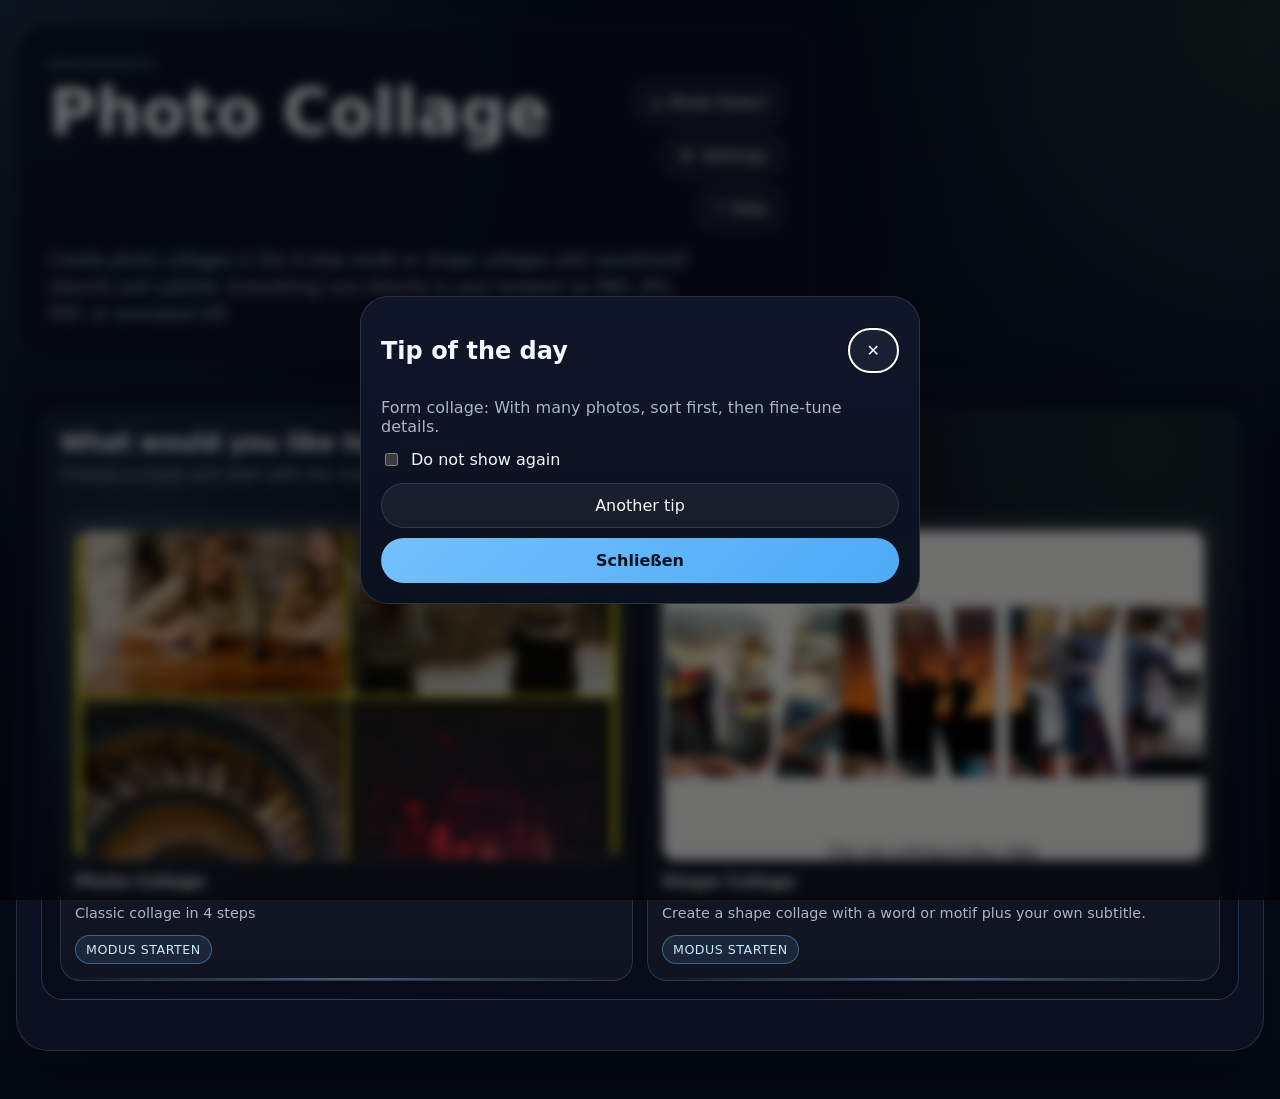
==== index.html @ ac49ee60 "Ko-Fi" ====
<!doctype html>
<html lang="de">
  <head>
    <meta charset="UTF-8" />
    <meta name="viewport" content="width=device-width, initial-scale=1.0" />
    <meta name="theme-color" content="#101828" />
    <meta
      name="description"
      content="In wenigen Schritten zur fertigen Collage: Vorlage wählen, Fotos laden, Ausschnitte feinjustieren und als PNG, JPG, PDF oder animiertes GIF speichern."
    />
    <meta property="og:type" content="website" />
    <meta property="og:site_name" content="Marsrakete" />
    <meta property="og:title" content="Foto-Collage" />
    <meta
      property="og:description"
      content="In wenigen Schritten zur fertigen Collage: Vorlage wählen, Fotos laden, Ausschnitte feinjustieren und als PNG, JPG, PDF oder animiertes GIF speichern."
    />
    <meta property="og:url" content="https://marsrakete.github.io/fotocollage/" />
    <meta property="og:image" content="https://marsrakete.github.io/fotocollage/og-image.jpg" />
    <meta property="og:image:width" content="1200" />
    <meta property="og:image:height" content="630" />
    <meta property="og:image:alt" content="Vorschau der Foto-Collagen-App" />
    <meta name="twitter:card" content="summary_large_image" />
    <meta name="twitter:title" content="Foto-Collage" />
    <meta
      name="twitter:description"
      content="In wenigen Schritten zur fertigen Collage: Vorlage wählen, Fotos laden, Ausschnitte feinjustieren und als PNG, JPG, PDF oder animiertes GIF speichern."
    />
    <meta name="twitter:image" content="https://marsrakete.github.io/fotocollage/og-image.jpg" />
    <link rel="manifest" href="./manifest.json" />
    <link rel="icon" href="./icon.svg" type="image/svg+xml" />
    <link rel="icon" href="./icon-192.png" sizes="192x192" type="image/png" />
    <link rel="icon" href="./icon-512.png" sizes="512x512" type="image/png" />
    <link rel="apple-touch-icon" href="./icon-192.png" />
    <title>Foto-Collage</title>
    <link rel="stylesheet" href="./styles.css" />
  </head>
  <body>
    <div class="shell">
      <header class="hero">
        <div class="hero-copy">
          <p class="eyebrow" id="heroEyebrow">Marsrakete</p>
          <div class="hero-title-row">
            <h1 id="appTitle">Foto-Collage</h1>
            <div class="hero-actions">
              <button id="homeButton" class="secondary settings-button" type="button" aria-label="Startseite öffnen">
                <span aria-hidden="true">⌂</span>
                <span id="homeButtonLabel">Startseite</span>
              </button>
              <button id="settingsButton" class="secondary settings-button" type="button" aria-label="Einstellungen">
                <span aria-hidden="true">⚙</span>
                <span id="settingsButtonLabel">Einstellungen</span>
              </button>
              <button id="helpButton" class="secondary settings-button" type="button" aria-label="Hilfe öffnen">
                <span aria-hidden="true">?</span>
                <span id="helpButtonLabel">Hilfe</span>
              </button>
            </div>
          </div>
          <p class="lede" id="heroLede">Erstelle Foto-Collagen im 4-Schritt-Modus oder Form-Collagen mit Wort/Motiv-Stanze und Untertitel. Alles direkt im Browser als PNG, JPG, PDF oder animiertes GIF.</p>
        </div>
        <div class="hero-card" id="heroCard">
          <div class="hero-stat">
            <span id="gridSummary">2 x 2</span>
            <small>Raster</small>
          </div>
          <div class="hero-stat">
            <span id="filledSummary">0 / 4</span>
            <small>Fotos</small>
          </div>
          <div class="hero-stat">
            <span id="stepSummary">1 / 4</span>
            <small>Schritt</small>
          </div>
        </div>
      </header>

      <main class="workspace">
        <section class="wizard" id="wizardRoot">
          <section class="mode-selector" id="modeSelector">
            <div class="panel-head compact">
              <h2 id="modeSelectorTitle">Was möchtest du erstellen?</h2>
              <p id="modeSelectorDesc">Wähle den Modus und starte direkt mit der passenden Oberfläche.</p>
            </div>
            <div class="mode-selector-grid">
              <button class="mode-card" id="photoCollageStartButton" type="button">
                <span class="mode-card-preview" aria-hidden="true">
                  <img src="./assets/previews/mode-photo-collage.png" alt="" />
                </span>
                <strong id="photoModeTitle">Foto-Collage</strong>
                <small id="photoModeDesc">Klassische Collage mit 4 Schritten</small>
                <span class="mode-card-action">Modus starten</span>
              </button>
              <button class="mode-card" id="wordMaskStartButton" type="button">
                <span class="mode-card-preview" aria-hidden="true">
                  <img src="./assets/previews/mode-form-collage.png" alt="" />
                </span>
                <strong id="wordMaskModeTitle">Form-Collage</strong>
                <small id="wordMaskLaunchHint">Erstelle eine Form-Collage mit Wort oder Motiv und eigenem Untertitel.</small>
                <span class="mode-card-action">Modus starten</span>
              </button>
            </div>
          </section>

          <div class="wizard-top-actions" id="globalTopActions">
            <div class="restart-launch" id="restartLaunchContainer">
              <button class="secondary" id="restartButton" type="button">Neustart</button>
              <p id="restartLaunchHint">Setzt Vorlage, Fotos und Texte zurück. Abstand, Randabstand und Hintergrund bleiben erhalten.</p>
            </div>
          </div>

          <div class="photo-mode-area" id="photoModeArea" hidden>
            <div class="progress">
              <button class="step-chip active" data-step-target="1" id="stepChip1">1. Vorlage</button>
              <button class="step-chip" data-step-target="2" id="stepChip2">2. Fotos</button>
              <button class="step-chip" data-step-target="3" id="stepChip3">3. Feinschliff</button>
              <button class="step-chip" data-step-target="4" id="stepChip4">4. Export</button>
            </div>

            <section class="step-panel active" data-step="1">
            <div class="panel-head">
              <h2 id="step1Title">Schritt 1: Collage-Vorlage</h2>
              <p id="step1Desc">Wähle ein Raster oder passe Zeilen und Spalten flexibel an.</p>
            </div>

            <div class="step1-action-cards">
              <div class="assistant-launch">
                <button class="primary" id="assistantStartButton" type="button">Assistent starten</button>
                <p id="assistantLaunchHint">Lade mehrere Fotos und erhalte passende Vorlagenvorschläge.</p>
              </div>
            </div>

            <div class="preset-grid" id="presetGrid"></div>

            <div class="form-grid">
              <label class="field">
                <span id="layoutModeLabel">Anordnung</span>
                <select id="layoutModeSelect">
                  <option value="grid">Raster (Standard)</option>
                  <option value="hex-pack">Hex-Pack (kompakt)</option>
                </select>
                <div id="layoutModeSuggestion" class="layout-mode-suggestion" hidden>
                  <span id="layoutModeSuggestionText">Hexagon erkannt. Hex-Pack reduziert Leerräume.</span>
                  <button id="layoutModeSuggestionApply" class="secondary" type="button">Hex-Pack nutzen</button>
                </div>
              </label>
              <label class="field">
                <span id="gapLabel">Abstand</span>
                <input id="gapInput" type="range" min="0" max="40" value="12" />
                <strong><span id="gapValue">12</span> px</strong>
              </label>
              <label class="field">
                <span id="outerGapLabel">Randabstand</span>
                <input id="outerGapInput" type="range" min="0" max="80" step="1" value="12" />
                <strong><span id="outerGapValue">12</span> px</strong>
              </label>
              <label class="field">
                <span>Hintergrund</span>
                <input id="backgroundInput" type="color" value="#101828" />
              </label>
            </div>
            <div class="step-actions">
              <button class="primary" id="toStep2">Weiter zu den Fotos</button>
            </div>
            </section>

            <section class="step-panel" data-step="2">
            <div class="panel-head">
              <h2 id="step2Title">Schritt 2: Fotos laden</h2>
              <p id="step2Desc">
                Lade genau so viele Fotos, wie das Raster benötigt.
                Fehlende Plätze bleiben markiert.
              </p>
            </div>

            <div class="upload-zone" id="dropZone">
              <input id="fileInput" type="file" accept="image/*" multiple />
              <div>
                <strong id="uploadTitle">Fotos auswählen</strong>
                <p id="uploadDesc">Alle Bilder werden der Reihe nach in die freien Felder gesetzt.</p>
              </div>
            </div>

            <div class="slot-status" id="slotStatus"></div>
            <div class="slot-grid" id="slotGrid"></div>

            <div class="step-actions">
              <button class="secondary" data-prev-step="1">Zurück</button>
              <button class="primary" id="toStep3">Weiter zum Feinschliff</button>
            </div>
            </section>

            <section class="step-panel" data-step="3">
            <div class="panel-head">
              <h2 id="step3Title">Schritt 3: Feinschliff</h2>
              <p id="step3Desc">
                Bearbeite direkt in der Vorschau. Zum Umordnen nutze den Button Sortieren.
              </p>
            </div>

            <div class="hex-tuning" id="hexTuningPanel" hidden>
              <strong id="hexTuningTitle">Hex-Layout Feinabstand</strong>
              <div class="hex-tuning-grid">
                <label class="field">
                  <span id="hexStepXLabel">Hex X-Abstand</span>
                  <input id="hexStepXInput" type="range" min="0.60" max="1.20" step="0.01" value="0.86" />
                  <strong><span id="hexStepXValue">0.86</span></strong>
                </label>
                <label class="field">
                  <span id="hexStepYLabel">Hex Y-Abstand</span>
                  <input id="hexStepYInput" type="range" min="0.60" max="1.40" step="0.01" value="1.00" />
                  <strong><span id="hexStepYValue">1.00</span></strong>
                </label>
                <label class="field">
                  <span id="hexScaleXLabel">Hex Feldgröße X</span>
                  <input id="hexScaleXInput" type="range" min="0.60" max="1.20" step="0.01" value="1.00" />
                  <strong><span id="hexScaleXValue">1.00</span></strong>
                </label>
                <label class="field">
                  <span id="hexScaleYLabel">Hex Feldgröße Y</span>
                  <input id="hexScaleYInput" type="range" min="0.60" max="1.20" step="0.01" value="1.00" />
                  <strong><span id="hexScaleYValue">1.00</span></strong>
                </label>
              </div>
              <button class="secondary" id="resetHexLayoutButton" type="button">Hex-Layout zurücksetzen</button>
            </div>

            <div class="editor-layout">
              <div class="collage-preview-wrap">
                <div class="collage-preview" id="collagePreview"></div>
              </div>

              <aside class="editor-panel">
                <div class="panel-head compact">
                  <h3 id="activeCellTitle">Aktives Feld</h3>
                  <p id="activeCellInfo">Wähle ein Feld aus der Collage.</p>
                </div>
                <div class="editor-frame" id="editorFrame">
                  <p class="editor-info" id="dragHint">Direkt in der Vorschau verschieben, zoomen und anpassen</p>
                </div>
                <div class="editor-controls">
                  <button class="secondary" id="prevCell">Vorheriges Feld</button>
                  <button class="secondary" id="nextCell">Nächstes Feld</button>
                  <button class="secondary" id="flipHorizontalButton">Horizontal spiegeln</button>
                  <button class="secondary" id="flipVerticalButton">Vertikal spiegeln</button>
                  <button class="secondary" id="rotateLeftButton">90° nach links drehen</button>
                  <button class="secondary" id="toggleReorderMode" type="button">Sortieren</button>
                  <button class="secondary" id="replaceCell">Bild ersetzen</button>
                  <button class="secondary" id="deleteCell">Bild löschen</button>
                  <button class="secondary control-wide" id="resetFocus">Ausschnitt zurücksetzen</button>
                </div>
                <label class="field zoom-field">
                  <span id="zoomLabel">Zoom</span>
                  <input id="zoomInput" type="range" min="0.35" max="4" step="0.05" value="1" />
                  <strong><span id="zoomValue">100</span> %</strong>
                </label>
                <button class="secondary control-wide" id="resetZoom" type="button">Zoom zurücksetzen</button>
                <label class="field" id="slotShapeField" hidden>
                  <span id="slotShapeLabel">Form</span>
                  <select id="slotShapeSelect">
                    <option value="rect">Quadrat</option>
                    <option value="rounded-rect">Abgerundet</option>
                    <option value="circle">Kreis</option>
                    <option value="diamond">Raute</option>
                    <option value="hexagon">Sechseck</option>
                  </select>
                </label>
                <div class="field text-editor-field">
                  <strong id="textEditorTitle">Text</strong>
                  <label>
                    <span id="textLabel">Text</span>
                    <textarea id="textInput" rows="3" placeholder="Text im Feld platzieren"></textarea>
                  </label>
                  <label>
                    <span id="textSizeLabel">Schriftgröße</span>
                    <input id="textSizeInput" type="range" min="12" max="160" step="1" value="48" />
                    <strong><span id="textSizeValue">48</span> px</strong>
                  </label>
                  <label>
                    <span id="textFontLabel">Schriftart</span>
                    <select id="textFontSelect">
                      <option value="Segoe UI, system-ui, sans-serif">Segoe UI</option>
                      <option value="Arial, Helvetica, sans-serif">Arial</option>
                      <option value="'Times New Roman', Times, serif">Times New Roman</option>
                      <option value="'Courier New', Courier, monospace">Courier New</option>
                      <option value="Georgia, serif">Georgia</option>
                    </select>
                  </label>
                  <div class="text-toggle-row">
                    <label><input id="textBoldInput" type="checkbox" /> <span id="textBoldLabel">Fett</span></label>
                    <label><input id="textItalicInput" type="checkbox" /> <span id="textItalicLabel">Kursiv</span></label>
                  </div>
                  <label>
                    <span id="textColorLabel">Textfarbe</span>
                    <input id="textColorInput" type="color" value="#ffffff" />
                  </label>
                  <button class="secondary" id="resetTextPosition" type="button">Textposition zurücksetzen</button>
                  <p class="settings-status warning-text" id="textWarning" hidden></p>
                </div>
                <input id="replaceInput" type="file" accept="image/*" hidden />
              </aside>
            </div>

            <div class="step-actions">
              <button class="secondary" data-prev-step="2">Zurück</button>
              <button class="primary" id="toStep4">Weiter zum Export</button>
            </div>
            </section>

            <section class="step-panel" data-step="4">
            <div class="panel-head">
              <h2 id="step4Title">Schritt 4: Export</h2>
              <p id="step4Desc">
                Die Collage wird in hoher Auflösung gerendert und kann geteilt
                oder in mehreren Formaten gespeichert werden.
              </p>
            </div>

            <div class="export-layout">
              <div class="export-card">
                <div class="field">
                  <span id="exportPresetLabel">Export-Preset</span>
                  <div id="exportPresetGrid" class="export-preset-grid"></div>
                  <select id="exportPresetSelect" class="export-preset-select" aria-label="Export-Preset"></select>
                </div>
                <label class="field">
                  <span id="exportFormatLabel">Exportformat</span>
                  <select id="exportFormatSelect">
                    <option value="png">PNG</option>
                    <option value="jpeg">JPEG</option>
                    <option value="pdf">PDF</option>
                    <option value="gif">GIF (animiert)</option>
                  </select>
                </label>
                <label class="field" id="gifDelayField" hidden>
                  <span id="gifDelayLabel">Sekunden zwischen Frames</span>
                  <input id="gifDelayInput" type="range" min="0.1" max="10" step="0.1" value="1.0" />
                  <strong><span id="gifDelayValue">1.0</span> s</strong>
                </label>
                <label class="field">
                  <span id="exportWidthLabel">Exportbreite</span>
                  <input id="exportWidthInput" type="range" min="100" max="6000" step="10" value="1200" />
                  <strong><span id="exportWidthValue">1200</span> px</strong>
                </label>
                <p class="helper" id="exportHelp">
                  Der Export skaliert das gewählte Raster samt Zwischenräumen
                  und verwendet die aktuellen Ausschnitte.
                </p>
                <div class="safe-area-info" id="safeAreaInfo" hidden>
                  <span class="settings-status" id="safeAreaInfoText">Safe Area aktiv für dieses Social-Preset.</span>
                  <button class="secondary icon-only" id="safeAreaHelpButton" type="button" aria-label="Safe-Area-Hilfe">?</button>
                </div>
                <button class="secondary" id="autoFitSafeAreaButton" type="button" hidden>
                  Passe die Collage automatisch an die Zielgröße an
                </button>
                <p class="settings-status warning-text export-warning" id="exportWarning" hidden></p>
                <div class="export-actions">
                  <button class="primary" id="shareButton">Teilen</button>
                  <button class="secondary" id="downloadButton" hidden>Als PNG speichern</button>
                </div>
                <p class="settings-status export-status" id="exportStatus" hidden></p>
              </div>

              <div class="export-preview">
                <canvas id="exportCanvas" width="1200" height="1200"></canvas>
              </div>
            </div>

            <div class="step-actions">
              <button class="secondary" data-prev-step="3">Zurück</button>
            </div>
            </section>
          </div>

          <section class="wordmask-stage" id="wordMaskStage" hidden>
            <div class="panel-head">
              <h2 id="wordMaskStageTitle">Form-Collage</h2>
              <p id="wordMaskIntro">Schritt A: Zielgröße wählen. Schritt B: Wort oder Motiv festlegen. Schritt C: Fotos laden, Untertitel gestalten, exportieren.</p>
            </div>
            <div class="wordmask-preview-wrap wordmask-preview-sticky">
              <canvas id="wordMaskCanvas" width="1500" height="1000"></canvas>
            </div>

            <section class="updates-block wordmask-step-block" data-wordmask-step="a">
              <button id="wordMaskStepAToggle" class="wordmask-step-toggle" type="button" aria-expanded="true" aria-controls="wordMaskStepAContent">
                <span id="wordMaskStepA">Schritt A: Zielgröße</span>
                <span class="wordmask-step-chevron" aria-hidden="true">▾</span>
              </button>
              <div id="wordMaskStepAContent" class="wordmask-step-content">
              <label class="field">
                <span id="wordMaskPresetLabel">Format</span>
                <select id="wordMaskPresetSelect">
                  <option value="postcard">Postkarte</option>
                  <option value="a4-portrait">DIN A4 Hoch</option>
                  <option value="a4-landscape">DIN A4 Quer</option>
                  <option value="poster">Poster 2:3</option>
                  <option value="free">Frei</option>
                </select>
              </label>
              <div id="wordMaskFreeSizeRow" class="wordmask-free-size" hidden>
                <label class="field">
                  <span id="wordMaskWidthLabel">Breite</span>
                  <input id="wordMaskWidthInput" type="number" min="600" max="6000" step="10" value="1500" />
                </label>
                <label class="field">
                  <span id="wordMaskHeightLabel">Höhe</span>
                  <input id="wordMaskHeightInput" type="number" min="600" max="6000" step="10" value="1000" />
                </label>
              </div>
              </div>
            </section>

            <section class="updates-block wordmask-step-block" data-wordmask-step="b">
              <button id="wordMaskStepBToggle" class="wordmask-step-toggle" type="button" aria-expanded="true" aria-controls="wordMaskStepBContent">
                <span id="wordMaskStepB">Schritt B: Stanze</span>
                <span class="wordmask-step-chevron" aria-hidden="true">▾</span>
              </button>
              <div id="wordMaskStepBContent" class="wordmask-step-content">
              <div class="field">
                <span id="wordMaskModeLabel">Auswahl</span>
                <div class="wordmask-mode-toggle" id="wordMaskModeToggle">
                  <button id="wordMaskModeWordButton" class="secondary" type="button">Wort</button>
                  <button id="wordMaskModeMotifButton" class="secondary" type="button">Motive</button>
                </div>
              </div>
              <div class="field" id="wordMaskMotifField" hidden>
                <span id="wordMaskStencilLabel">Motiv</span>
                <div class="wordmask-motif-grid" id="wordMaskMotifGrid"></div>
              </div>
              <label class="field" id="wordMaskShapeSizeField" hidden>
                <span id="wordMaskShapeSizeLabel">Stanzen-Größe</span>
                <input id="wordMaskShapeSizeInput" type="range" min="10" max="6000" step="5" value="1300" />
                <strong><span id="wordMaskShapeSizeValue">1300</span> px</strong>
              </label>
              <label class="field" id="wordMaskWordField">
                <span id="wordMaskWordLabel">Wort</span>
                <input id="wordMaskWordInput" type="text" maxlength="32" value="DANKE" />
              </label>
              <div class="wordmask-row" id="wordMaskWordStyleRow">
                <label class="field">
                  <span id="wordMaskFontLabel">Schriftart</span>
                  <select id="wordMaskFontSelect">
                    <option value="Impact, Haettenschweiler, 'Arial Narrow Bold', sans-serif">Impact</option>
                    <option value="'Arial Black', Arial, Helvetica, sans-serif">Arial Black</option>
                    <option value="'Franklin Gothic Heavy', 'Arial Narrow Bold', Arial, sans-serif">Franklin Gothic Heavy</option>
                    <option value="Haettenschweiler, 'Arial Narrow Bold', sans-serif">Haettenschweiler</option>
                    <option value="'Rockwell Extra Bold', 'Arial Black', serif">Rockwell Extra Bold</option>
                    <option value="'Copperplate Gothic Bold', 'Arial Black', serif">Copperplate Bold</option>
                    <option value="'Bodoni MT Black', Didot, serif">Bodoni Black</option>
                    <option value="Arial, Helvetica, sans-serif">Arial</option>
                    <option value="Segoe UI, system-ui, sans-serif">Segoe UI</option>
                    <option value="'Times New Roman', Times, serif">Times New Roman</option>
                    <option value="'Courier New', Courier, monospace">Courier New</option>
                    <option value="Georgia, serif">Georgia</option>
                    <option value="'Trebuchet MS', 'Segoe UI', sans-serif">Trebuchet MS</option>
                    <option value="Verdana, Geneva, sans-serif">Verdana</option>
                    <option value="'Gill Sans', 'Gill Sans MT', Calibri, sans-serif">Gill Sans</option>
                    <option value="'Palatino Linotype', Palatino, serif">Palatino</option>
                    <option value="'Lucida Handwriting', 'Brush Script MT', cursive">Handwriting</option>
                  </select>
                </label>
                <label class="field">
                  <span id="wordMaskSizeLabel">Schriftgröße</span>
                  <input id="wordMaskSizeInput" type="range" min="10" max="6000" step="5" value="1300" />
                </label>
              </div>
              <div class="wordmask-row" id="wordMaskWordToggleRow">
                <label class="watermark-toggle">
                  <input id="wordMaskWordBoldInput" type="checkbox" checked />
                  <span id="wordMaskWordBoldLabel">Fett</span>
                </label>
                <label class="watermark-toggle">
                  <input id="wordMaskWordItalicInput" type="checkbox" />
                  <span id="wordMaskWordItalicLabel">Kursiv</span>
                </label>
              </div>
              <label class="field" id="wordMaskSpacingField">
                <span id="wordMaskSpacingLabel">Zeichenabstand</span>
                <input id="wordMaskSpacingInput" type="range" min="0" max="120" step="1" value="8" />
              </label>
              <div class="wordmask-row">
                <label class="field">
                  <span id="wordMaskPositionXLabel">Position X</span>
                  <input id="wordMaskPositionXInput" type="range" min="0" max="100" step="1" value="50" />
                  <strong id="wordMaskPositionXValue">50%</strong>
                </label>
                <label class="field">
                  <span id="wordMaskPositionYLabel">Position Y</span>
                  <input id="wordMaskPositionYInput" type="range" min="0" max="100" step="1" value="50" />
                  <strong id="wordMaskPositionYValue">50%</strong>
                </label>
              </div>
              <button id="wordMaskPositionResetButton" class="secondary" type="button">Position zurücksetzen</button>
              </div>
            </section>

            <section class="updates-block wordmask-step-block" data-wordmask-step="c">
              <button id="wordMaskStepCToggle" class="wordmask-step-toggle" type="button" aria-expanded="true" aria-controls="wordMaskStepCContent">
                <span id="wordMaskStepC">Schritt C: Fotos + Untertitel</span>
                <span class="wordmask-step-chevron" aria-hidden="true">▾</span>
              </button>
              <div id="wordMaskStepCContent" class="wordmask-step-content">
              <div class="wordmask-tabs" id="wordMaskTabs">
                <button id="wordMaskTabPhotos" class="secondary active" data-wordmask-tab="photos" type="button">Fotos</button>
                <button id="wordMaskTabSubtitle" class="secondary" data-wordmask-tab="subtitle" type="button">Untertitel</button>
                <button id="wordMaskTabExport" class="secondary" data-wordmask-tab="export" type="button">Export</button>
              </div>
              <div id="wordMaskPanelPhotos" class="wordmask-tab-panel" data-wordmask-panel="photos">
                <label class="field">
                  <span id="wordMaskBackgroundLabel">Hintergrundfarbe</span>
                  <input id="wordMaskBackgroundInput" type="color" value="#f5f5f3" />
                </label>
                <label class="field">
                  <span id="wordMaskPhotosLabel">Fotos laden</span>
                  <input id="wordMaskPhotosInput" type="file" accept="image/*" multiple />
                </label>
                <div class="wordmask-order-actions">
                  <button id="wordMaskShufflePhotosButton" class="secondary" type="button">Bilder zufällig neu platzieren</button>
                  <button id="wordMaskToggleReorderButton" class="secondary" type="button">Sortieren</button>
                </div>
                <p class="settings-status" id="wordMaskPhotosStatus"></p>
                <p class="settings-status" id="wordMaskReorderHint" hidden></p>
                <div class="field" id="wordMaskPhotoOrderField" hidden>
                  <span id="wordMaskPhotoOrderLabel">Foto-Reihenfolge</span>
                  <div id="wordMaskPhotoOrder" class="wordmask-photo-order"></div>
                </div>
                <div class="field" id="wordMaskPhotoAdjustField" hidden>
                  <span id="wordMaskActivePhotoLabel">Aktives Foto</span>
                  <strong id="wordMaskActivePhotoValue">-</strong>
                  <span id="wordMaskPhotoZoomLabel">Zoom</span>
                  <input id="wordMaskPhotoZoomInput" type="range" min="0.35" max="4" step="0.01" value="1" />
                  <strong id="wordMaskPhotoZoomValue">100%</strong>
                  <button id="wordMaskPhotoZoomResetButton" class="secondary" type="button">Ausschnitt + Zoom zurücksetzen</button>
                  <p id="wordMaskPhotoAdjustHint" class="settings-status">In der Vorschau ziehen für Ausschnitt, Pinch/Mausrad für Zoom.</p>
                </div>
              </div>
              <div id="wordMaskPanelSubtitle" class="wordmask-tab-panel" data-wordmask-panel="subtitle" hidden>
                <label class="field">
                  <span id="wordMaskSubtitleLabel">Untertitel (frei bewegbar)</span>
                  <input id="wordMaskSubtitleInput" type="text" maxlength="120" placeholder="Für ein erfolgreiches Jahr" />
                </label>
                <div class="wordmask-row">
                  <label class="field">
                    <span id="wordMaskSubtitleFontLabel">Schriftart</span>
                    <select id="wordMaskSubtitleFontSelect">
                      <option value="Impact, Haettenschweiler, 'Arial Narrow Bold', sans-serif">Impact</option>
                      <option value="'Arial Black', Arial, Helvetica, sans-serif">Arial Black</option>
                      <option value="'Franklin Gothic Heavy', 'Arial Narrow Bold', Arial, sans-serif">Franklin Gothic Heavy</option>
                      <option value="Haettenschweiler, 'Arial Narrow Bold', sans-serif">Haettenschweiler</option>
                      <option value="'Brush Script MT', 'Segoe Script', cursive">Brush Script</option>
                      <option value="'Segoe Script', 'Lucida Handwriting', cursive">Segoe Script</option>
                      <option value="'Monotype Corsiva', 'Times New Roman', cursive">Monotype Corsiva</option>
                      <option value="'Snell Roundhand', 'Brush Script MT', cursive">Snell Roundhand</option>
                      <option value="'Times New Roman', Times, serif">Times New Roman</option>
                      <option value="Georgia, serif">Georgia</option>
                      <option value="Arial, Helvetica, sans-serif">Arial</option>
                      <option value="Segoe UI, system-ui, sans-serif">Segoe UI</option>
                      <option value="'Courier New', Courier, monospace">Courier New</option>
                      <option value="'Trebuchet MS', 'Segoe UI', sans-serif">Trebuchet MS</option>
                      <option value="Verdana, Geneva, sans-serif">Verdana</option>
                      <option value="'Gill Sans', 'Gill Sans MT', Calibri, sans-serif">Gill Sans</option>
                      <option value="'Palatino Linotype', Palatino, serif">Palatino</option>
                      <option value="'Lucida Handwriting', 'Brush Script MT', cursive">Handwriting</option>
                      <option value="'Comic Sans MS', 'Comic Sans', cursive">Comic Sans</option>
                    </select>
                  </label>
                  <label class="field">
                    <span id="wordMaskSubtitleSizeLabel">Schriftgröße</span>
                    <input id="wordMaskSubtitleSizeInput" type="range" min="18" max="140" step="1" value="56" />
                  </label>
                </div>
                <div class="wordmask-row">
                  <label class="watermark-toggle">
                    <input id="wordMaskSubtitleBoldInput" type="checkbox" />
                    <span id="wordMaskSubtitleBoldLabel">Fett</span>
                  </label>
                  <label class="watermark-toggle">
                    <input id="wordMaskSubtitleItalicInput" type="checkbox" />
                    <span id="wordMaskSubtitleItalicLabel">Kursiv</span>
                  </label>
                  <label class="watermark-toggle">
                    <input id="wordMaskSubtitleSmallCapsInput" type="checkbox" />
                    <span id="wordMaskSubtitleSmallCapsLabel">Kapitälchen</span>
                  </label>
                </div>
                <label class="field">
                  <span id="wordMaskSubtitleColorLabel">Textfarbe</span>
                  <input id="wordMaskSubtitleColorInput" type="color" value="#222222" />
                </label>
              </div>
              <div id="wordMaskPanelExport" class="wordmask-tab-panel" data-wordmask-panel="export" hidden>
                <label class="field">
                  <span id="wordMaskOutputFormatLabel">Exportformat</span>
                  <select id="wordMaskOutputFormatSelect">
                    <option value="png">PNG</option>
                    <option value="jpeg">JPEG</option>
                    <option value="pdf">PDF</option>
                  </select>
                </label>
                <div class="settings-footer wordmask-actions">
                  <button id="wordMaskShareButton" class="primary" type="button">Teilen</button>
                  <button id="wordMaskSaveButton" class="secondary" type="button">Speichern</button>
                </div>
              </div>
              </div>
            </section>

          </section>
        </section>
      </main>
    </div>

    <template id="slotTemplate">
      <div class="slot" role="button" tabindex="0">
        <span class="slot-index"></span>
        <img alt="" />
        <span class="slot-label">Leer</span>
      </div>
    </template>

    <template id="previewCellTemplate">
      <div class="preview-cell" role="button" tabindex="0">
        <span class="cell-index"></span>
        <img alt="" />
        <span class="empty-note">Bild fehlt</span>
      </div>
    </template>

    <dialog id="settingsDialog" class="settings-dialog">
      <form id="settingsForm" method="dialog" class="settings-panel">
        <div class="dialog-head">
          <h2 id="settingsTitle">Einstellungen</h2>
          <button class="secondary icon-only" value="cancel" aria-label="Schließen" type="submit">✕</button>
        </div>
        <p id="settingsIntro" class="dialog-copy">Sprache, Version und Aktualisierung der App.</p>
        <label class="field">
          <span id="languageLabel">Sprache</span>
          <select id="languageSelect">
            <option value="auto">Automatisch</option>
            <option value="de">Deutsch</option>
            <option value="en">English</option>
            <option value="fr">Français</option>
          </select>
        </label>
        <section class="updates-block">
          <h3 id="updatesTitle">Updates</h3>
          <p id="versionLabel" class="version-label"></p>
          <div class="settings-stack">
            <button id="checkForUpdatesButton" class="secondary" type="button">Auf Update prüfen</button>
            <p id="updateCheckStatus" class="settings-status" hidden></p>
            <button id="reloadAppButton" class="primary" type="button" hidden>Neu laden</button>
          </div>
        </section>
        <section class="updates-block">
          <h3 id="tipsTitle">Tipps</h3>
          <div class="settings-stack">
            <button id="tipsResetButton" class="secondary" type="button">Tipps wieder anzeigen</button>
            <p id="tipsStatus" class="settings-status" hidden></p>
          </div>
        </section>
        <section class="updates-block">
          <h3 id="supportTitle">Support</h3>
          <p id="supportIntro" class="settings-status">Wenn dir die App hilft, kannst du das Projekt auf Ko-Fi unterstuetzen.</p>
          <a
            id="kofiLink"
            class="kofi-link"
            href="https://ko-fi.com/U7U01OC260"
            target="_blank"
            rel="noopener noreferrer"
          >
            <img
              height="36"
              style="border: 0; height: 36px;"
              src="./assets/kofi-button.svg"
              border="0"
              alt="Support this app on Ko-Fi"
            />
          </a>
        </section>
        <section class="updates-block">
          <h3 id="watermarkTitle">Wasserzeichen</h3>
          <label class="field">
            <span id="watermarkTextLabel">Text</span>
            <input id="watermarkTextInput" type="text" maxlength="140" />
          </label>
          <label class="field">
            <span id="watermarkPositionLabel">Position</span>
            <select id="watermarkPositionSelect">
              <option value="top-left">Links oben</option>
              <option value="top-right">Rechts oben</option>
              <option value="bottom-left">Links unten</option>
              <option value="bottom-right">Rechts unten</option>
              <option value="center">Mittig</option>
            </select>
          </label>
          <label class="field">
            <span id="watermarkFontLabel">Schriftart</span>
            <select id="watermarkFontSelect">
              <option value="Segoe UI, system-ui, sans-serif">Segoe UI</option>
              <option value="Arial, Helvetica, sans-serif">Arial</option>
              <option value="'Times New Roman', Times, serif">Times New Roman</option>
              <option value="'Courier New', Courier, monospace">Courier New</option>
              <option value="Georgia, serif">Georgia</option>
            </select>
          </label>
          <label class="field">
            <span id="watermarkColorLabel">Textfarbe</span>
            <input id="watermarkColorInput" type="color" value="#ffffff" />
          </label>
          <label class="field">
            <span id="watermarkSizeLabel">Schriftgröße</span>
            <input id="watermarkSizeInput" type="range" min="12" max="160" step="1" value="32" />
            <strong><span id="watermarkSizeValue">32</span> px</strong>
          </label>
          <label class="watermark-toggle">
            <input id="watermarkEnabledInput" type="checkbox" />
            <span id="watermarkEnabledLabel">Immer im Export anzeigen</span>
          </label>
        </section>
        <section class="updates-block">
          <h3 id="exifTitle">EXIF-Metadaten</h3>
          <label class="watermark-toggle">
            <input id="exifEnabledInput" type="checkbox" />
            <span id="exifEnabledLabel">EXIF Felder schreiben</span>
          </label>
          <p id="exifUserCommentHint" class="settings-status">UserComment wird aus dem Wasserzeichen-Text uebernommen.</p>
          <p id="exifJpegOnlyHint" class="settings-status">EXIF wird beim JPEG-Export geschrieben.</p>
          <label class="field">
            <span id="exifArtistLabel">Autor</span>
            <input id="exifArtistInput" type="text" maxlength="120" />
          </label>
          <label class="field">
            <span id="exifCopyrightLabel">Copyright</span>
            <input id="exifCopyrightInput" type="text" maxlength="180" />
          </label>
          <label class="field">
            <span id="exifDescriptionLabel">Bildbeschreibung</span>
            <input id="exifDescriptionInput" type="text" maxlength="200" />
          </label>
          <label class="field">
            <span id="exifSoftwareLabel">Software</span>
            <input id="exifSoftwareInput" type="text" maxlength="120" />
          </label>
        </section>
        <div class="settings-footer">
          <button class="secondary" value="cancel" type="submit">Schließen</button>
        </div>
      </form>
    </dialog>

    <dialog id="helpDialog" class="settings-dialog">
      <form id="helpForm" method="dialog" class="settings-panel help-panel">
        <div class="dialog-head">
          <h2 id="helpTitle">Hilfe</h2>
          <button class="secondary icon-only" value="cancel" aria-label="Schließen" type="submit">✕</button>
        </div>
        <p id="readmeStatus" class="settings-status"></p>
        <div id="readmeContent" class="help-content"></div>
        <div class="settings-footer">
          <button class="secondary" value="cancel" type="submit">Schließen</button>
        </div>
      </form>
    </dialog>

    <dialog id="tipDialog" class="settings-dialog">
      <form id="tipForm" method="dialog" class="settings-panel">
        <div class="dialog-head">
          <h2 id="tipDialogTitle">Tipp des Tages</h2>
          <button class="secondary icon-only" value="cancel" aria-label="Schließen" type="submit">✕</button>
        </div>
        <p id="tipDialogText" class="dialog-copy"></p>
        <label class="watermark-toggle">
          <input id="tipDisableInput" type="checkbox" />
          <span id="tipDisableLabel">Nicht mehr anzeigen</span>
        </label>
        <div class="settings-stack">
          <button id="nextTipButton" class="secondary" type="button">Noch ein Tipp</button>
          <button class="primary" type="submit">Schließen</button>
        </div>
      </form>
    </dialog>

    <dialog id="assistantDialog" class="settings-dialog assistant-dialog">
      <form id="assistantForm" method="dialog" class="settings-panel assistant-panel">
        <div class="dialog-head">
          <h2 id="assistantTitle">Batch-Assistent</h2>
          <button class="secondary icon-only" value="cancel" aria-label="Schließen" type="submit">✕</button>
        </div>
        <p id="assistantIntro" class="dialog-copy">
          Fotos laden, Vorlagenvorschläge ansehen und direkt mit dem Feinschliff starten.
        </p>
        <label class="field">
          <span id="assistantFilesLabel">Fotos laden</span>
          <input id="assistantFileInput" type="file" accept="image/*" multiple />
        </label>
        <p id="assistantStatus" class="settings-status"></p>
        <div id="assistantSuggestions" class="assistant-suggestions"></div>
        <div class="settings-footer">
          <button class="secondary" value="cancel" type="submit">Schließen</button>
        </div>
      </form>
    </dialog>

    <dialog id="confirmDialog" class="settings-dialog">
      <form id="confirmForm" method="dialog" class="settings-panel confirm-panel">
        <div class="dialog-head">
          <h2 id="confirmDialogTitle">Bitte bestätigen</h2>
          <button id="confirmCloseButton" class="secondary icon-only" value="cancel" aria-label="Schließen" type="submit">✕</button>
        </div>
        <p id="confirmDialogMessage" class="dialog-copy"></p>
        <div class="settings-footer">
          <button id="confirmCancelButton" class="secondary" value="cancel" type="submit">Abbrechen</button>
          <button id="confirmAcceptButton" class="primary" value="confirm" type="submit">Bestätigen</button>
        </div>
      </form>
    </dialog>

    <dialog id="safeAreaDialog" class="settings-dialog">
      <form id="safeAreaForm" method="dialog" class="settings-panel confirm-panel">
        <div class="dialog-head">
          <h2 id="safeAreaDialogTitle">Safe Area</h2>
          <button class="secondary icon-only" value="cancel" aria-label="Schließen" type="submit">✕</button>
        </div>
        <p id="safeAreaDialogBody" class="dialog-copy"></p>
        <div class="settings-footer">
          <button id="safeAreaDialogClose" class="secondary" value="cancel" type="submit">Schließen</button>
        </div>
      </form>
    </dialog>

    <script src="./config/templates.config.js"></script>
    <script src="./config/export.config.js"></script>
    <script src="./config/i18n.config.js"></script>
    <script src="./config/tips.config.js"></script>
    <script src="./config/stencils.config.js"></script>
    <script type="module" src="./app.js"></script>
  </body>
</html>
---- styles.css ----
:root {
  color-scheme: dark;
  --bg: #08111f;
  --panel: rgba(12, 19, 34, 0.92);
  --text: #f5f7fb;
  --muted: #a9b4c7;
  --brand: #74c0fc;
  --brand-strong: #4dabf7;
  --border: rgba(255, 255, 255, 0.12);
  --shadow: 0 24px 60px rgba(0, 0, 0, 0.28);
  font-family: "Segoe UI", system-ui, -apple-system, BlinkMacSystemFont, sans-serif;
}

[hidden] {
  display: none !important;
}

* { box-sizing: border-box; }
html, body {
  margin: 0;
  min-height: 100%;
  background:
    radial-gradient(circle at top left, rgba(116, 192, 252, 0.18), transparent 35%),
    radial-gradient(circle at top right, rgba(140, 233, 154, 0.12), transparent 28%),
    linear-gradient(180deg, #08111f 0%, #0b1324 44%, #050913 100%);
  color: var(--text);
}
body { min-height: 100vh; }
button, input { font: inherit; }
button { cursor: pointer; }
button, .step-chip {
  touch-action: manipulation;
  -webkit-tap-highlight-color: transparent;
}
.shell { width: min(1320px, calc(100vw - 32px)); margin: 0 auto; padding: 24px 0 48px; }
.hero { display: grid; grid-template-columns: 1.7fr 0.9fr; gap: 20px; align-items: stretch; margin-bottom: 24px; }
.hero-copy, .hero-card, .wizard, .export-card, .editor-panel { background: var(--panel); border: 1px solid var(--border); box-shadow: var(--shadow); backdrop-filter: blur(14px); }
.hero-copy { border-radius: 32px; padding: 32px; }
.hero-title-row { display: flex; align-items: flex-start; justify-content: space-between; gap: 12px; flex-wrap: wrap; }
.hero-actions { display: grid; gap: 8px; justify-items: end; }
.eyebrow { margin: 0 0 8px; color: var(--brand); text-transform: uppercase; letter-spacing: 0.18em; font-size: 0.78rem; }
h1 { margin: 0; font-size: clamp(2.6rem, 5vw, 4.6rem); line-height: 1; }
.lede { max-width: 62ch; margin: 16px 0 0; color: var(--muted); font-size: 1.05rem; line-height: 1.6; }
.version-label { margin: 0; color: var(--muted); font-size: 0.95rem; }
.settings-button { display: inline-flex; align-items: center; gap: 8px; }
.settings-button span[aria-hidden="true"] { font-size: 1rem; }
.hero-card { border-radius: 32px; padding: 22px; display: grid; gap: 14px; align-content: center; }
.hero-stat { padding: 18px 20px; border-radius: 20px; background: linear-gradient(180deg, rgba(255,255,255,0.08), rgba(255,255,255,0.03)); border: 1px solid var(--border); }
.hero-stat span { display: block; font-size: 1.8rem; font-weight: 700; }
.hero-stat small { color: var(--muted); }
.wizard { border-radius: 32px; padding: 24px; }
.step1-action-cards {
  display: grid;
  grid-template-columns: repeat(2, minmax(0, 1fr));
  gap: 10px;
  margin-bottom: 16px;
}
.assistant-launch,
.wordmask-launch,
.restart-launch {
  display: grid;
  gap: 8px;
  border: 1px solid var(--border);
  border-radius: 16px;
  background: rgba(255,255,255,0.04);
  padding: 12px;
  align-content: start;
}
.assistant-launch .primary,
.wordmask-launch .primary,
.restart-launch .secondary {
  justify-self: start;
}
.assistant-launch p,
.wordmask-launch p,
.restart-launch p {
  margin: 0;
  color: var(--muted);
}
.progress { display: grid; grid-template-columns: repeat(4, minmax(0, 1fr)); gap: 10px; margin-bottom: 22px; }
.step-chip { border: 1px solid var(--border); background: rgba(255,255,255,0.04); color: var(--muted); border-radius: 999px; padding: 12px 16px; }
.step-chip.active { color: var(--text); border-color: rgba(116, 192, 252, 0.45); background: rgba(116, 192, 252, 0.15); }
.wizard-top-actions {
  display: grid;
  grid-template-columns: repeat(1, minmax(0, 1fr));
  align-items: start;
  gap: 10px;
  margin-bottom: 12px;
}
.mode-selector {
  display: grid;
  gap: 16px;
  margin-bottom: 14px;
}
.wizard.launcher-open .mode-selector {
  padding: 18px;
  border-radius: 22px;
  border: 1px solid rgba(116, 192, 252, 0.24);
  background:
    radial-gradient(circle at 8% 14%, rgba(116, 192, 252, 0.14), transparent 35%),
    radial-gradient(circle at 92% 6%, rgba(140, 233, 154, 0.11), transparent 30%),
    linear-gradient(180deg, rgba(9, 16, 30, 0.9), rgba(8, 13, 24, 0.9));
}
.mode-selector-grid {
  display: grid;
  grid-template-columns: repeat(2, minmax(0, 1fr));
  gap: 14px;
}
.mode-card {
  position: relative;
  border: 1px solid var(--border);
  border-radius: 20px;
  background: linear-gradient(180deg, rgba(255,255,255,0.07), rgba(255,255,255,0.03));
  color: var(--text);
  padding: 14px 14px 16px;
  display: grid;
  grid-template-rows: auto auto auto auto;
  gap: 11px;
  text-align: left;
  align-content: start;
  min-height: 100%;
  overflow: hidden;
  transition: transform 150ms ease, border-color 150ms ease, background 150ms ease, box-shadow 150ms ease;
}
.mode-card::after {
  content: "";
  position: absolute;
  inset: auto 0 0 0;
  height: 2px;
  background: linear-gradient(90deg, transparent, rgba(116, 192, 252, 0.8), transparent);
  opacity: 0.55;
}
.mode-card:hover,
.mode-card:focus-visible {
  transform: translateY(-2px);
  border-color: rgba(116, 192, 252, 0.5);
  background: linear-gradient(180deg, rgba(116, 192, 252, 0.13), rgba(255,255,255,0.03));
  box-shadow: 0 14px 36px rgba(0, 0, 0, 0.25);
}
.mode-card strong {
  font-size: 1.04rem;
  line-height: 1.25;
}
.mode-card small {
  color: var(--muted);
  line-height: 1.35;
  font-size: 0.9rem;
  margin: 0;
}
.mode-card-action {
  display: inline-flex;
  justify-self: start;
  align-items: center;
  gap: 6px;
  padding: 6px 10px;
  border-radius: 999px;
  font-size: 0.79rem;
  letter-spacing: 0.04em;
  text-transform: uppercase;
  color: #c7e6ff;
  border: 1px solid rgba(116, 192, 252, 0.4);
  background: rgba(116, 192, 252, 0.11);
}
.mode-card-preview {
  width: 100%;
  max-width: none;
  aspect-ratio: 18 / 11;
  border-radius: 14px;
  border: 1px solid rgba(255,255,255,0.2);
  overflow: hidden;
  display: block;
  background: rgba(255,255,255,0.06);
}
.mode-card-preview img {
  width: 100%;
  height: 100%;
  object-fit: cover;
  display: block;
  transform: scale(1.01);
  transition: transform 220ms ease;
}
.mode-card:hover .mode-card-preview img,
.mode-card:focus-visible .mode-card-preview img {
  transform: scale(1.045);
}
.wordmask-stage {
  --wordmask-canvas-ratio: 1.5;
  display: grid;
  gap: 12px;
  margin-bottom: 14px;
}
.wordmask-step-toggle {
  display: none;
}
.wordmask-step-content {
  display: grid;
  gap: 10px;
}
.ui-photo .photo-mode-area {
  display: grid;
  gap: 14px;
}
.ui-photo .progress {
  margin-bottom: 4px;
  padding: 8px;
  border: 1px solid rgba(255, 255, 255, 0.08);
  border-radius: 18px;
  background: linear-gradient(180deg, rgba(255,255,255,0.04), rgba(255,255,255,0.015));
}
.ui-photo .step-chip {
  background: rgba(255,255,255,0.03);
  border-color: rgba(255,255,255,0.1);
  color: #b9c5d8;
}
.ui-photo .step-chip.active {
  border-color: rgba(116, 192, 252, 0.72);
  background: linear-gradient(180deg, rgba(116, 192, 252, 0.34), rgba(116, 192, 252, 0.16));
  color: #eef8ff;
}
.ui-photo .step-panel.active {
  padding-top: 8px;
  border-top: 1px solid rgba(255,255,255,0.08);
}
.ui-photo .panel-head {
  max-width: 72ch;
}
.ui-photo .panel-head h2 {
  letter-spacing: 0.01em;
}
.ui-form .wordmask-stage {
  grid-template-columns: minmax(320px, 0.92fr) minmax(0, 1.08fr);
  align-items: start;
  gap: 12px 14px;
}
.ui-form .wordmask-stage > .panel-head {
  grid-column: 1 / -1;
  margin-bottom: 2px;
}
.ui-form .wordmask-stage > .wordmask-preview-wrap {
  grid-column: 1;
  grid-row: 2 / span 3;
}
.ui-form .wordmask-stage > .updates-block {
  grid-column: 2;
}
.ui-form .wordmask-stage > .updates-block {
  border-color: rgba(255, 255, 255, 0.1);
  border-radius: 16px;
  background: linear-gradient(180deg, rgba(255,255,255,0.045), rgba(255,255,255,0.02));
}
.ui-form .wordmask-tabs .secondary {
  background: rgba(255,255,255,0.03);
}
.ui-form .wordmask-photo-item {
  background: rgba(255,255,255,0.03);
}
.ui-form .wordmask-preview-wrap {
  border-color: rgba(255,255,255,0.16);
  background: linear-gradient(180deg, rgba(255,255,255,0.07), rgba(255,255,255,0.03));
}
.ui-form .wordmask-actions {
  display: grid;
  justify-content: stretch;
  grid-template-columns: 1fr 1fr;
}
.ui-form .wordmask-actions .primary,
.ui-form .wordmask-actions .secondary {
  width: 100%;
}
.wizard.wordmask-open .progress,
.wizard.wordmask-open .step-panel {
  display: none;
}
.step-panel { display: none; animation: fade-up 220ms ease-out; }
.step-panel.active { display: block; }
.panel-head { margin-bottom: 18px; }
.panel-head h2, .panel-head h3 { margin: 0 0 6px; }
.panel-head p, .helper { margin: 0; color: var(--muted); line-height: 1.5; }
.preset-grid { display: grid; grid-template-columns: repeat(auto-fit, minmax(140px, 1fr)); gap: 12px; margin-bottom: 18px; }
.preset { position: relative; border-radius: 20px; border: 1px solid var(--border); background: rgba(255,255,255,0.04); color: var(--text); padding: 12px; min-height: 96px; display: flex; align-items: center; justify-content: center; }
.preset.active { border-color: rgba(140, 233, 154, 0.6); background: rgba(140, 233, 154, 0.12); }
.preset strong { display: block; margin-top: 8px; font-size: 1.1rem; }
.grid-mini { display: grid; gap: 4px; width: 64px; height: 64px; max-width: 100%; max-height: 100%; }
.grid-mini span { border-radius: 5px; background: rgba(255,255,255,0.16); }
.sr-only { position: absolute; width: 1px; height: 1px; margin: -1px; padding: 0; border: 0; overflow: hidden; clip: rect(0 0 0 0); white-space: nowrap; }
.form-grid { display: grid; grid-template-columns: repeat(4, minmax(0, 1fr)); gap: 14px; margin-bottom: 20px; }
.field {margin-top: 6px;display: grid; gap: 6px; padding: 16px; border-radius: 20px; border: 1px solid var(--border); background: rgba(255,255,255,0.04); }
.field span { color: var(--muted); font-size: 0.95rem; }
.field strong { font-size: 1rem; }
.field input[type="number"], .field input[type="text"], .field textarea, .field select {
  width: 100%;
  border-radius: 12px;
  border: 1px solid rgba(255,255,255,0.12);
  background: rgba(5,9,19,0.75);
  color: var(--text);
  padding: 10px 12px;
}
.field textarea { resize: vertical; min-height: 72px; }
.field input[type="range"] { width: 100%; }
.layout-mode-suggestion {
  margin-top: 4px;
  display: grid;
  gap: 8px;
}
.layout-mode-suggestion span {
  color: #ffd39a;
}
.layout-mode-suggestion .secondary {
  justify-self: start;
  padding: 8px 12px;
}
.step-actions { display: flex; gap: 12px; justify-content: space-between; margin-top: 18px; }
.primary, .secondary { border: 1px solid transparent; border-radius: 999px; padding: 12px 18px; transition: transform 120ms ease, border-color 120ms ease, background 120ms ease; }
.primary { background: linear-gradient(135deg, var(--brand), var(--brand-strong)); color: #04111f; font-weight: 700; }
.secondary { color: var(--text); background: rgba(255,255,255,0.05); border-color: var(--border); }
.primary:hover, .secondary:hover, .preset:hover, .step-chip:hover, .slot:hover, .preview-cell:hover { transform: translateY(-1px); }
.secondary.active {
  border-color: rgba(140, 233, 154, 0.8);
  background: rgba(140, 233, 154, 0.18);
  color: #e8ffe6;
}
.settings-dialog::backdrop { background: rgba(0, 0, 0, 0.55); backdrop-filter: blur(6px); }
.settings-dialog { border: none; padding: 0; background: transparent; color: var(--text); max-width: calc(100vw - 8px); max-width: calc(100dvw - 8px); }
.settings-panel { width: min(560px, calc(100vw - 24px)); width: min(560px, calc(100dvw - 24px)); max-width: calc(100vw - 24px); max-width: calc(100dvw - 24px); border-radius: 28px; border: 1px solid var(--border); background: linear-gradient(180deg, rgba(15, 23, 42, 0.98), rgba(10, 16, 30, 0.98)); box-shadow: var(--shadow); padding: 20px; display: grid; gap: 14px; box-sizing: border-box; }
.help-panel { width: min(840px, calc(100vw - 24px)); }
.assistant-panel {
  width: min(880px, calc(100vw - 20px));
  width: min(880px, calc(100dvw - 20px));
  max-width: calc(100vw - 20px);
  max-width: calc(100dvw - 20px);
  max-height: min(86vh, 900px);
  overflow: auto;
  overflow-x: hidden;
}
.wordmask-panel {
  width: min(1120px, calc(100vw - 20px));
  width: min(1120px, calc(100dvw - 20px));
  max-width: calc(100vw - 20px);
  max-width: calc(100dvw - 20px);
  max-height: min(88vh, 980px);
  overflow: auto;
  overflow-x: hidden;
}
.wordmask-row {
  display: grid;
  grid-template-columns: 1fr 1fr;
  gap: 10px;
}
.wordmask-mode-toggle {
  display: grid;
  grid-template-columns: 1fr 1fr;
  gap: 8px;
}
.wordmask-mode-toggle .secondary.active {
  border-color: rgba(116, 192, 252, 0.75);
  background: rgba(116, 192, 252, 0.2);
}
.wordmask-motif-grid {
  display: grid;
  grid-template-columns: repeat(auto-fit, minmax(120px, 1fr));
  gap: 10px;
}
.wordmask-motif {
  border: 1px solid var(--border);
  border-radius: 12px;
  background: rgba(255,255,255,0.04);
  color: var(--text);
  padding: 10px;
  display: grid;
  gap: 8px;
  justify-items: center;
}
.wordmask-motif img {
  width: 64px;
  height: 64px;
  object-fit: contain;
  display: block;
  filter: drop-shadow(0 1px 1px rgba(0,0,0,0.35));
}
.wordmask-motif span {
  font-size: 0.86rem;
  text-align: center;
}
.wordmask-motif.active {
  border-color: rgba(140, 233, 154, 0.75);
  background: rgba(140, 233, 154, 0.15);
}
.wordmask-photo-order {
  display: grid;
  grid-template-columns: repeat(auto-fit, minmax(76px, 1fr));
  gap: 8px;
}
.wordmask-order-actions {
  display: grid;
  grid-template-columns: 1fr 1fr;
  gap: 10px;
}
.wordmask-tabs {
  display: grid;
  grid-template-columns: repeat(3, minmax(0, 1fr));
  gap: 8px;
}
.wordmask-tabs .secondary {
  position: relative;
  width: 100%;
}
.wordmask-tabs .secondary.active {
  border-color: rgba(116, 192, 252, 0.82);
  background: linear-gradient(180deg, rgba(116, 192, 252, 0.28), rgba(116, 192, 252, 0.12));
  color: #eef8ff;
  font-weight: 700;
}
.wordmask-tab-panel {
  display: grid;
  gap: 10px;
}
.wordmask-photo-item {
  border: 1px solid var(--border);
  border-radius: 10px;
  background: rgba(255,255,255,0.04);
  padding: 6px;
  cursor: pointer;
  display: grid;
  gap: 6px;
}
.wordmask-photo-item img {
  width: 100%;
  aspect-ratio: 1 / 1;
  object-fit: cover;
  border-radius: 8px;
  display: block;
}
.wordmask-photo-item span {
  font-size: 0.75rem;
  color: var(--muted);
  text-align: center;
}
.wordmask-photo-delete {
  width: 100%;
  border: 1px solid var(--border);
  border-radius: 8px;
  padding: 4px 6px;
  background: rgba(255, 255, 255, 0.05);
  color: #f4f7fb;
  cursor: pointer;
  font-size: 0.85rem;
  line-height: 1;
}
.wordmask-photo-delete:hover {
  background: rgba(255, 255, 255, 0.12);
}
.wordmask-photo-item.reorder-source {
  outline: 2px solid rgba(140, 233, 154, 0.86);
  outline-offset: -2px;
  background: rgba(140, 233, 154, 0.2);
}
.wordmask-photo-item.active {
  border-color: rgba(116, 192, 252, 0.82);
  background: rgba(116, 192, 252, 0.16);
}
.wordmask-photo-item.active span {
  color: #d9efff;
}
.wordmask-free-size {
  display: grid;
  grid-template-columns: 1fr 1fr;
  gap: 10px;
}
.wordmask-preview-wrap {
  --wordmask-preview-max-width: min(100%, calc((72vh) * var(--wordmask-canvas-ratio)));
  border: 1px solid var(--border);
  border-radius: 14px;
  background: rgba(255,255,255,0.04);
  padding: 10px;
  width: var(--wordmask-preview-max-width);
  max-width: 100%;
  margin: 0 auto;
}
.wordmask-preview-sticky {
  position: sticky;
  top: 8px;
  z-index: 5;
  box-shadow: 0 8px 24px rgba(0, 0, 0, 0.22);
}
.wordmask-preview-wrap canvas {
  width: 100%;
  height: auto;
  aspect-ratio: var(--wordmask-canvas-ratio);
  max-height: none;
  display: block;
  margin: 0 auto;
  border-radius: 10px;
  background: #f5f5f3;
  box-shadow: 0 0 0 1px rgba(255,255,255,0.16);
  touch-action: pinch-zoom pan-y;
  cursor: default;
}
body.wordmask-subtitle-drag {
  overscroll-behavior: none;
}
.wordmask-actions {
  justify-content: flex-end;
}
body.touch-upload-mode #wordMaskSaveButton {
  display: none;
}
.confirm-panel { width: min(460px, calc(100vw - 24px)); }
.dialog-head { display: flex; align-items: center; justify-content: space-between; gap: 12px; }
.dialog-copy { margin: 0; color: var(--muted); }
.settings-stack { display: grid; gap: 10px; }
.updates-block { border: 1px solid var(--border); border-radius: 18px; background: rgba(255,255,255,0.03); padding: 14px; display: grid; gap: 10px; }
.updates-block h3 { margin: 0; font-size: 1rem; }
.kofi-link {
  display: inline-flex;
  justify-self: start;
  align-items: center;
  max-width: 100%;
  border-radius: 12px;
}
.kofi-link img {
  display: block;
  max-width: 100%;
  width: auto;
}
.settings-status { margin: 0; color: var(--muted); line-height: 1.5; }
.settings-status.loading {
  display: inline-flex;
  align-items: center;
  gap: 8px;
}
.settings-status.loading::before {
  content: "";
  width: 12px;
  height: 12px;
  border-radius: 50%;
  border: 2px solid rgba(116, 192, 252, 0.25);
  border-top-color: rgba(116, 192, 252, 1);
  animation: spin 0.8s linear infinite;
}
.assistant-suggestions {
  display: grid;
  gap: 12px;
}
.assistant-suggestions-title {
  color: var(--text);
  font-size: 1rem;
}
.assistant-suggestion-card {
  border: 1px solid var(--border);
  border-radius: 16px;
  background: rgba(255,255,255,0.04);
  padding: 12px;
  display: grid;
  grid-template-columns: auto minmax(0, 1fr);
  gap: 8px 12px;
  align-items: center;
}
.assistant-suggestion-card .grid-mini {
  grid-row: span 4;
  margin: 0;
}
.assistant-suggestion-card strong {
  font-size: 1rem;
}
.assistant-suggestion-card p {
  margin: 0;
  overflow-wrap: anywhere;
}
.assistant-orientation-hint {
  margin: 0;
  padding: 6px 9px;
  border-radius: 10px;
  font-size: 0.86rem;
}
.assistant-orientation-hint--multiline {
  white-space: pre-line;
  line-height: 1.4;
}
.assistant-orientation-hint--good {
  border: 1px solid rgba(140, 233, 154, 0.45);
  background: rgba(140, 233, 154, 0.12);
  color: #d7ffd2;
}
.assistant-orientation-hint--warn {
  border: 1px solid rgba(255, 213, 102, 0.5);
  background: rgba(255, 213, 102, 0.14);
  color: #fff0b3;
}
.assistant-orientation-hint--bad {
  border: 1px solid rgba(255, 140, 140, 0.5);
  background: rgba(255, 140, 140, 0.14);
  color: #ffd1d1;
}
.assistant-suggestion-card button {
  justify-self: start;
  padding: 10px 14px;
}
.watermark-toggle {
  display: inline-flex;
  align-items: center;
  gap: 10px;
  color: var(--text);
}
.exif-disabled {
  opacity: 0.72;
}
.help-content { margin: 0; max-height: min(62vh, 680px); overflow: auto; border: 1px solid var(--border); border-radius: 14px; padding: 16px; background: rgba(5,9,19,0.75); color: var(--muted); line-height: 1.65; }
.help-content h1,
.help-content h2,
.help-content h3 { color: var(--text); margin: 20px 0 10px; }
.help-content h1:first-child,
.help-content h2:first-child,
.help-content h3:first-child { margin-top: 0; }
.help-content p,
.help-content ul,
.help-content ol,
.help-content blockquote,
.help-content table,
.help-content figure,
.help-content pre { margin: 0 0 14px; }
.help-content ul,
.help-content ol { padding-left: 20px; }
.help-content blockquote { padding: 12px 14px; border-left: 4px solid rgba(116, 192, 252, 0.8); background: rgba(255,255,255,0.06); border-radius: 12px; color: var(--text); }
.help-content code,
.help-content pre { font-family: Consolas, "Courier New", monospace; }
.help-content code { color: #b5e3ff; }
.help-content pre { overflow-x: auto; padding: 14px; border-radius: 14px; background: rgba(2,6,14,0.9); color: var(--text); border: 1px solid rgba(255,255,255,0.09); }
.help-content a { color: var(--brand); }
.help-content hr { border: 0; border-top: 1px solid rgba(255,255,255,0.16); margin: 18px 0; }
.help-content table { width: 100%; border-collapse: collapse; overflow: hidden; border-radius: 12px; background: rgba(255,255,255,0.04); }
.help-content th,
.help-content td { padding: 10px 12px; border-bottom: 1px solid rgba(255,255,255,0.1); text-align: left; vertical-align: top; }
.help-content th { color: var(--text); background: rgba(255,255,255,0.06); }
.help-content img { max-width: 100%; height: auto; display: block; border-radius: 12px; }
.settings-footer { display: flex; justify-content: flex-end; gap: 10px; flex-wrap: wrap; }
.upload-zone { display: flex; align-items: center; gap: 16px; padding: 18px; border-radius: 24px; border: 1px dashed rgba(116, 192, 252, 0.5); background: rgba(116, 192, 252, 0.08); margin-bottom: 18px; }
.upload-zone.dragging { border-color: rgba(140, 233, 154, 0.75); background: rgba(140, 233, 154, 0.12); }
.upload-zone input { max-width: 290px; }
.upload-zone.disabled { opacity: 0.6; border-style: solid; border-color: var(--border); }
.touch-upload-mode .upload-zone {
  display: grid;
  grid-template-columns: 1fr;
  align-items: stretch;
  gap: 10px;
  cursor: pointer;
  border-style: solid;
  border-color: rgba(116, 192, 252, 0.35);
  background: rgba(116, 192, 252, 0.1);
}
.touch-upload-mode .upload-zone.dragging {
  border-color: rgba(116, 192, 252, 0.35);
  background: rgba(116, 192, 252, 0.1);
}
.touch-upload-mode .upload-zone input {
  max-width: none;
  width: 100%;
}
.touch-upload-mode .upload-zone > div {
  width: 100%;
}
.slot-status { margin-bottom: 14px; color: var(--muted); }
.slot-grid { display: grid; grid-template-columns: repeat(auto-fit, minmax(150px, 1fr)); gap: 12px; }
.slot { position: relative; overflow: hidden; min-height: 150px; border-radius: 20px; border: 1px solid var(--border); background: linear-gradient(135deg, rgba(255,255,255,0.07), rgba(255,255,255,0.03)), rgba(255,255,255,0.04); color: var(--text); text-align: left; cursor: pointer; }
.slot.drag-source { opacity: 0.65; }
.slot.drag-over { outline: 2px solid rgba(116, 192, 252, 0.7); outline-offset: -2px; }
.slot-tools {
  position: absolute;
  z-index: 3;
  top: 8px;
  right: 8px;
  display: inline-flex;
  gap: 6px;
}
.slot-tool {
  width: 28px;
  height: 28px;
  border-radius: 10px;
  border: 1px solid rgba(255, 255, 255, 0.26);
  background: rgba(5, 9, 19, 0.72);
  color: #f8fafc;
  display: inline-flex;
  align-items: center;
  justify-content: center;
  font-size: 0.9rem;
  line-height: 1;
  cursor: pointer;
}
.slot-tool:disabled {
  opacity: 0.45;
  cursor: not-allowed;
}
.slot-tool:not(:disabled):hover {
  background: rgba(20, 32, 56, 0.9);
  border-color: rgba(148, 197, 255, 0.5);
}
.slot img, .preview-cell img { width: 100%; height: 100%; object-fit: cover; object-position: 50% 50%; display: block; transform-origin: center center; }
.preview-cell img {
  -webkit-touch-callout: none;
  user-select: none;
}
.slot-index, .cell-index { position: absolute; z-index: 2; top: 10px; left: 10px; padding: 5px 8px; border-radius: 999px; background: rgba(5,9,19,0.68); font-size: 0.78rem; letter-spacing: 0.04em; }
.preview-cell.shape-circle .cell-index,
.preview-cell.shape-diamond .cell-index,
.preview-cell.shape-hexagon .cell-index {
  top: 8px;
  left: 50%;
  transform: translateX(-50%);
  background: rgba(5, 9, 19, 0.82);
  border: 1px solid rgba(255, 255, 255, 0.2);
}
.slot-label, .empty-note { position: absolute; inset: auto 12px 12px 12px; z-index: 2; color: var(--muted); font-size: 0.92rem; }
.slot.empty::before, .preview-cell.empty::before { content: ""; position: absolute; inset: 0; background: repeating-linear-gradient(-45deg, rgba(255,255,255,0.05), rgba(255,255,255,0.05) 14px, rgba(255,255,255,0.02) 14px, rgba(255,255,255,0.02) 28px); }
.hex-tuning {
  display: grid;
  gap: 10px;
  margin-bottom: 12px;
}
.hex-tuning-grid {
  display: grid;
  grid-template-columns: repeat(4, minmax(0, 1fr));
  gap: 10px;
}
.editor-layout, .export-layout { display: grid; grid-template-columns: minmax(0, 1.3fr) minmax(320px, 0.7fr); gap: 18px; }
.collage-preview-wrap { min-width: 0; }
.collage-preview { --grid-gap: 12px; --outer-gap: 12px; position: relative; background: rgba(255,255,255,0.04); border: 1px solid var(--border); border-radius: 0; aspect-ratio: 1 / 1; width: 100%; overflow: hidden; }
.collage-preview { touch-action: none; }
.preview-cell { position: absolute; overflow: hidden; border-radius: 0; border: 1px solid rgba(255,255,255,0.08); background: rgba(4,8,16,0.8); min-height: 0; touch-action: none; }
.preview-cell.shape-rect { border-radius: 0; clip-path: none; }
.preview-cell.shape-rounded-rect { border-radius: 16px; clip-path: none; }
.preview-cell.shape-circle { border-radius: 50%; }
.preview-cell.shape-diamond {
  border-radius: 0;
  clip-path: polygon(50% 0%, 100% 50%, 50% 100%, 0% 50%);
}
.preview-cell.shape-hexagon {
  border-radius: 0;
  clip-path: polygon(20% 0%, 80% 0%, 100% 50%, 80% 100%, 20% 100%, 0% 50%);
}
.preview-cell.drag-source { opacity: 0.68; }
.preview-cell.drag-over { outline: 2px solid rgba(116, 192, 252, 0.75); outline-offset: -2px; }
.preview-text-overlay {
  position: absolute;
  transform: translate(-50%, -50%);
  max-width: calc(100% - 20px);
  text-align: center;
  white-space: pre;
  line-height: 1.2;
  pointer-events: none;
  text-shadow: 0 2px 8px rgba(0, 0, 0, 0.55);
  z-index: 3;
}
.preview-text-overlay.interactive { pointer-events: auto; cursor: grab; }
.preview-text-overlay.dragging { cursor: grabbing; }
.preview-cell.selected { outline: 3px solid var(--active-outline-color, rgba(116, 192, 252, 0.75)); outline-offset: -3px; }
.preview-cell.reorder-source { outline: 3px solid rgba(140, 233, 154, 0.9); outline-offset: -3px; }
.preview-cell img { position: absolute; inset: 0; }
.editor-panel, .export-card { border-radius: 28px; padding: 20px; }
.compact { margin-bottom: 12px; }
.editor-frame {
  position: relative;
  overflow: visible;
  min-height: 0;
  border-radius: 0;
  border: 0;
  background: transparent;
  display: flex;
  align-items: center;
  justify-content: center;
  padding: 0;
}
.editor-info {
  margin: 0 0 2px;
  color: var(--muted);
  text-align: center;
  font-size: 0.92rem;
  line-height: 1.4;
}
.editor-text-overlay {
  position: absolute;
  transform: translate(-50%, -50%);
  max-width: calc(100% - 20px);
  text-align: center;
  white-space: pre;
  line-height: 1.2;
  text-shadow: 0 2px 8px rgba(0, 0, 0, 0.55);
  z-index: 4;
  cursor: grab;
  touch-action: none;
  user-select: none;
}
.editor-text-overlay.dragging { cursor: grabbing; }
.editor-controls { display: grid; grid-template-columns: 1fr 1fr; gap: 10px; margin-top: 14px; }
.editor-controls .control-wide { grid-column: 1 / -1; }
.zoom-field { margin-top: 12px; }
#resetZoom {
  margin-top: 10px;
  width: 100%;
}
.text-editor-field { margin-top: 12px; align-content: start; }
.text-editor-field > label { display: grid; gap: 8px; }
.text-toggle-row { display: flex; gap: 16px; flex-wrap: wrap; }
.export-preset-grid {
  display: grid;
  grid-template-columns: repeat(auto-fit, minmax(132px, 1fr));
  gap: 10px;
}
.export-preset-select {
  display: none;
}
.export-preset-group-title {
  grid-column: 1 / -1;
  font-size: 0.9rem;
  letter-spacing: 0.04em;
  text-transform: uppercase;
  color: var(--muted);
  margin-top: 4px;
}
.export-preset {
  border: 1px solid var(--border);
  border-radius: 16px;
  background: rgba(255,255,255,0.04);
  color: var(--text);
  padding: 12px;
  text-align: left;
  display: grid;
  gap: 4px;
  min-height: 82px;
}
.export-preset strong {
  font-size: 0.98rem;
  line-height: 1.2;
}
.export-preset small {
  color: var(--muted);
  line-height: 1.35;
}
.export-preset.active {
  border-color: rgba(116, 192, 252, 0.62);
  background: rgba(116, 192, 252, 0.14);
}
.export-preset:disabled {
  opacity: 1;
}
.export-card { align-self: start; }
.export-preview { min-width: 0; border-radius: 0; border: 1px solid var(--border); background: rgba(255,255,255,0.04); padding: 20px; }
.export-preview canvas {
  width: 100%;
  height: auto;
  display: block;
  border-radius: 0;
  background: rgba(4,8,16,0.85);
  box-shadow: 0 0 0 1px rgba(255,255,255,0.16);
}
.export-actions { display: flex; gap: 10px; flex-wrap: wrap; }
.export-actions button { flex: 1 1 220px; }
.export-status { margin-top: 8px; display: inline-flex; align-items: center; gap: 8px; }
.export-status.loading::before {
  content: "";
  width: 14px;
  height: 14px;
  border-radius: 50%;
  border: 2px solid rgba(116, 192, 252, 0.25);
  border-top-color: rgba(116, 192, 252, 1);
  animation: spin 0.8s linear infinite;
}
.helper { margin: 10px 0 16px; }
.safe-area-info {
  display: flex;
  align-items: center;
  justify-content: space-between;
  gap: 10px;
  margin: 0 0 12px;
  padding: 8px 10px;
  border-radius: 12px;
  border: 1px solid rgba(255, 213, 102, 0.35);
  background: rgba(255, 213, 102, 0.08);
}
.safe-area-info .settings-status {
  margin: 0;
}
.safe-area-info .icon-only {
  width: 34px;
  height: 34px;
  min-width: 34px;
  border-radius: 999px;
  display: inline-flex;
  align-items: center;
  justify-content: center;
  font-weight: 700;
}
#autoFitSafeAreaButton {
  width: 100%;
  margin: 0 0 12px;
}
.export-warning {
  margin: 0 0 14px;
}
.warning-text {
  margin-top: 8px;
  color: #ffd39a;
  border: 1px solid rgba(255, 171, 99, 0.42);
  background: rgba(255, 171, 99, 0.12);
  border-radius: 12px;
  padding: 8px 10px;
}
input[type="file"] { color: var(--muted); }
@keyframes fade-up { from { opacity: 0; transform: translateY(8px); } to { opacity: 1; transform: translateY(0); } }
@keyframes spin { from { transform: rotate(0deg); } to { transform: rotate(360deg); } }
@media (max-width: 980px) {
  .hero, .editor-layout, .export-layout { grid-template-columns: 1fr; }
  .mode-selector-grid { grid-template-columns: 1fr; }
  .form-grid { grid-template-columns: 1fr 1fr; }
  .hex-tuning-grid { grid-template-columns: 1fr 1fr; }
  .progress { grid-template-columns: repeat(2, minmax(0, 1fr)); }
  .assistant-panel { width: calc(100vw - 12px); width: calc(100dvw - 12px); max-width: calc(100vw - 12px); max-width: calc(100dvw - 12px); }
  .wordmask-panel { width: calc(100vw - 12px); width: calc(100dvw - 12px); max-width: calc(100vw - 12px); max-width: calc(100dvw - 12px); }
  .confirm-panel { width: calc(100vw - 12px); width: calc(100dvw - 12px); max-width: calc(100vw - 12px); max-width: calc(100dvw - 12px); }
  .editor-layout { align-items: start; }
  .ui-form .wordmask-stage {
    grid-template-columns: 1fr;
    gap: 10px;
  }
  .ui-form .wordmask-stage > .panel-head,
  .ui-form .wordmask-stage > .wordmask-preview-wrap,
  .ui-form .wordmask-stage > .updates-block {
    grid-column: 1;
    grid-row: auto;
  }
  .ui-form .wordmask-actions {
    grid-template-columns: 1fr;
  }
  .collage-preview-wrap {
    position: sticky;
    top: 4px;
    z-index: 4;
    background: rgba(8, 17, 31, 0.95);
    border-radius: 10px;
    padding: 2px;
  }
}
@media (max-width: 640px) {
  .shell { width: min(100vw - 12px, 1320px); padding-top: 8px; }
  .hero-copy, .wizard, .editor-panel, .export-card { border-radius: 16px; padding: 14px; }
  .hero-title-row { align-items: stretch; }
  .hero-actions { justify-items: stretch; width: 100%; }
  .settings-button { width: 100%; justify-content: center; }
  .settings-button,
  .primary,
  .secondary {
    min-height: 44px;
  }
  .primary, .secondary {
    padding: 10px 14px;
  }
  .step-chip {
    min-height: 42px;
    display: inline-flex;
    align-items: center;
    justify-content: center;
  }
  .panel-head { margin-bottom: 12px; }
  .panel-head h2, .panel-head h3 { margin-bottom: 4px; }
  .panel-head p, .helper { line-height: 1.35; }
  .form-grid { grid-template-columns: 1fr; }
  .editor-controls { grid-template-columns: 1fr 1fr; }
  .hex-tuning-grid { grid-template-columns: 1fr; }
  #resetZoom { width: 100%; }
  .upload-zone { display: grid; grid-template-columns: 1fr; align-items: stretch; gap: 8px; padding: 12px; border-radius: 14px; margin-bottom: 10px; }
  .upload-zone input { max-width: none; width: 100%; }
  .step-actions { flex-direction: column; position: sticky; bottom: 4px; z-index: 2; gap: 8px; margin-top: 12px; padding-top: 6px; background: linear-gradient(180deg, rgba(8, 17, 31, 0), rgba(8, 17, 31, 0.92) 35%); }
  .settings-panel { width: calc(100vw - 12px); width: calc(100dvw - 12px); max-width: calc(100vw - 12px); max-width: calc(100dvw - 12px); padding: 16px; }
  .assistant-panel { width: calc(100vw - 4px); width: calc(100dvw - 4px); max-width: calc(100vw - 4px); max-width: calc(100dvw - 4px); padding: 12px; }
  .wordmask-panel { width: calc(100vw - 4px); width: calc(100dvw - 4px); max-width: calc(100vw - 4px); max-width: calc(100dvw - 4px); padding: 12px; }
  .confirm-panel { width: calc(100vw - 4px); width: calc(100dvw - 4px); max-width: calc(100vw - 4px); max-width: calc(100dvw - 4px); padding: 12px; }
  .kofi-link {
    width: 100%;
    justify-content: flex-start;
  }
  .kofi-link img {
    max-width: min(100%, 230px);
    height: auto !important;
  }
  .step1-action-cards { grid-template-columns: 1fr; }
  .ui-photo .progress {
    padding: 4px;
    border-radius: 10px;
  }
  .ui-photo .step-panel.active {
    padding-top: 4px;
  }
  .wizard.launcher-open .mode-selector {
    padding: 10px;
    border-radius: 12px;
  }
  .mode-card {
    border-radius: 12px;
    padding: 9px 9px 10px;
    gap: 6px;
  }
  .mode-card-preview {
    border-radius: 10px;
  }
  .mode-card strong {
    font-size: 0.98rem;
  }
  .mode-card small {
    font-size: 0.86rem;
  }
  .assistant-launch .primary,
  .wordmask-launch .primary,
  .restart-launch .secondary { justify-self: stretch; }
  .assistant-suggestion-card {
    grid-template-columns: 1fr;
  }
  .wordmask-row,
  .wordmask-free-size {
    grid-template-columns: 1fr;
  }
  .ui-form .wordmask-step-block {
    padding: 0;
    overflow: clip;
  }
  .ui-form .wordmask-step-toggle {
    width: 100%;
    display: flex;
    align-items: center;
    justify-content: space-between;
    gap: 10px;
    border: 0;
    border-bottom: 1px solid rgba(255, 255, 255, 0.1);
    background: linear-gradient(180deg, rgba(255,255,255,0.07), rgba(255,255,255,0.02));
    color: var(--text);
    padding: 10px 10px 9px;
    font-weight: 700;
    text-align: left;
  }
  .ui-form .wordmask-step-toggle .wordmask-step-chevron {
    font-size: 0.9rem;
    opacity: 0.9;
    transition: transform 140ms ease;
  }
  .ui-form .wordmask-step-toggle.active .wordmask-step-chevron {
    transform: rotate(180deg);
  }
  .ui-form .wordmask-step-content {
    padding: 6px 8px 8px;
    gap: 6px;
    min-width: 0;
    overflow: hidden;
  }
  .ui-form .wordmask-stage {
    gap: 6px;
  }
  .ui-form .updates-block {
    padding: 8px;
    border-radius: 12px;
  }
  .ui-form .wordmask-tabs {
    gap: 4px;
    min-width: 0;
  }
  .ui-form .wordmask-tabs .secondary {
    min-height: 44px;
    padding: 8px 10px;
    white-space: normal;
    line-height: 1.2;
    min-width: 0;
  }
  .ui-form .wordmask-mode-toggle .secondary {
    min-height: 44px;
  }
  .slot-tool {
    width: 34px;
    height: 34px;
    border-radius: 11px;
  }
  .wordmask-photo-delete {
    min-height: 34px;
  }
  .ui-form .wordmask-order-actions {
    grid-template-columns: 1fr;
    min-width: 0;
  }
  .ui-form .wordmask-photo-order {
    grid-template-columns: repeat(4, minmax(0, 1fr));
    gap: 6px;
  }
  .ui-form .wordmask-photo-item {
    padding: 5px;
    gap: 4px;
  }
  .wordmask-preview-sticky {
    top: 2px;
    z-index: 8;
    background: #08111f;
    padding: 4px 0 6px;
    box-shadow: 0 6px 20px rgba(0, 0, 0, 0.28);
  }
  .wordmask-preview-wrap {
    --wordmask-preview-max-width: min(100%, calc((32vh) * var(--wordmask-canvas-ratio)));
  }
  .ui-form .wordmask-preview-wrap {
    --wordmask-preview-max-width: 100%;
    width: 100%;
    max-width: 100%;
    margin: 0;
    padding: 6px;
    border-radius: 10px;
  }
  .ui-form .wordmask-preview-wrap canvas {
    width: 100%;
    touch-action: none;
  }
  .wordmask-stage.subtitle-dragging .wordmask-step-content,
  .wordmask-stage.subtitle-dragging .updates-block {
    pointer-events: none;
  }
  .wordmask-stage.subtitle-dragging .wordmask-preview-wrap,
  .wordmask-stage.subtitle-dragging .wordmask-preview-wrap canvas {
    pointer-events: auto;
  }
  .wordmask-stage > .updates-block:last-of-type {
    position: sticky;
    bottom: 0;
    z-index: 6;
    max-height: 50vh;
    overflow: auto;
    padding-bottom: 10px;
    border-radius: 18px 18px 0 0;
    background: linear-gradient(180deg, rgba(12, 19, 34, 0.98), rgba(8, 14, 26, 0.98));
  }
  .ui-form .wordmask-stage > .updates-block:last-of-type {
    position: static;
    max-height: none;
    overflow: visible;
    padding-bottom: 0;
    border-radius: 14px;
    background: transparent;
  }
  .wordmask-actions {
    position: sticky;
    bottom: 0;
    z-index: 2;
    background: linear-gradient(180deg, rgba(8, 17, 31, 0), rgba(8, 17, 31, 0.95) 35%);
    padding-top: 6px;
  }
  .ui-form .wordmask-actions .primary,
  .ui-form .wordmask-actions .secondary {
    min-height: 46px;
  }
  .ui-form .wordmask-actions {
    position: static;
    background: transparent;
    padding-top: 0;
    width: 100%;
    min-width: 0;
  }
  .ui-form #wordMaskStepCContent .field,
  .ui-form #wordMaskStepCContent .wordmask-tab-panel,
  .ui-form #wordMaskStepCContent .wordmask-tabs,
  .ui-form #wordMaskStepCContent .settings-footer,
  .ui-form #wordMaskStepCContent input[type="file"],
  .ui-form #wordMaskStepCContent select,
  .ui-form #wordMaskStepCContent button {
    width: 100%;
    max-width: 100%;
    min-width: 0;
  }
  .ui-photo .collage-preview-wrap {
    max-width: min(100%, 68vw);
    margin: 0 auto;
  }
  .ui-photo .export-preview {
    max-width: min(100%, 68vw);
    margin: 0 auto;
  }
  .ui-photo .collage-preview {
    width: 100%;
    min-height: 220px;
  }
  .ui-photo .export-preview canvas {
    width: 100%;
    height: auto;
  }
  .assistant-suggestion-card .grid-mini {
    grid-row: auto;
    justify-self: center;
  }
  .export-preset-grid { display: none; }
  .export-preset-select { display: block; }
  .field {
    margin-top: 2px;
    gap: 3px;
    padding: 10px;
    border-radius: 12px;
  }
}

@media (max-width: 390px) {
  .shell {
    width: min(100vw - 8px, 1320px);
    padding-top: 6px;
  }
  .hero-copy, .wizard, .editor-panel, .export-card {
    border-radius: 12px;
    padding: 10px;
  }
  .wizard.launcher-open .mode-selector {
    padding: 8px;
    border-radius: 10px;
  }
  .mode-card {
    border-radius: 10px;
    padding: 8px;
    gap: 5px;
  }
  .mode-card-preview {
    border-radius: 8px;
  }
  .ui-photo .progress {
    padding: 3px;
    border-radius: 8px;
    gap: 6px;
  }
  .step-chip {
    min-height: 44px;
    padding: 8px 9px;
    font-size: 0.84rem;
  }
  .step-actions {
    gap: 6px;
    margin-top: 8px;
    padding-top: 4px;
    bottom: 2px;
  }
  .ui-photo .collage-preview-wrap {
    max-width: min(100%, 62vw);
  }
  .ui-photo .export-preview {
    max-width: min(100%, 62vw);
    padding: 10px;
  }
  .ui-form .wordmask-stage {
    gap: 4px;
  }
  .ui-form .wordmask-step-toggle {
    padding: 8px 8px 7px;
    gap: 8px;
    font-size: 0.92rem;
  }
  .ui-form .wordmask-step-content {
    padding: 4px 6px 6px;
    gap: 5px;
  }
  .ui-form .updates-block {
    padding: 6px;
    border-radius: 10px;
  }
  .ui-form .wordmask-tabs {
    gap: 3px;
  }
  .ui-form .wordmask-tabs .secondary {
    min-height: 44px;
    padding: 6px 7px;
    font-size: 0.82rem;
    line-height: 1.15;
  }
  .ui-form .wordmask-mode-toggle .secondary {
    min-height: 44px;
  }
  .ui-form .wordmask-photo-order {
    grid-template-columns: repeat(3, minmax(0, 1fr));
    gap: 4px;
  }
  .ui-form .wordmask-photo-item {
    padding: 4px;
    gap: 3px;
  }
  .wordmask-photo-item span {
    font-size: 0.7rem;
  }
  .wordmask-photo-delete {
    min-height: 34px;
    padding: 3px 4px;
    font-size: 0.78rem;
  }
  .wordmask-preview-sticky {
    top: 1px;
    padding: 3px 0 4px;
    box-shadow: 0 4px 14px rgba(0, 0, 0, 0.24);
  }
  .ui-form .wordmask-preview-wrap {
    padding: 4px;
    border-radius: 8px;
  }
  .ui-form .wordmask-actions .primary,
  .ui-form .wordmask-actions .secondary,
  .ui-form #wordMaskStepCContent button {
    min-height: 44px;
    padding: 9px 11px;
    font-size: 0.9rem;
  }
  .upload-zone {
    gap: 6px;
    padding: 9px;
    border-radius: 10px;
    margin-bottom: 8px;
  }
  .field {
    margin-top: 1px;
    gap: 2px;
    padding: 8px;
    border-radius: 10px;
  }
}
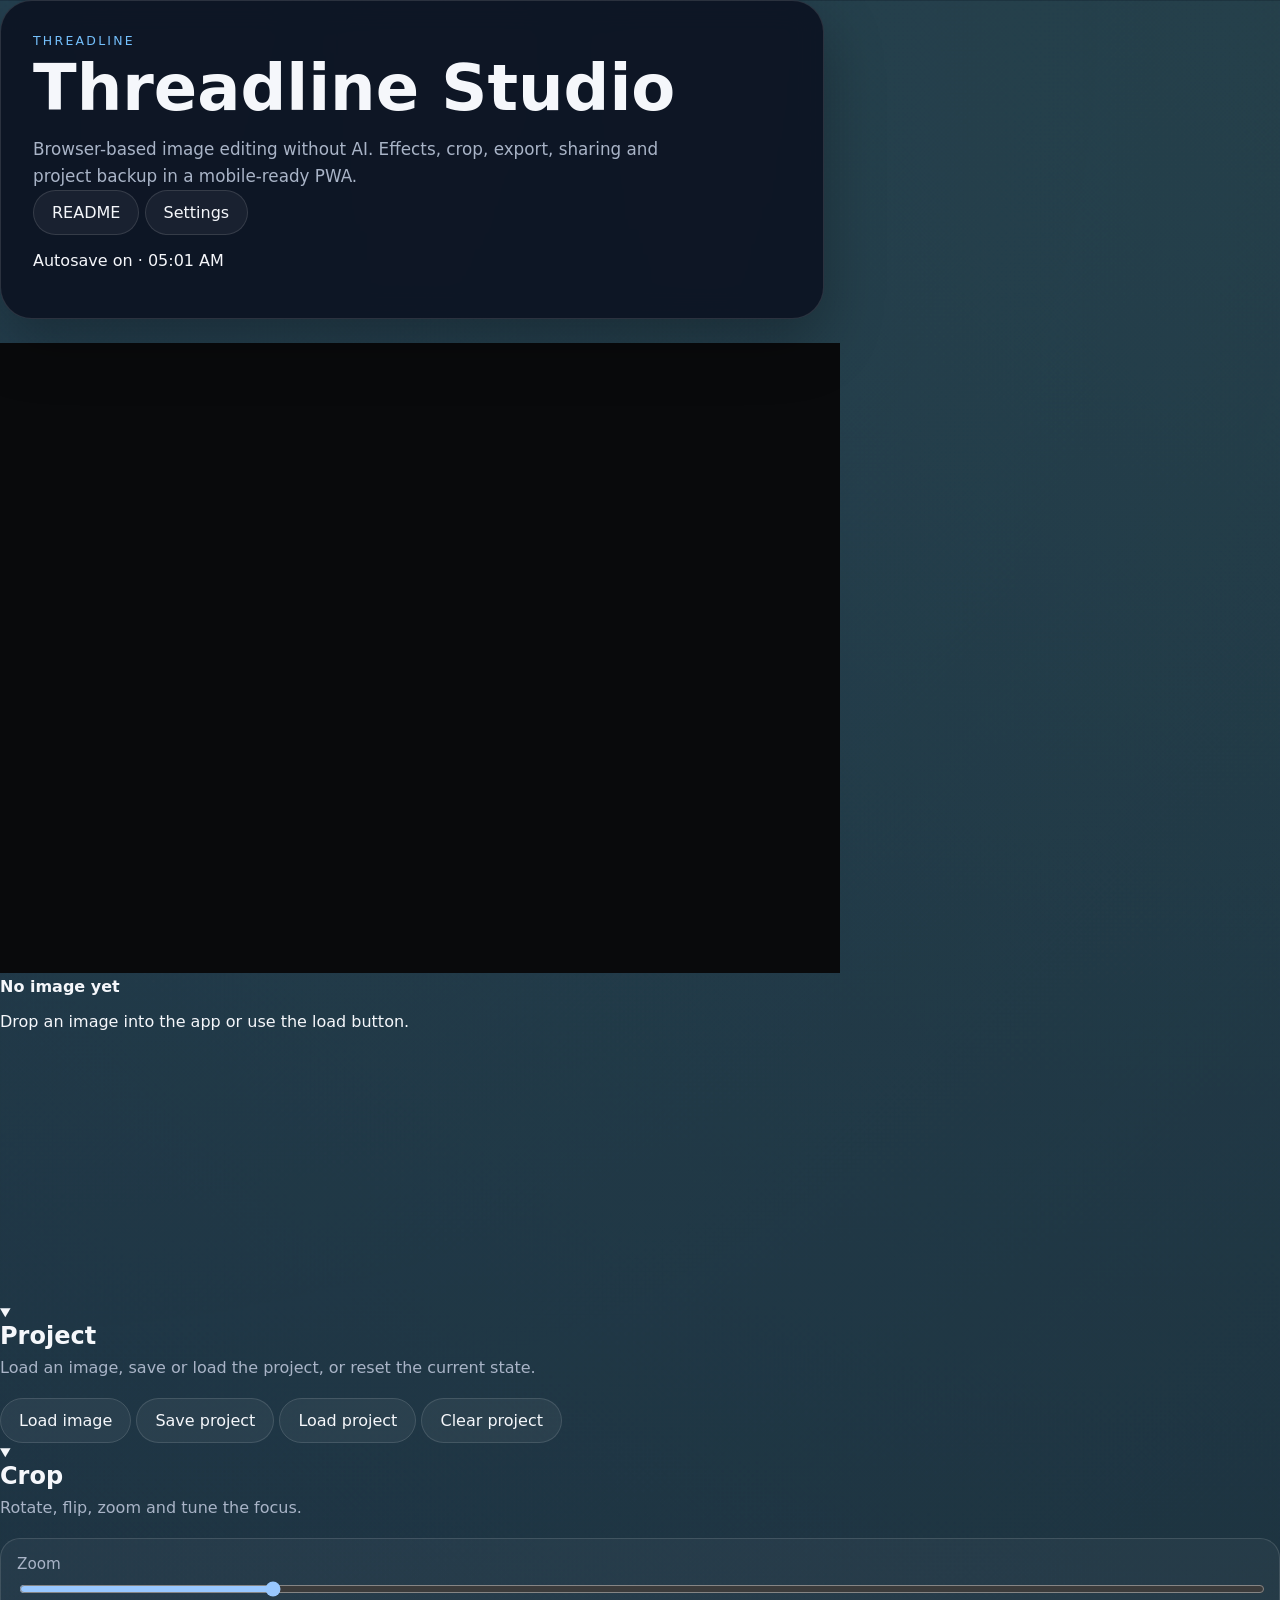
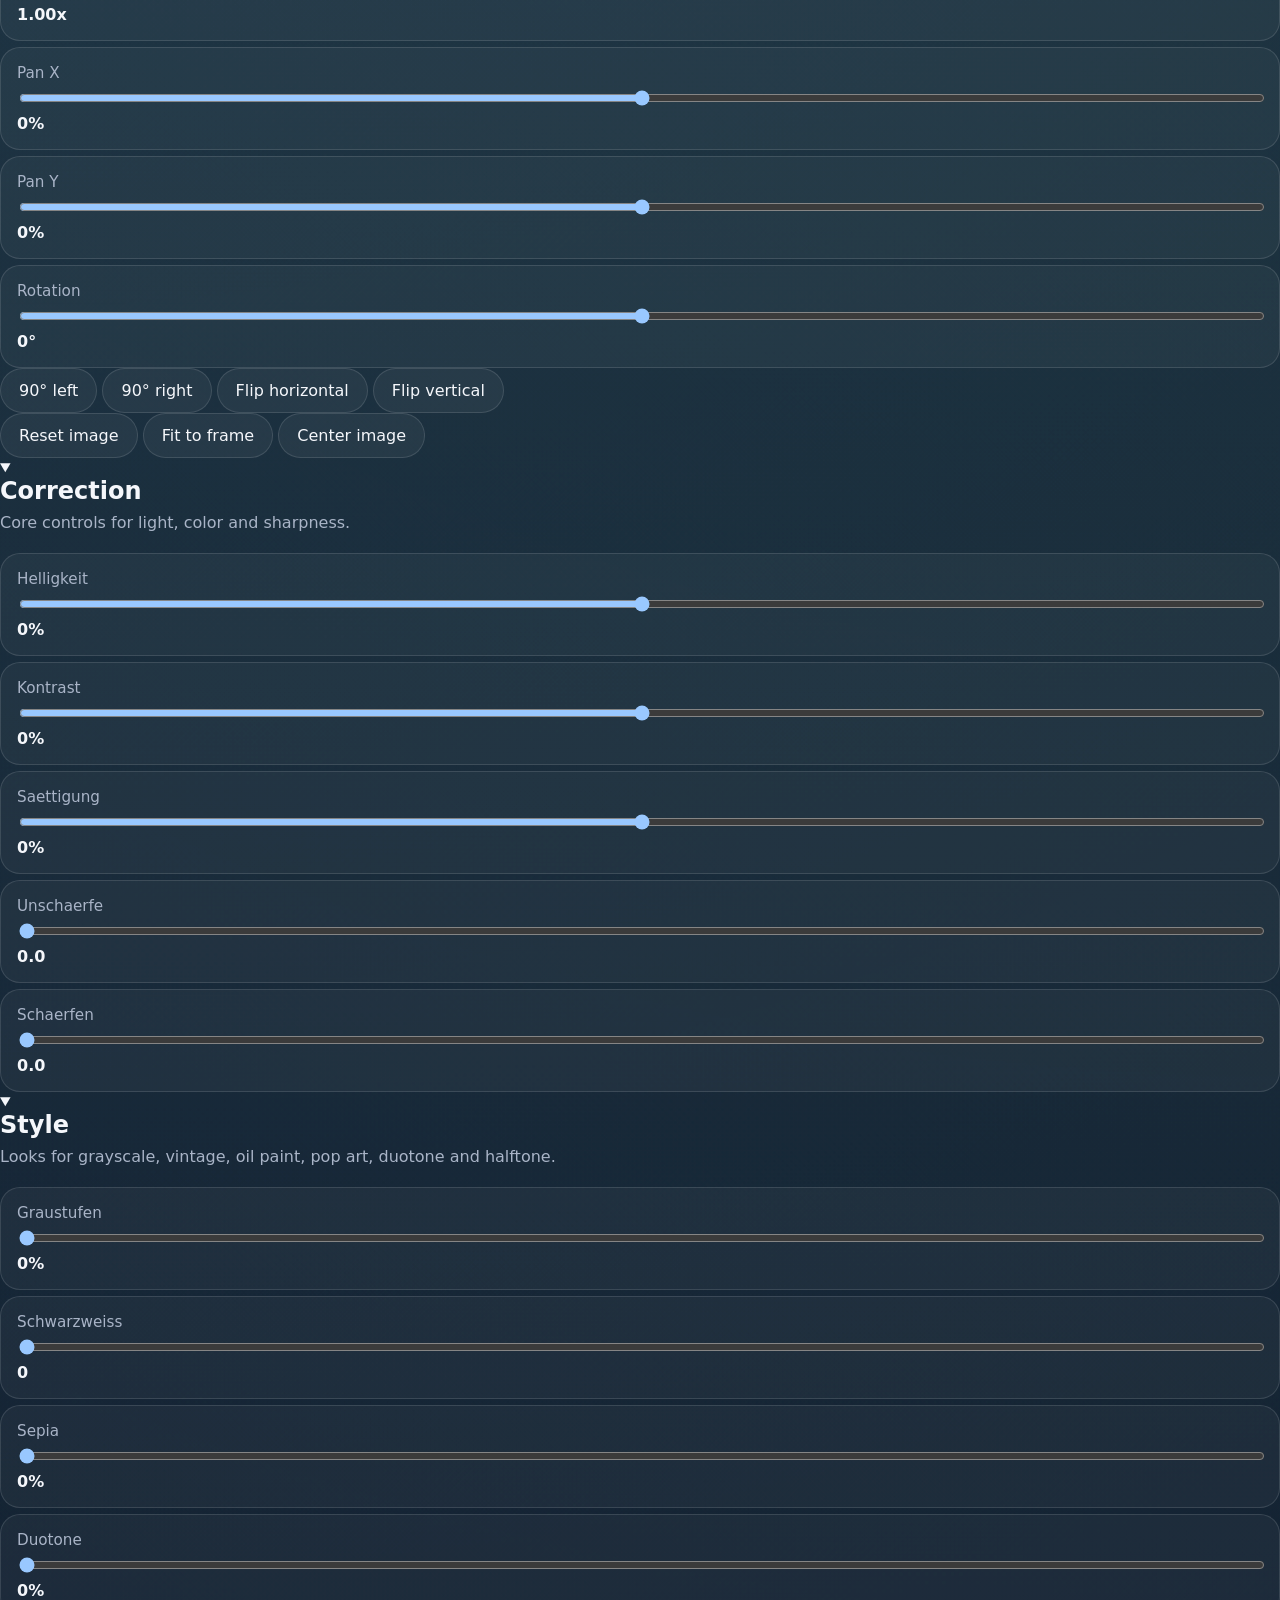
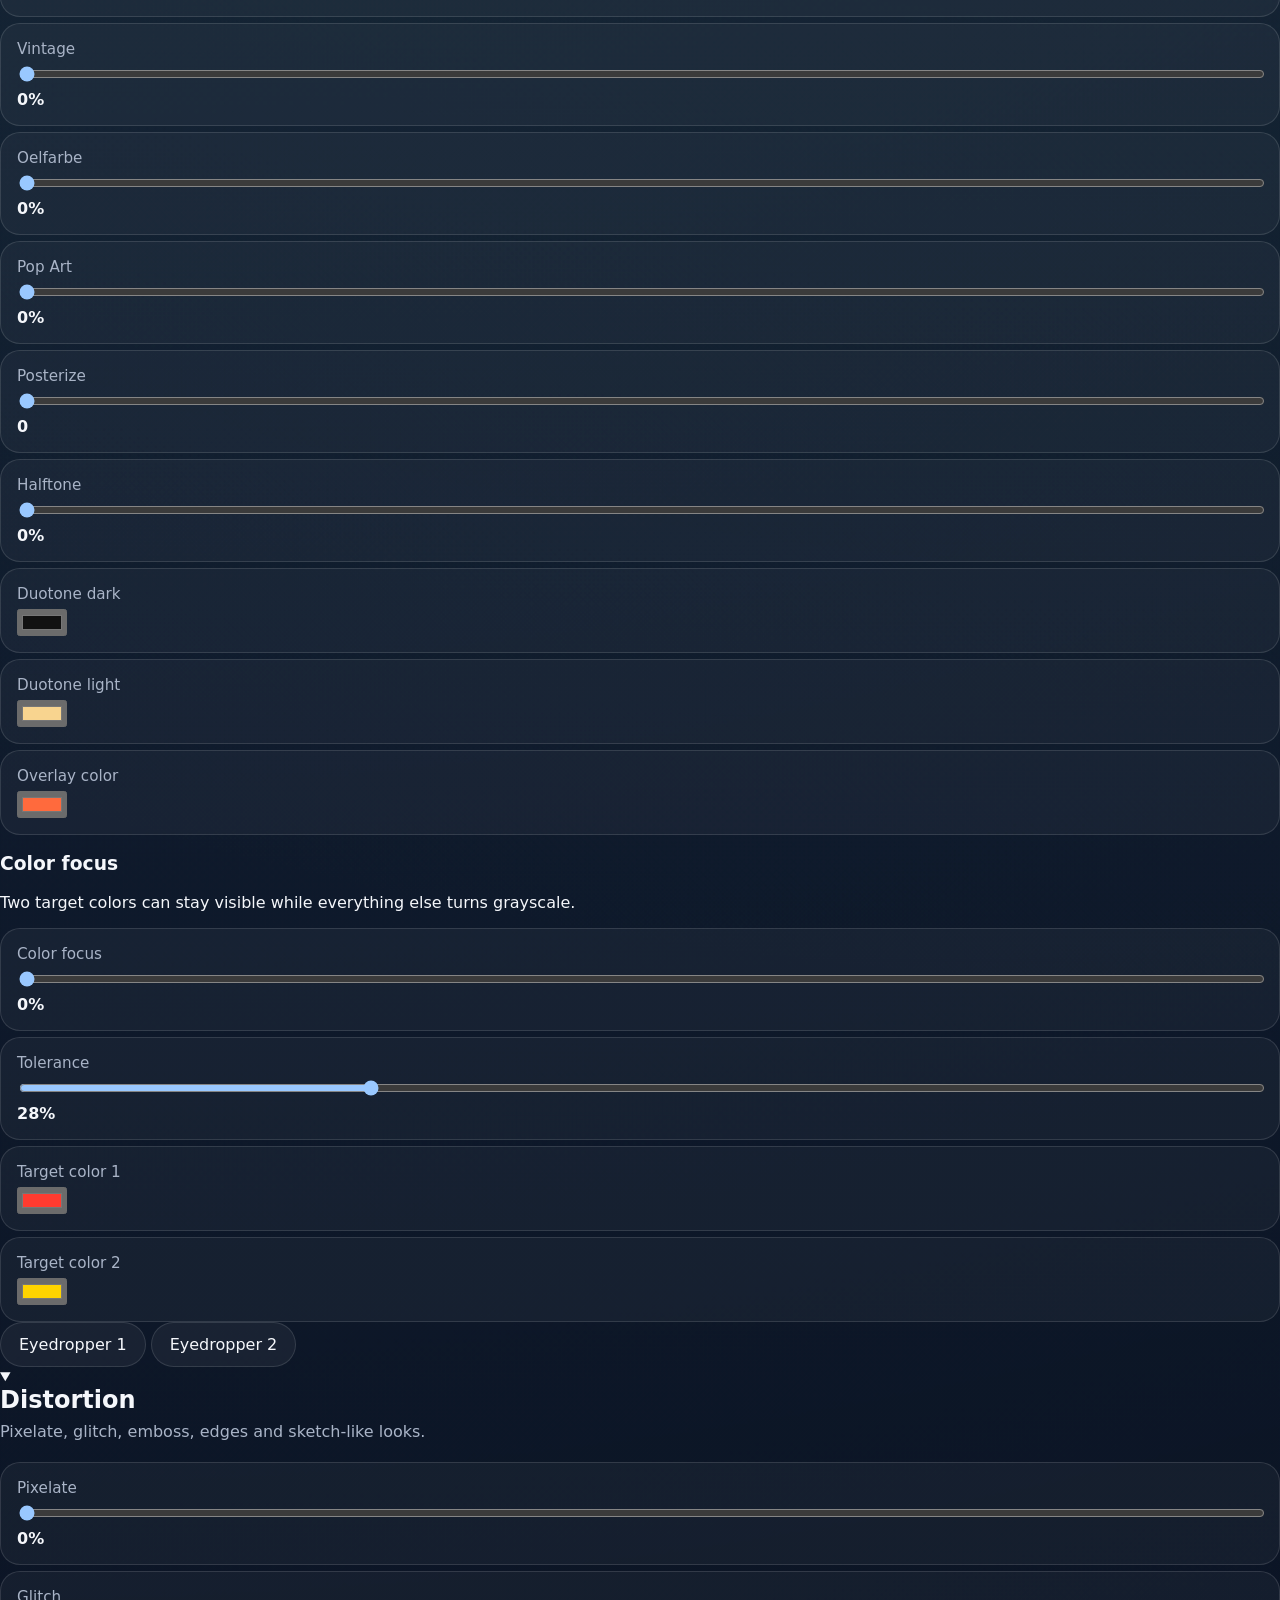
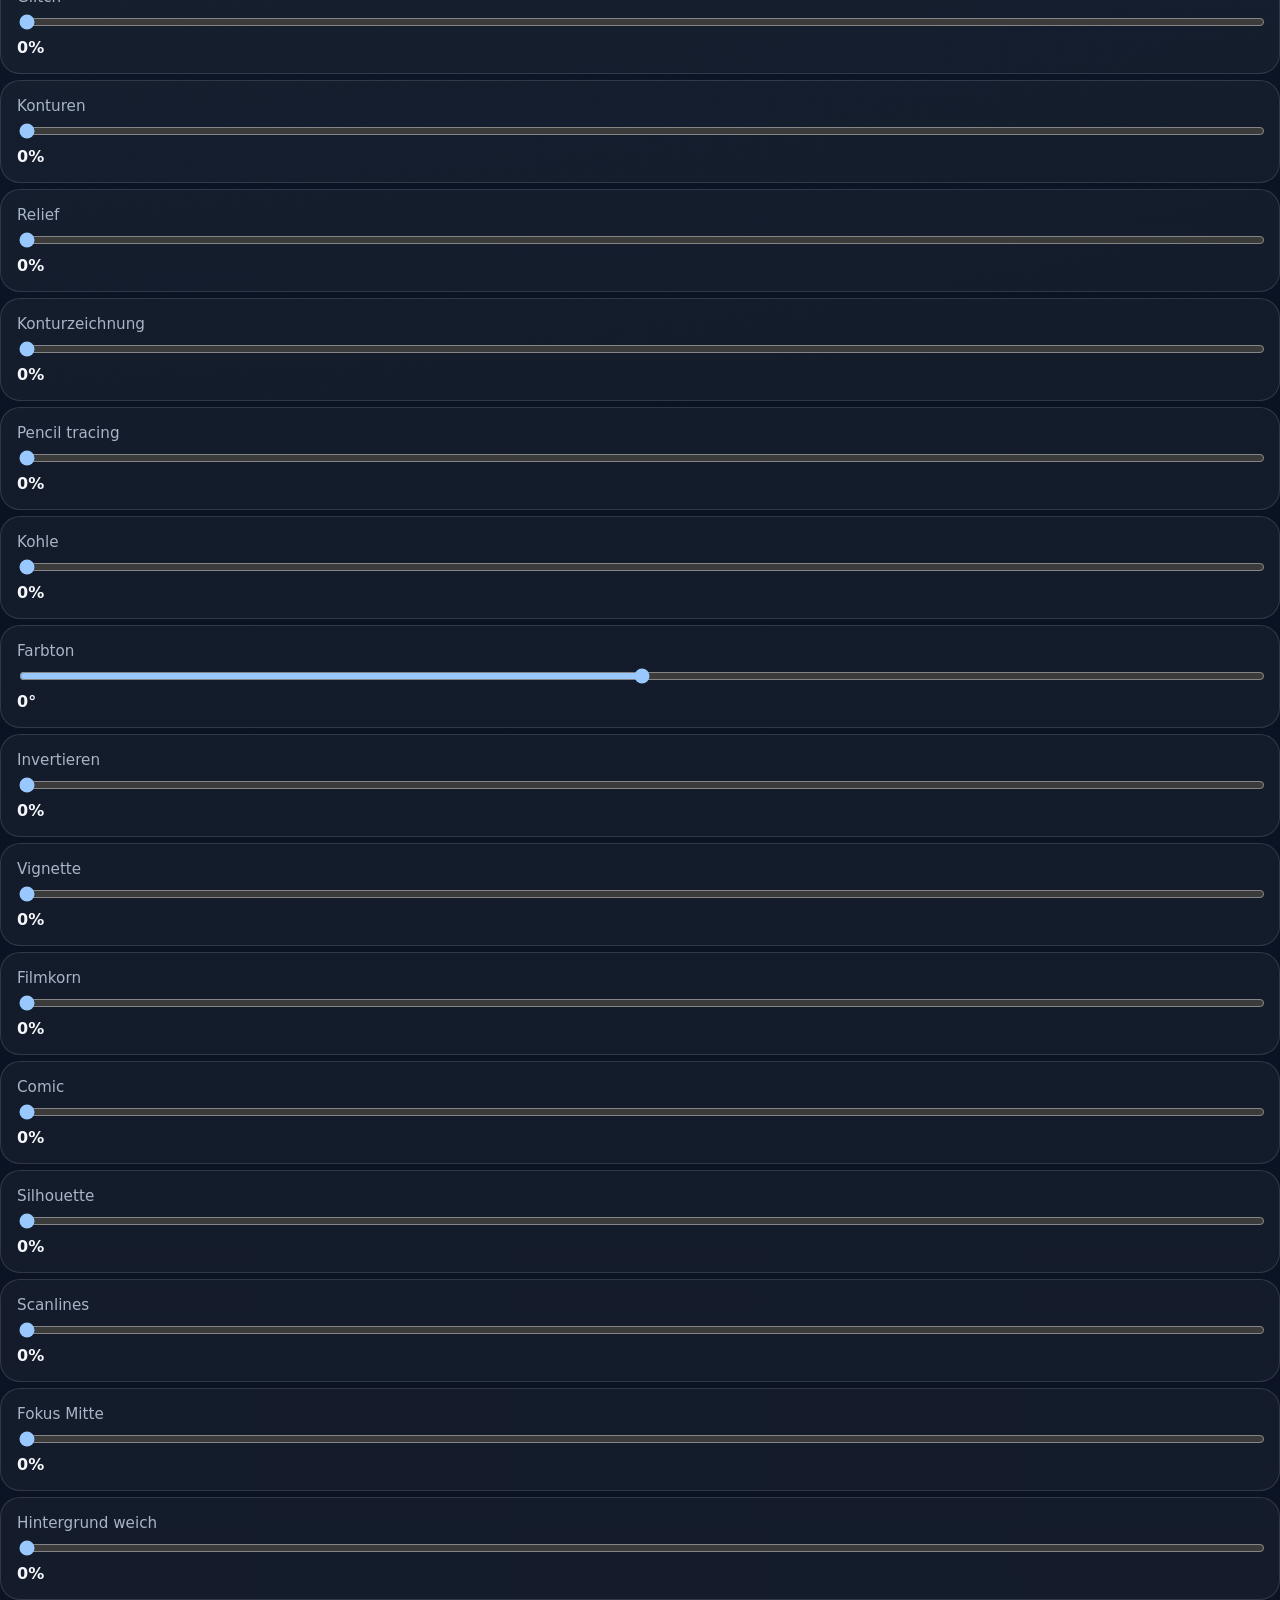
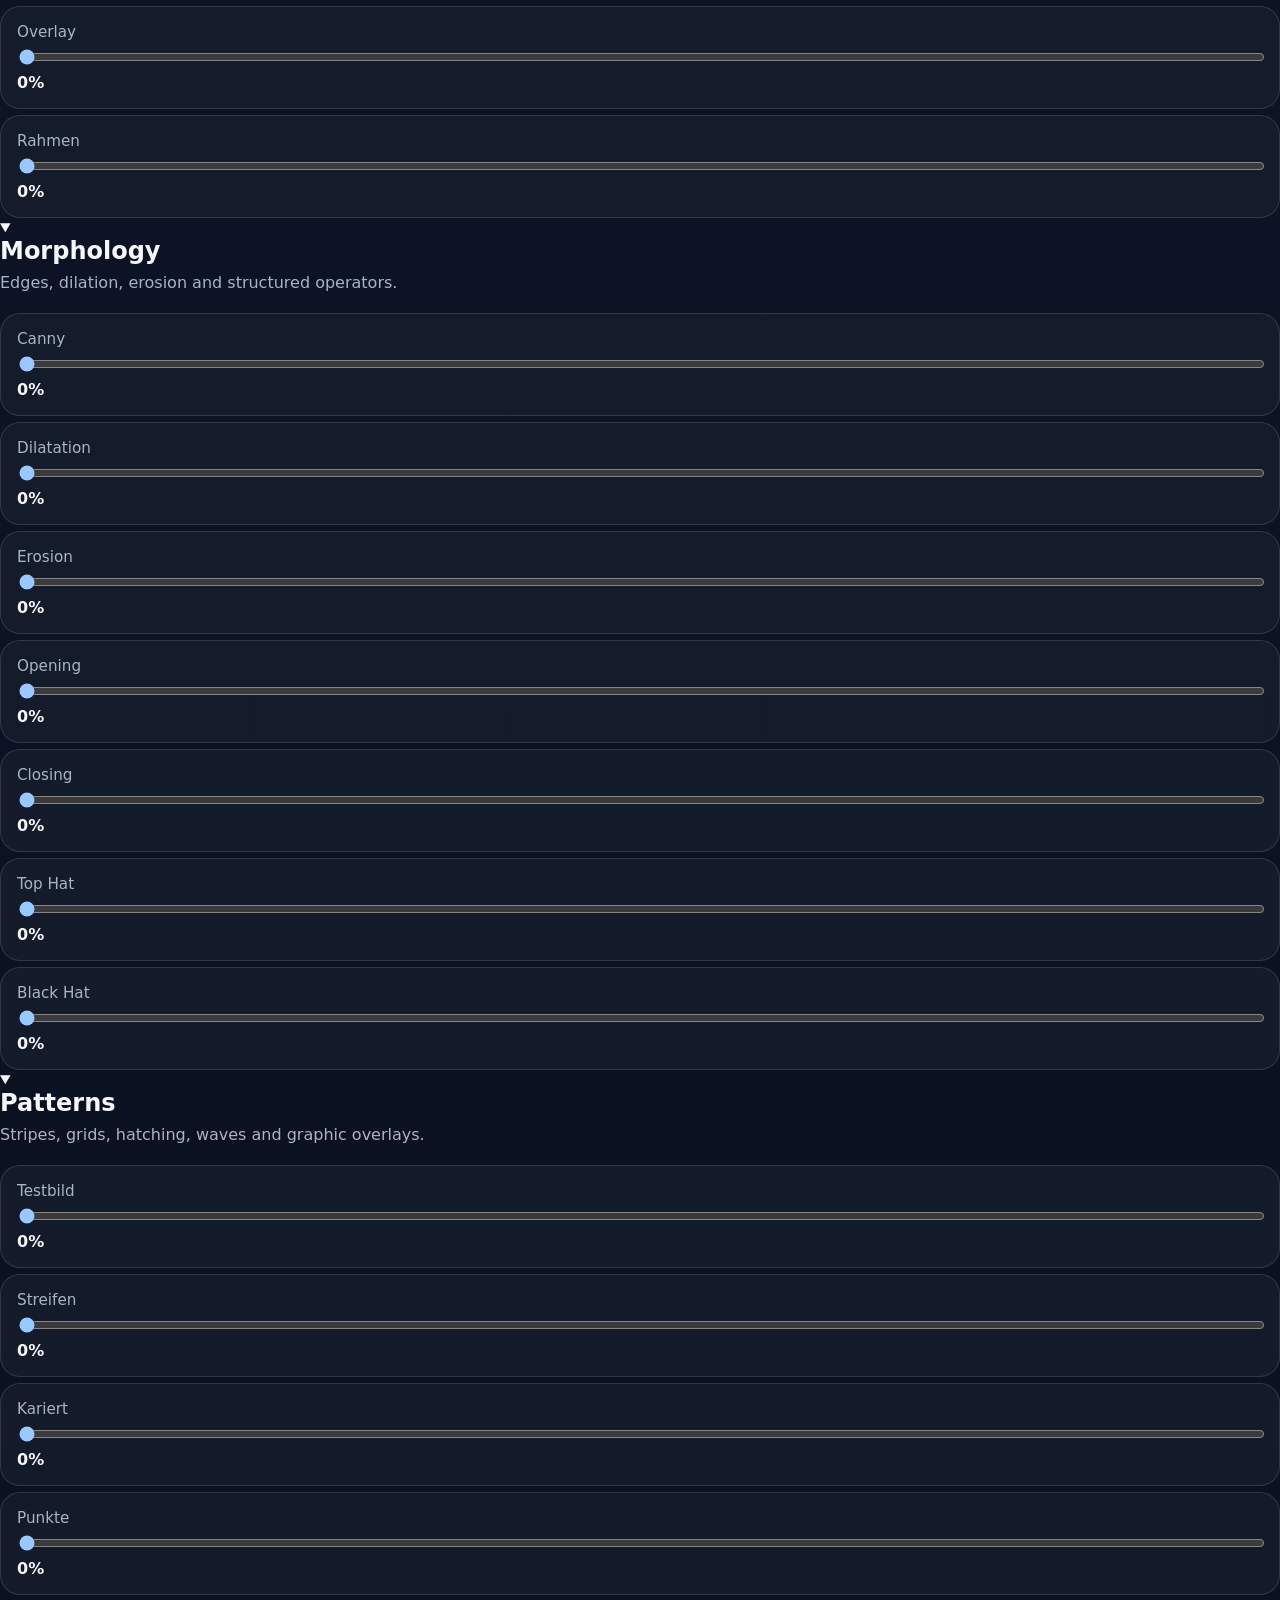
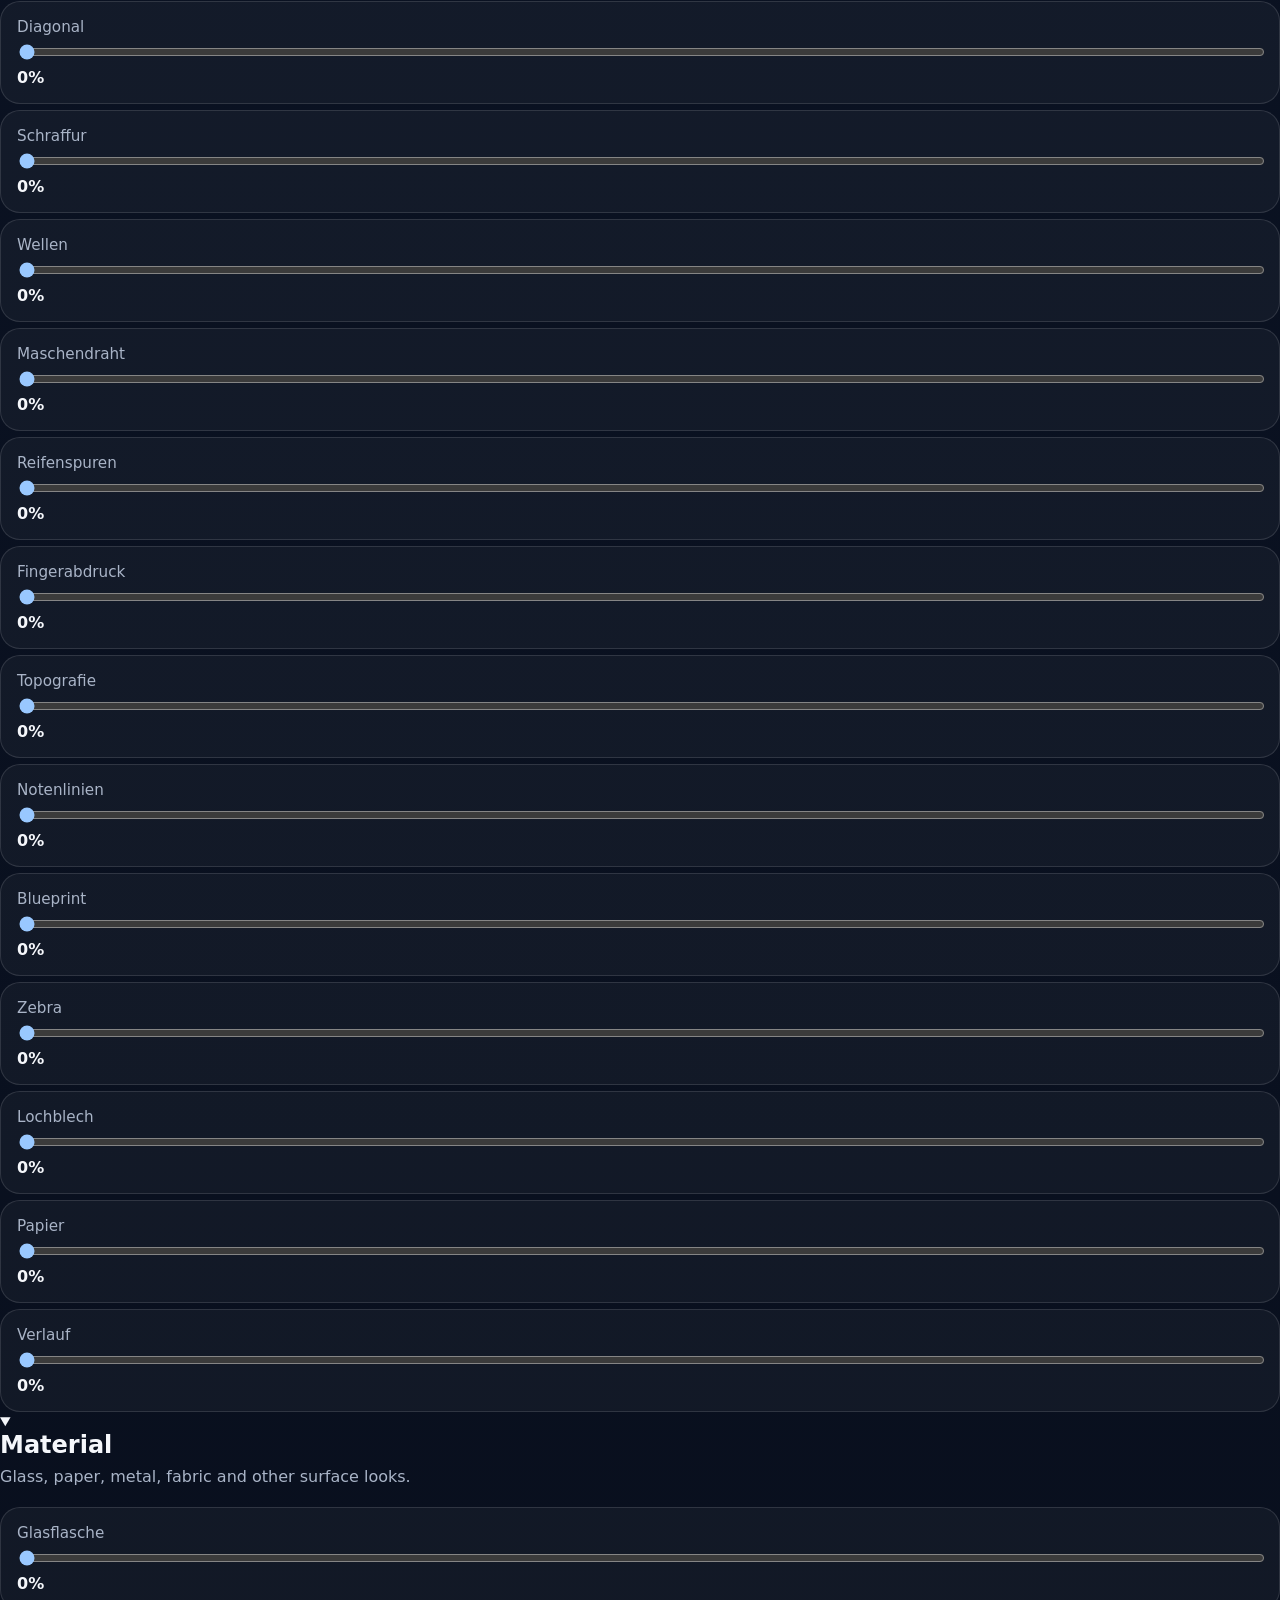
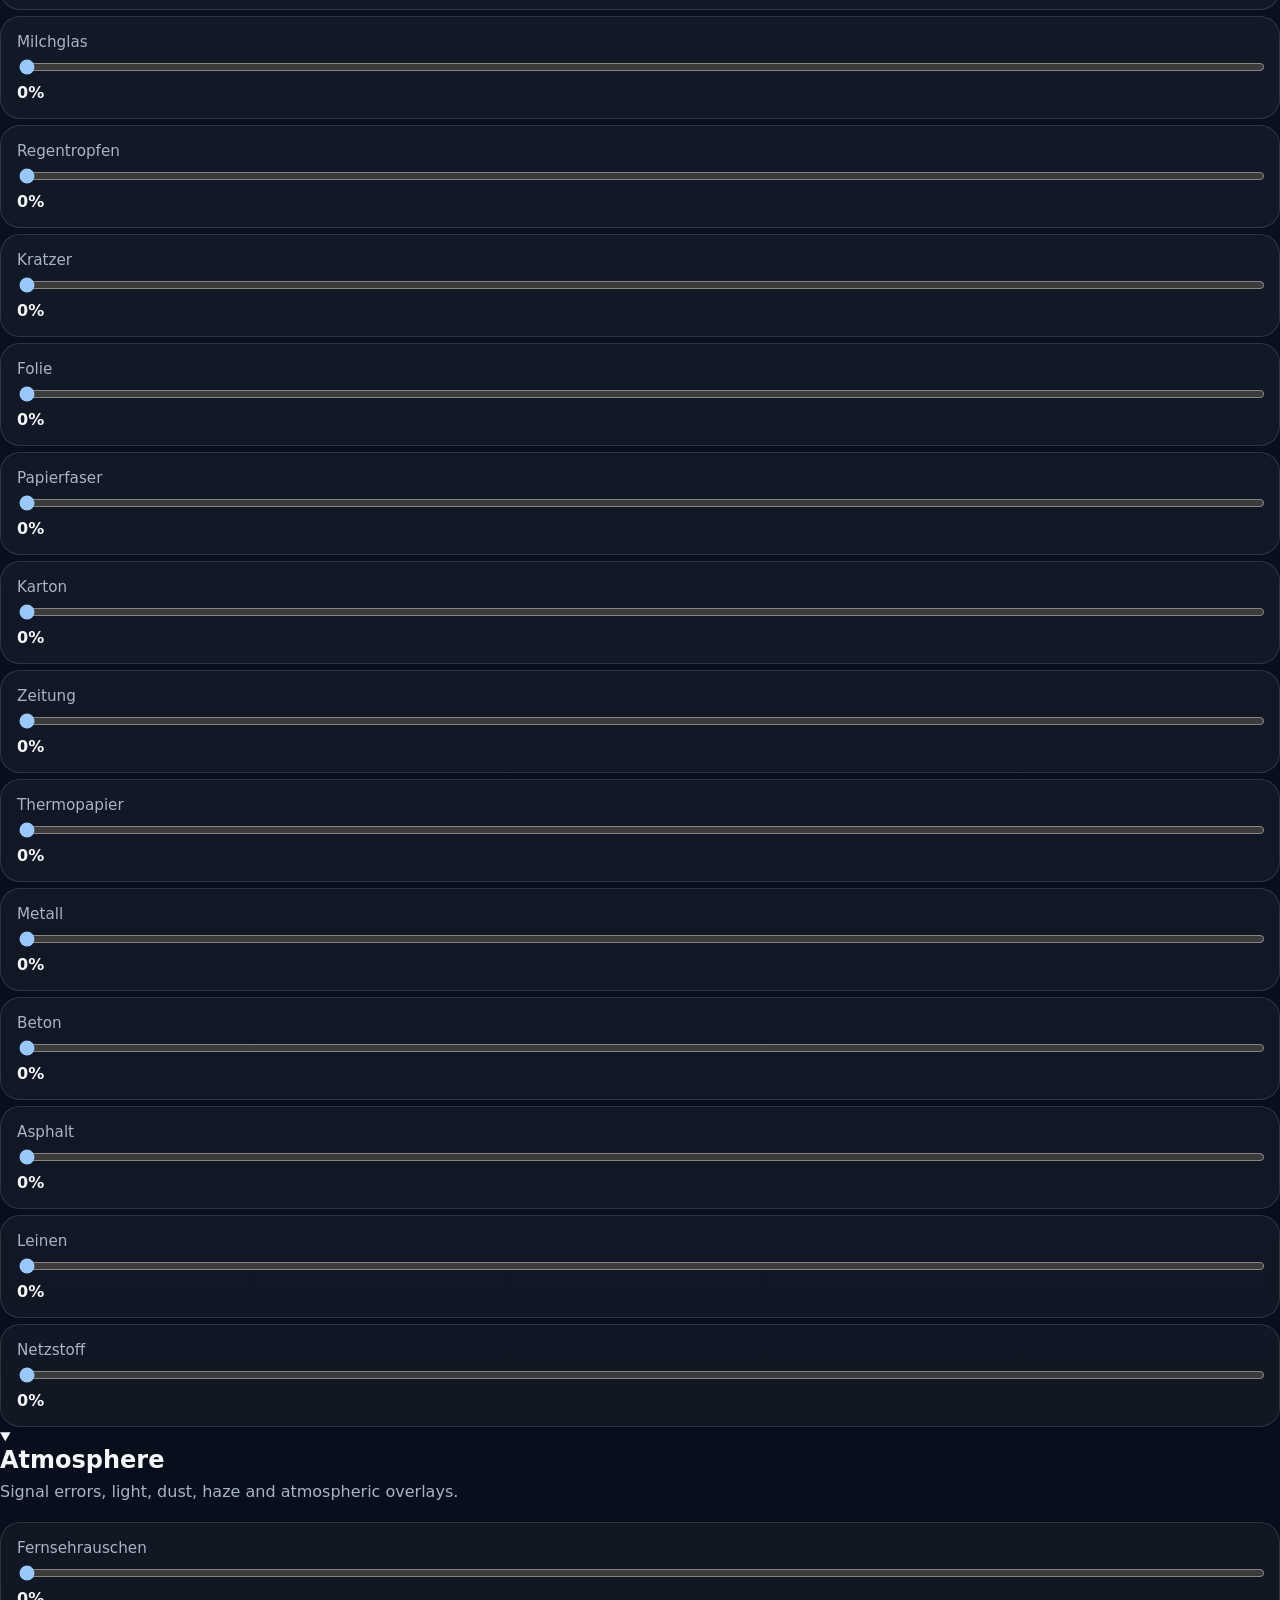
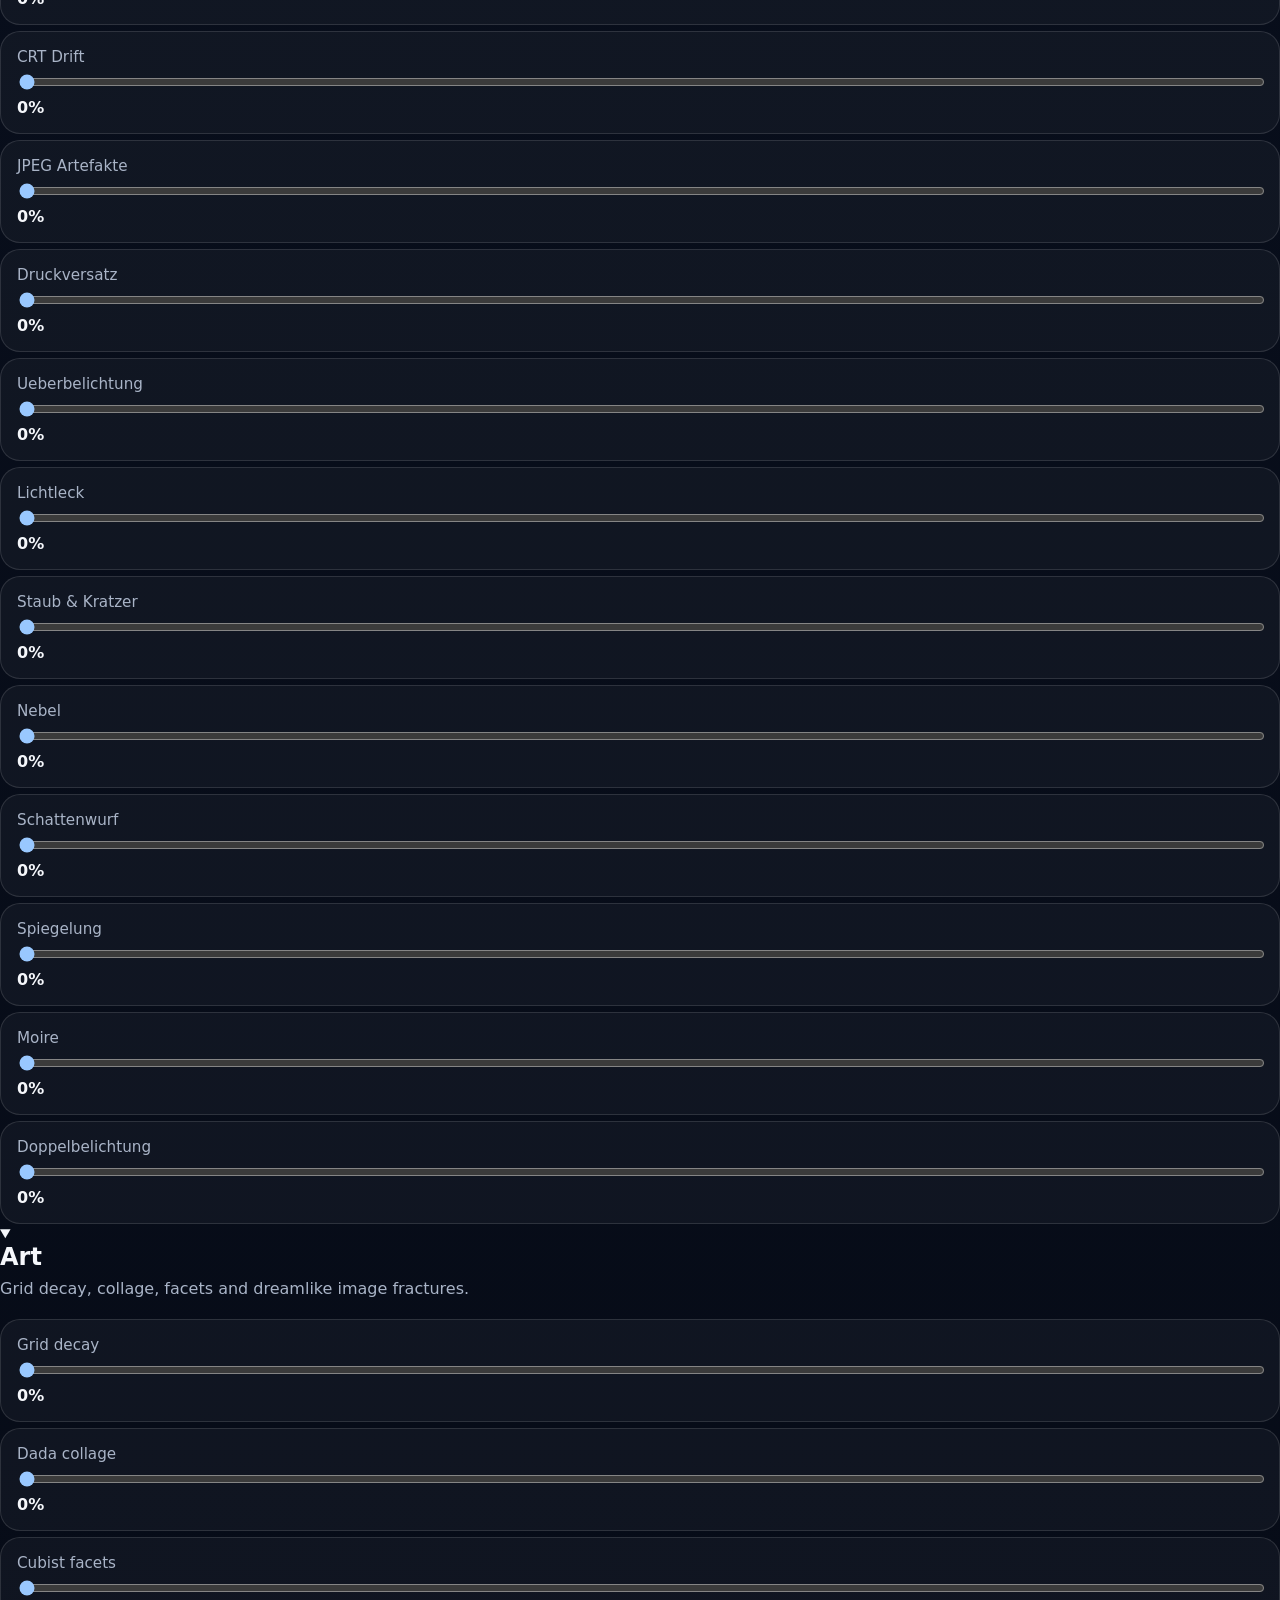
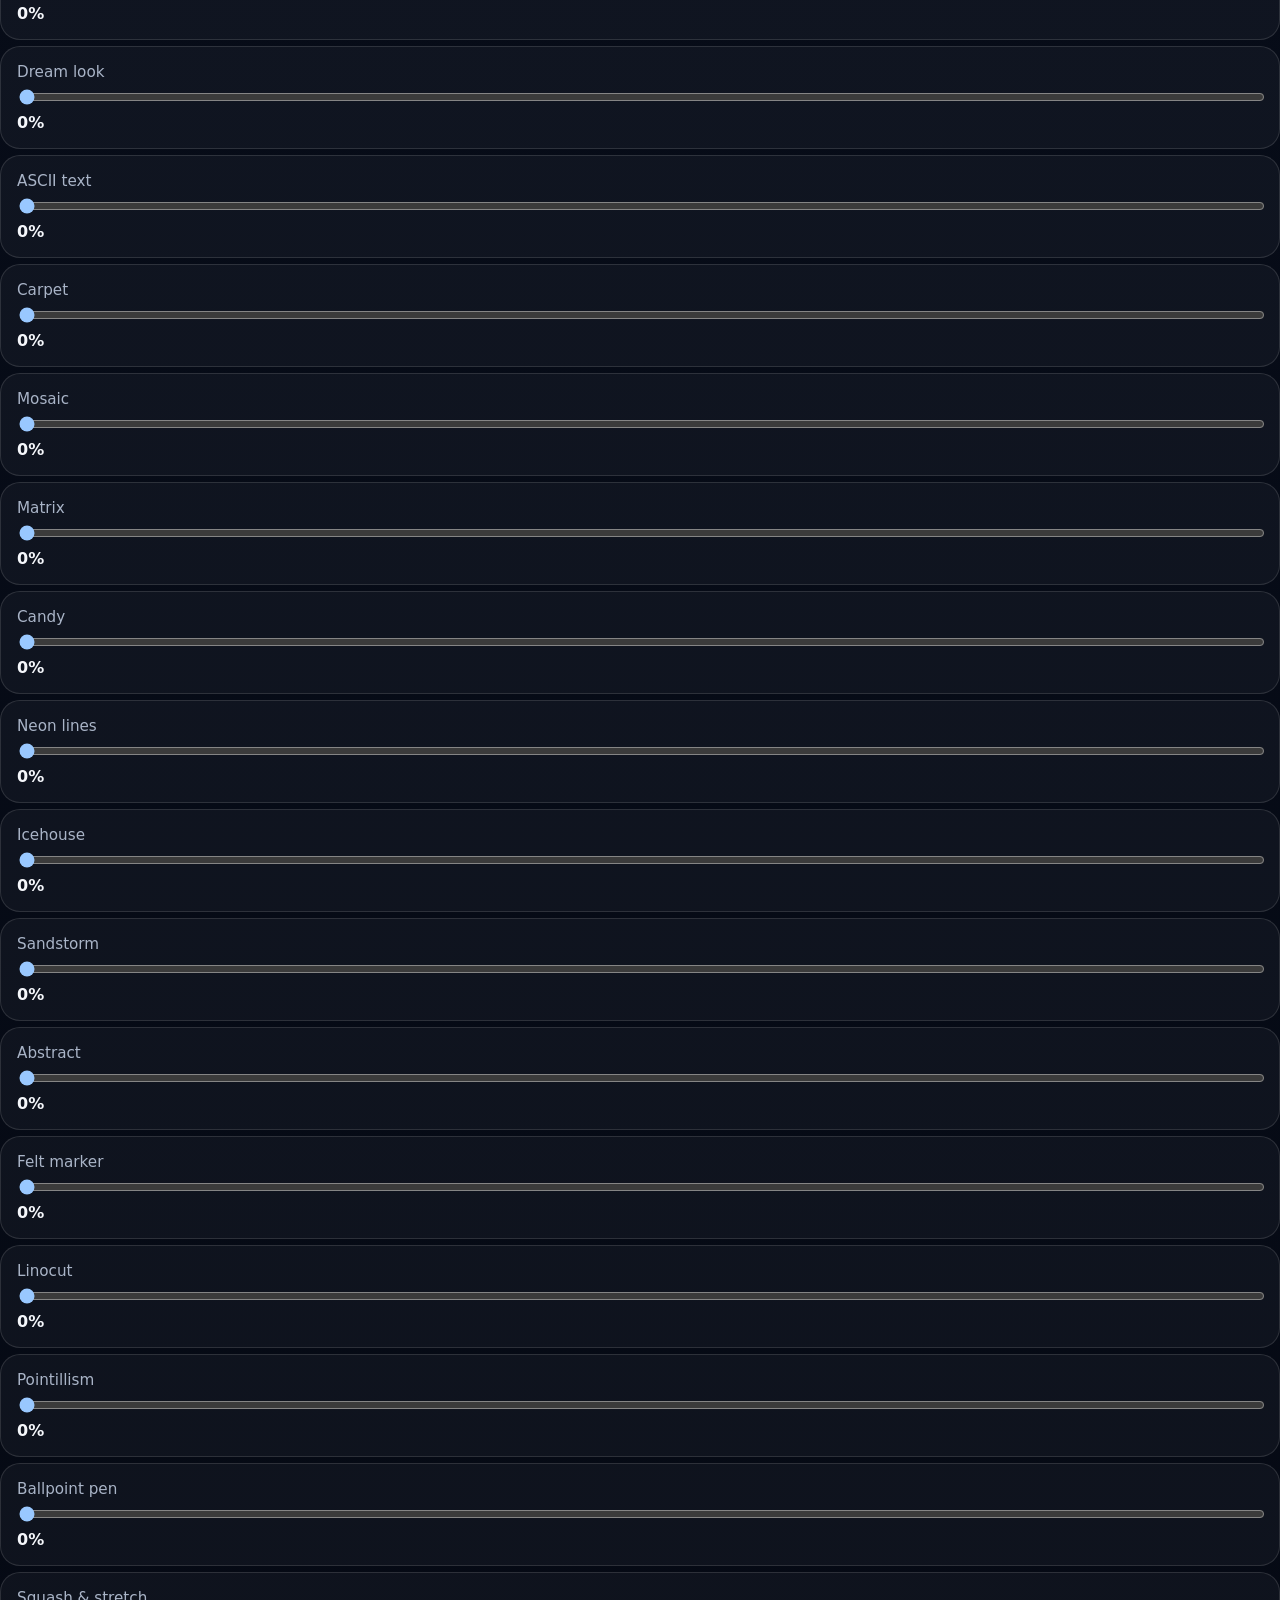
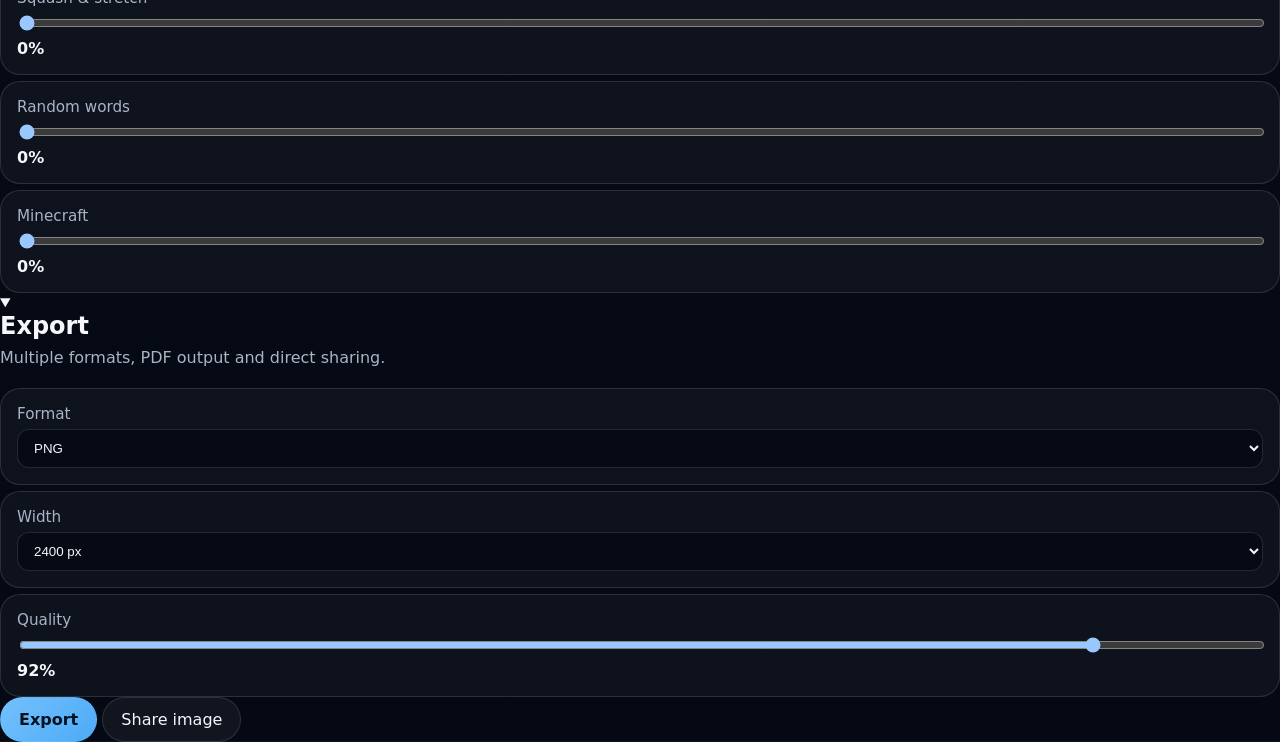
==== commit cdbe4133: "Farbfokus" ====
--- a/index.html
+++ b/index.html
@@ -2,837 +2,392 @@
 <html lang="de">
   <head>
     <meta charset="UTF-8" />
-    <meta name="viewport" content="width=device-width, initial-scale=1.0" />
-    <meta name="theme-color" content="#101828" />
+    <meta name="viewport" content="width=device-width, initial-scale=1.0, viewport-fit=cover" />
+    <meta name="theme-color" content="#131313" />
     <meta
       name="description"
-      content="In wenigen Schritten zur fertigen Collage: Vorlage wählen, Fotos laden, Ausschnitte feinjustieren und als PNG, JPG, PDF oder animiertes GIF speichern."
+      content="Threadline Studio ist ein mehrsprachiger PWA-Bildeditor fuer den Browser mit Canvas-Effekten, Projekt-Backup, Export und mobiler Bedienung."
     />
     <meta property="og:type" content="website" />
-    <meta property="og:site_name" content="Marsrakete" />
-    <meta property="og:title" content="Foto-Collage" />
+    <meta property="og:title" content="Threadline Studio" />
     <meta
       property="og:description"
-      content="In wenigen Schritten zur fertigen Collage: Vorlage wählen, Fotos laden, Ausschnitte feinjustieren und als PNG, JPG, PDF oder animiertes GIF speichern."
+      content="Lade Bilder, kombiniere Effekte, speichere Projekte lokal und exportiere alles direkt im Browser."
     />
-    <meta property="og:url" content="https://marsrakete.github.io/fotocollage/" />
-    <meta property="og:image" content="https://marsrakete.github.io/fotocollage/og-image.jpg" />
-    <meta property="og:image:width" content="1200" />
-    <meta property="og:image:height" content="630" />
-    <meta property="og:image:alt" content="Vorschau der Foto-Collagen-App" />
-    <meta name="twitter:card" content="summary_large_image" />
-    <meta name="twitter:title" content="Foto-Collage" />
-    <meta
-      name="twitter:description"
-      content="In wenigen Schritten zur fertigen Collage: Vorlage wählen, Fotos laden, Ausschnitte feinjustieren und als PNG, JPG, PDF oder animiertes GIF speichern."
-    />
-    <meta name="twitter:image" content="https://marsrakete.github.io/fotocollage/og-image.jpg" />
-    <link rel="manifest" href="./manifest.json" />
+    <link rel="manifest" href="./manifest.webmanifest" />
     <link rel="icon" href="./icon.svg" type="image/svg+xml" />
     <link rel="icon" href="./icon-192.png" sizes="192x192" type="image/png" />
-    <link rel="icon" href="./icon-512.png" sizes="512x512" type="image/png" />
     <link rel="apple-touch-icon" href="./icon-192.png" />
-    <title>Foto-Collage</title>
+    <title>Threadline Studio</title>
     <link rel="stylesheet" href="./styles.css" />
   </head>
   <body>
-    <div class="shell">
+    <div class="app-shell">
       <header class="hero">
         <div class="hero-copy">
-          <p class="eyebrow" id="heroEyebrow">Marsrakete</p>
-          <div class="hero-title-row">
-            <h1 id="appTitle">Foto-Collage</h1>
-            <div class="hero-actions">
-              <button id="homeButton" class="secondary settings-button" type="button" aria-label="Startseite öffnen">
-                <span aria-hidden="true">⌂</span>
-                <span id="homeButtonLabel">Startseite</span>
-              </button>
-              <button id="settingsButton" class="secondary settings-button" type="button" aria-label="Einstellungen">
-                <span aria-hidden="true">⚙</span>
-                <span id="settingsButtonLabel">Einstellungen</span>
-              </button>
-              <button id="helpButton" class="secondary settings-button" type="button" aria-label="Hilfe öffnen">
-                <span aria-hidden="true">?</span>
-                <span id="helpButtonLabel">Hilfe</span>
-              </button>
-            </div>
-          </div>
-          <p class="lede" id="heroLede">Erstelle Foto-Collagen im 4-Schritt-Modus oder Form-Collagen mit Wort/Motiv-Stanze und Untertitel. Alles direkt im Browser als PNG, JPG, PDF oder animiertes GIF.</p>
-        </div>
-        <div class="hero-card" id="heroCard">
-          <div class="hero-stat">
-            <span id="gridSummary">2 x 2</span>
-            <small>Raster</small>
-          </div>
-          <div class="hero-stat">
-            <span id="filledSummary">0 / 4</span>
-            <small>Fotos</small>
-          </div>
-          <div class="hero-stat">
-            <span id="stepSummary">1 / 4</span>
-            <small>Schritt</small>
-          </div>
+          <p class="eyebrow" data-i18n="heroEyebrow">Threadline</p>
+          <div class="title-row">
+            <div>
+              <h1 data-i18n="appTitle">Threadline Studio</h1>
+              <p class="lede" data-i18n="heroLede">
+                Browserbasierte Bildbearbeitung ohne KI. Effekte, Zuschnitt, Export, Teilen und Projekt-Backup in einer mobilen PWA.
+              </p>
+            </div>
+            <div class="header-actions">
+              <button class="secondary" id="installButton" type="button" hidden data-i18n="installApp">App installieren</button>
+              <button class="secondary" id="openReadmeButton" type="button" data-i18n="openReadme">README</button>
+              <button class="secondary" id="settingsButton" type="button" data-i18n="settings">Einstellungen</button>
+            </div>
+          </div>
+          <p class="hero-meta" id="autosaveBadge" data-i18n="autosaveReady">Autosave aktiv</p>
         </div>
       </header>
 
       <main class="workspace">
-        <section class="wizard" id="wizardRoot">
-          <section class="mode-selector" id="modeSelector">
-            <div class="panel-head compact">
-              <h2 id="modeSelectorTitle">Was möchtest du erstellen?</h2>
-              <p id="modeSelectorDesc">Wähle den Modus und starte direkt mit der passenden Oberfläche.</p>
-            </div>
-            <div class="mode-selector-grid">
-              <button class="mode-card" id="photoCollageStartButton" type="button">
-                <span class="mode-card-preview" aria-hidden="true">
-                  <img src="./assets/previews/mode-photo-collage.png" alt="" />
-                </span>
-                <strong id="photoModeTitle">Foto-Collage</strong>
-                <small id="photoModeDesc">Klassische Collage mit 4 Schritten</small>
-                <span class="mode-card-action">Modus starten</span>
-              </button>
-              <button class="mode-card" id="wordMaskStartButton" type="button">
-                <span class="mode-card-preview" aria-hidden="true">
-                  <img src="./assets/previews/mode-form-collage.png" alt="" />
-                </span>
-                <strong id="wordMaskModeTitle">Form-Collage</strong>
-                <small id="wordMaskLaunchHint">Erstelle eine Form-Collage mit Wort oder Motiv und eigenem Untertitel.</small>
-                <span class="mode-card-action">Modus starten</span>
-              </button>
+        <div class="canvas-wrap">
+          <section class="stage">
+            <div class="stage-toolbar">
+              <input id="imageInput" type="file" accept="image/*" hidden />
+            </div>
+
+            <div class="canvas-frame" id="canvasFrame">
+              <canvas id="previewCanvas" width="1200" height="900" aria-label="Bildvorschau"></canvas>
+              <div class="canvas-overlay" id="emptyState">
+                <strong data-i18n="emptyTitle">Ein Bild fehlt noch</strong>
+                <p id="emptyBodyText" data-i18n="emptyBody">Ziehe ein Bild in die App oder nutze den Lade-Button.</p>
+              </div>
             </div>
           </section>
-
-          <div class="wizard-top-actions" id="globalTopActions">
-            <div class="restart-launch" id="restartLaunchContainer">
-              <button class="secondary" id="restartButton" type="button">Neustart</button>
-              <p id="restartLaunchHint">Setzt Vorlage, Fotos und Texte zurück. Abstand, Randabstand und Hintergrund bleiben erhalten.</p>
-            </div>
-          </div>
-
-          <div class="photo-mode-area" id="photoModeArea" hidden>
-            <div class="progress">
-              <button class="step-chip active" data-step-target="1" id="stepChip1">1. Vorlage</button>
-              <button class="step-chip" data-step-target="2" id="stepChip2">2. Fotos</button>
-              <button class="step-chip" data-step-target="3" id="stepChip3">3. Feinschliff</button>
-              <button class="step-chip" data-step-target="4" id="stepChip4">4. Export</button>
-            </div>
-
-            <section class="step-panel active" data-step="1">
-            <div class="panel-head">
-              <h2 id="step1Title">Schritt 1: Collage-Vorlage</h2>
-              <p id="step1Desc">Wähle ein Raster oder passe Zeilen und Spalten flexibel an.</p>
-            </div>
-
-            <div class="step1-action-cards">
-              <div class="assistant-launch">
-                <button class="primary" id="assistantStartButton" type="button">Assistent starten</button>
-                <p id="assistantLaunchHint">Lade mehrere Fotos und erhalte passende Vorlagenvorschläge.</p>
-              </div>
-            </div>
-
-            <div class="preset-grid" id="presetGrid"></div>
-
-            <div class="form-grid">
-              <label class="field">
-                <span id="layoutModeLabel">Anordnung</span>
-                <select id="layoutModeSelect">
-                  <option value="grid">Raster (Standard)</option>
-                  <option value="hex-pack">Hex-Pack (kompakt)</option>
-                </select>
-                <div id="layoutModeSuggestion" class="layout-mode-suggestion" hidden>
-                  <span id="layoutModeSuggestionText">Hexagon erkannt. Hex-Pack reduziert Leerräume.</span>
-                  <button id="layoutModeSuggestionApply" class="secondary" type="button">Hex-Pack nutzen</button>
-                </div>
-              </label>
-              <label class="field">
-                <span id="gapLabel">Abstand</span>
-                <input id="gapInput" type="range" min="0" max="40" value="12" />
-                <strong><span id="gapValue">12</span> px</strong>
-              </label>
-              <label class="field">
-                <span id="outerGapLabel">Randabstand</span>
-                <input id="outerGapInput" type="range" min="0" max="80" step="1" value="12" />
-                <strong><span id="outerGapValue">12</span> px</strong>
-              </label>
-              <label class="field">
-                <span>Hintergrund</span>
-                <input id="backgroundInput" type="color" value="#101828" />
-              </label>
-            </div>
-            <div class="step-actions">
-              <button class="primary" id="toStep2">Weiter zu den Fotos</button>
-            </div>
-            </section>
-
-            <section class="step-panel" data-step="2">
-            <div class="panel-head">
-              <h2 id="step2Title">Schritt 2: Fotos laden</h2>
-              <p id="step2Desc">
-                Lade genau so viele Fotos, wie das Raster benötigt.
-                Fehlende Plätze bleiben markiert.
-              </p>
-            </div>
-
-            <div class="upload-zone" id="dropZone">
-              <input id="fileInput" type="file" accept="image/*" multiple />
-              <div>
-                <strong id="uploadTitle">Fotos auswählen</strong>
-                <p id="uploadDesc">Alle Bilder werden der Reihe nach in die freien Felder gesetzt.</p>
-              </div>
-            </div>
-
-            <div class="slot-status" id="slotStatus"></div>
-            <div class="slot-grid" id="slotGrid"></div>
-
-            <div class="step-actions">
-              <button class="secondary" data-prev-step="1">Zurück</button>
-              <button class="primary" id="toStep3">Weiter zum Feinschliff</button>
-            </div>
-            </section>
-
-            <section class="step-panel" data-step="3">
-            <div class="panel-head">
-              <h2 id="step3Title">Schritt 3: Feinschliff</h2>
-              <p id="step3Desc">
-                Bearbeite direkt in der Vorschau. Zum Umordnen nutze den Button Sortieren.
-              </p>
-            </div>
-
-            <div class="hex-tuning" id="hexTuningPanel" hidden>
-              <strong id="hexTuningTitle">Hex-Layout Feinabstand</strong>
-              <div class="hex-tuning-grid">
+        </div>
+
+        <aside class="side-panels">
+          <details class="panel collapsible project-panel" open>
+            <summary class="panel-summary">
+              <div class="panel-head">
+                <h2 data-i18n="projectTitle">Projekt</h2>
+                <p data-i18n="projectIntro">Bild laden, Projekt sichern, laden oder den Stand zuruecksetzen.</p>
+              </div>
+            </summary>
+            <div class="panel-body">
+              <div class="button-row project-actions">
+                <label class="secondary faux-button" for="imageInput" data-i18n="loadImage">Bild laden</label>
+                <button class="secondary" id="downloadBackupButton" type="button" data-i18n="saveProject">Projekt speichern</button>
+                <label class="secondary faux-button" for="backupInput" data-i18n="loadProject">Projekt laden</label>
+                <button class="secondary" id="clearProjectButton" type="button" data-i18n="clearProject">Projekt loeschen</button>
+              </div>
+              <input id="backupInput" type="file" accept="application/json,.json" hidden />
+            </div>
+          </details>
+
+          <details class="panel collapsible" open>
+            <summary class="panel-summary">
+              <div class="panel-head">
+                <h2 data-i18n="transformTitle">Ausschnitt</h2>
+                <p data-i18n="transformIntro">Drehen, spiegeln, zoomen und Fokus justieren.</p>
+              </div>
+            </summary>
+            <div class="panel-body">
+            <div class="field-grid">
+              <label class="field">
+                <span data-i18n="zoom">Zoom</span>
+                <input id="zoomInput" type="range" min="0.5" max="3" step="0.01" value="1" />
+                <strong id="zoomValue">1.00x</strong>
+              </label>
+              <label class="field">
+                <span data-i18n="panX">X-Verschiebung</span>
+                <input id="panXInput" type="range" min="-1" max="1" step="0.01" value="0" />
+                <strong id="panXValue">0%</strong>
+              </label>
+              <label class="field">
+                <span data-i18n="panY">Y-Verschiebung</span>
+                <input id="panYInput" type="range" min="-1" max="1" step="0.01" value="0" />
+                <strong id="panYValue">0%</strong>
+              </label>
+              <label class="field">
+                <span data-i18n="rotation">Drehung</span>
+                <input id="rotationInput" type="range" min="-180" max="180" step="1" value="0" />
+                <strong id="rotationValue">0°</strong>
+              </label>
+            </div>
+            <div class="button-row">
+              <button class="secondary" id="rotateLeftButton" type="button" data-i18n="rotateLeft">90° links</button>
+              <button class="secondary" id="rotateRightButton" type="button" data-i18n="rotateRight">90° rechts</button>
+              <button class="secondary" id="flipXButton" type="button" data-i18n="flipHorizontal">Horizontal spiegeln</button>
+              <button class="secondary" id="flipYButton" type="button" data-i18n="flipVertical">Vertikal spiegeln</button>
+            </div>
+            <div class="button-row">
+              <button class="secondary" id="resetImageButton" type="button" data-i18n="resetImage">Bild zuruecksetzen</button>
+              <button class="secondary" id="fitButton" type="button" data-i18n="fitToFrame">Einpassen</button>
+              <button class="secondary" id="centerButton" type="button" data-i18n="centerImage">Zentrieren</button>
+            </div>
+            </div>
+          </details>
+
+          <details class="panel collapsible" open>
+            <summary class="panel-summary">
+              <div class="panel-head">
+                <h2 data-i18n="correctionTitle">Korrektur</h2>
+                <p data-i18n="correctionIntro">Basiswerte fuer Licht, Farbe und Schaerfe.</p>
+              </div>
+            </summary>
+            <div class="panel-body">
+              <div class="field-grid" id="correctionFields"></div>
+            </div>
+          </details>
+
+          <details class="panel collapsible" open>
+            <summary class="panel-summary">
+              <div class="panel-head">
+                <h2 data-i18n="styleTitle">Stil</h2>
+                <p data-i18n="styleIntro">Looks fuer Graustufen, Vintage, Duotone und Raster.</p>
+              </div>
+            </summary>
+            <div class="panel-body">
+            <div class="field-grid" id="styleFields"></div>
+            <div class="color-inline">
+              <label class="field">
+                <span data-i18n="duotoneDark">Duotone dunkel</span>
+                <input id="duotoneDarkInput" type="color" value="#111111" />
+              </label>
+              <label class="field">
+                <span data-i18n="duotoneLight">Duotone hell</span>
+                <input id="duotoneLightInput" type="color" value="#f8d48f" />
+              </label>
+              <label class="field">
+                <span data-i18n="overlayColor">Overlay-Farbe</span>
+                <input id="overlayColorInput" type="color" value="#ff6a3d" />
+              </label>
+            </div>
+            <div class="focus-block">
+              <div class="focus-block-head">
+                <h3 data-i18n="styleColorFocusTitle">Farbfokus</h3>
+                <p data-i18n="styleColorFocusIntro">Zwei Zielfarben koennen stehen bleiben, der Rest wird schwarzweiss.</p>
+              </div>
+              <div class="field-grid compact-grid" id="colorFocusFields"></div>
+              <div class="color-inline focus-color-inline">
                 <label class="field">
-                  <span id="hexStepXLabel">Hex X-Abstand</span>
-                  <input id="hexStepXInput" type="range" min="0.60" max="1.20" step="0.01" value="0.86" />
-                  <strong><span id="hexStepXValue">0.86</span></strong>
+                  <span data-i18n="focusColorOne">Zielfarbe 1</span>
+                  <input id="focusColorInput" type="color" value="#ff3b30" />
                 </label>
                 <label class="field">
-                  <span id="hexStepYLabel">Hex Y-Abstand</span>
-                  <input id="hexStepYInput" type="range" min="0.60" max="1.40" step="0.01" value="1.00" />
-                  <strong><span id="hexStepYValue">1.00</span></strong>
+                  <span data-i18n="focusColorTwo">Zielfarbe 2</span>
+                  <input id="focusColor2Input" type="color" value="#ffd400" />
                 </label>
-                <label class="field">
-                  <span id="hexScaleXLabel">Hex Feldgröße X</span>
-                  <input id="hexScaleXInput" type="range" min="0.60" max="1.20" step="0.01" value="1.00" />
-                  <strong><span id="hexScaleXValue">1.00</span></strong>
-                </label>
-                <label class="field">
-                  <span id="hexScaleYLabel">Hex Feldgröße Y</span>
-                  <input id="hexScaleYInput" type="range" min="0.60" max="1.20" step="0.01" value="1.00" />
-                  <strong><span id="hexScaleYValue">1.00</span></strong>
-                </label>
-              </div>
-              <button class="secondary" id="resetHexLayoutButton" type="button">Hex-Layout zurücksetzen</button>
-            </div>
-
-            <div class="editor-layout">
-              <div class="collage-preview-wrap">
-                <div class="collage-preview" id="collagePreview"></div>
-              </div>
-
-              <aside class="editor-panel">
-                <div class="panel-head compact">
-                  <h3 id="activeCellTitle">Aktives Feld</h3>
-                  <p id="activeCellInfo">Wähle ein Feld aus der Collage.</p>
-                </div>
-                <div class="editor-frame" id="editorFrame">
-                  <p class="editor-info" id="dragHint">Direkt in der Vorschau verschieben, zoomen und anpassen</p>
-                </div>
-                <div class="editor-controls">
-                  <button class="secondary" id="prevCell">Vorheriges Feld</button>
-                  <button class="secondary" id="nextCell">Nächstes Feld</button>
-                  <button class="secondary" id="flipHorizontalButton">Horizontal spiegeln</button>
-                  <button class="secondary" id="flipVerticalButton">Vertikal spiegeln</button>
-                  <button class="secondary" id="rotateLeftButton">90° nach links drehen</button>
-                  <button class="secondary" id="toggleReorderMode" type="button">Sortieren</button>
-                  <button class="secondary" id="replaceCell">Bild ersetzen</button>
-                  <button class="secondary" id="deleteCell">Bild löschen</button>
-                  <button class="secondary control-wide" id="resetFocus">Ausschnitt zurücksetzen</button>
-                </div>
-                <label class="field zoom-field">
-                  <span id="zoomLabel">Zoom</span>
-                  <input id="zoomInput" type="range" min="0.35" max="4" step="0.05" value="1" />
-                  <strong><span id="zoomValue">100</span> %</strong>
-                </label>
-                <button class="secondary control-wide" id="resetZoom" type="button">Zoom zurücksetzen</button>
-                <label class="field" id="slotShapeField" hidden>
-                  <span id="slotShapeLabel">Form</span>
-                  <select id="slotShapeSelect">
-                    <option value="rect">Quadrat</option>
-                    <option value="rounded-rect">Abgerundet</option>
-                    <option value="circle">Kreis</option>
-                    <option value="diamond">Raute</option>
-                    <option value="hexagon">Sechseck</option>
-                  </select>
-                </label>
-                <div class="field text-editor-field">
-                  <strong id="textEditorTitle">Text</strong>
-                  <label>
-                    <span id="textLabel">Text</span>
-                    <textarea id="textInput" rows="3" placeholder="Text im Feld platzieren"></textarea>
-                  </label>
-                  <label>
-                    <span id="textSizeLabel">Schriftgröße</span>
-                    <input id="textSizeInput" type="range" min="12" max="160" step="1" value="48" />
-                    <strong><span id="textSizeValue">48</span> px</strong>
-                  </label>
-                  <label>
-                    <span id="textFontLabel">Schriftart</span>
-                    <select id="textFontSelect">
-                      <option value="Segoe UI, system-ui, sans-serif">Segoe UI</option>
-                      <option value="Arial, Helvetica, sans-serif">Arial</option>
-                      <option value="'Times New Roman', Times, serif">Times New Roman</option>
-                      <option value="'Courier New', Courier, monospace">Courier New</option>
-                      <option value="Georgia, serif">Georgia</option>
-                    </select>
-                  </label>
-                  <div class="text-toggle-row">
-                    <label><input id="textBoldInput" type="checkbox" /> <span id="textBoldLabel">Fett</span></label>
-                    <label><input id="textItalicInput" type="checkbox" /> <span id="textItalicLabel">Kursiv</span></label>
-                  </div>
-                  <label>
-                    <span id="textColorLabel">Textfarbe</span>
-                    <input id="textColorInput" type="color" value="#ffffff" />
-                  </label>
-                  <button class="secondary" id="resetTextPosition" type="button">Textposition zurücksetzen</button>
-                  <p class="settings-status warning-text" id="textWarning" hidden></p>
-                </div>
-                <input id="replaceInput" type="file" accept="image/*" hidden />
-              </aside>
-            </div>
-
-            <div class="step-actions">
-              <button class="secondary" data-prev-step="2">Zurück</button>
-              <button class="primary" id="toStep4">Weiter zum Export</button>
-            </div>
-            </section>
-
-            <section class="step-panel" data-step="4">
-            <div class="panel-head">
-              <h2 id="step4Title">Schritt 4: Export</h2>
-              <p id="step4Desc">
-                Die Collage wird in hoher Auflösung gerendert und kann geteilt
-                oder in mehreren Formaten gespeichert werden.
-              </p>
-            </div>
-
-            <div class="export-layout">
-              <div class="export-card">
-                <div class="field">
-                  <span id="exportPresetLabel">Export-Preset</span>
-                  <div id="exportPresetGrid" class="export-preset-grid"></div>
-                  <select id="exportPresetSelect" class="export-preset-select" aria-label="Export-Preset"></select>
-                </div>
-                <label class="field">
-                  <span id="exportFormatLabel">Exportformat</span>
-                  <select id="exportFormatSelect">
-                    <option value="png">PNG</option>
-                    <option value="jpeg">JPEG</option>
-                    <option value="pdf">PDF</option>
-                    <option value="gif">GIF (animiert)</option>
-                  </select>
-                </label>
-                <label class="field" id="gifDelayField" hidden>
-                  <span id="gifDelayLabel">Sekunden zwischen Frames</span>
-                  <input id="gifDelayInput" type="range" min="0.1" max="10" step="0.1" value="1.0" />
-                  <strong><span id="gifDelayValue">1.0</span> s</strong>
-                </label>
-                <label class="field">
-                  <span id="exportWidthLabel">Exportbreite</span>
-                  <input id="exportWidthInput" type="range" min="100" max="6000" step="10" value="1200" />
-                  <strong><span id="exportWidthValue">1200</span> px</strong>
-                </label>
-                <p class="helper" id="exportHelp">
-                  Der Export skaliert das gewählte Raster samt Zwischenräumen
-                  und verwendet die aktuellen Ausschnitte.
-                </p>
-                <div class="safe-area-info" id="safeAreaInfo" hidden>
-                  <span class="settings-status" id="safeAreaInfoText">Safe Area aktiv für dieses Social-Preset.</span>
-                  <button class="secondary icon-only" id="safeAreaHelpButton" type="button" aria-label="Safe-Area-Hilfe">?</button>
-                </div>
-                <button class="secondary" id="autoFitSafeAreaButton" type="button" hidden>
-                  Passe die Collage automatisch an die Zielgröße an
-                </button>
-                <p class="settings-status warning-text export-warning" id="exportWarning" hidden></p>
-                <div class="export-actions">
-                  <button class="primary" id="shareButton">Teilen</button>
-                  <button class="secondary" id="downloadButton" hidden>Als PNG speichern</button>
-                </div>
-                <p class="settings-status export-status" id="exportStatus" hidden></p>
-              </div>
-
-              <div class="export-preview">
-                <canvas id="exportCanvas" width="1200" height="1200"></canvas>
-              </div>
-            </div>
-
-            <div class="step-actions">
-              <button class="secondary" data-prev-step="3">Zurück</button>
-            </div>
-            </section>
-          </div>
-
-          <section class="wordmask-stage" id="wordMaskStage" hidden>
-            <div class="panel-head">
-              <h2 id="wordMaskStageTitle">Form-Collage</h2>
-              <p id="wordMaskIntro">Schritt A: Zielgröße wählen. Schritt B: Wort oder Motiv festlegen. Schritt C: Fotos laden, Untertitel gestalten, exportieren.</p>
-            </div>
-            <div class="wordmask-preview-wrap wordmask-preview-sticky">
-              <canvas id="wordMaskCanvas" width="1500" height="1000"></canvas>
-            </div>
-
-            <section class="updates-block wordmask-step-block" data-wordmask-step="a">
-              <button id="wordMaskStepAToggle" class="wordmask-step-toggle" type="button" aria-expanded="true" aria-controls="wordMaskStepAContent">
-                <span id="wordMaskStepA">Schritt A: Zielgröße</span>
-                <span class="wordmask-step-chevron" aria-hidden="true">▾</span>
-              </button>
-              <div id="wordMaskStepAContent" class="wordmask-step-content">
-              <label class="field">
-                <span id="wordMaskPresetLabel">Format</span>
-                <select id="wordMaskPresetSelect">
-                  <option value="postcard">Postkarte</option>
-                  <option value="a4-portrait">DIN A4 Hoch</option>
-                  <option value="a4-landscape">DIN A4 Quer</option>
-                  <option value="poster">Poster 2:3</option>
-                  <option value="free">Frei</option>
+              </div>
+              <div class="button-row focus-actions">
+                <button class="secondary" id="focusColorPickerButton" type="button" data-i18n="focusColorPickerOne">Pipette 1</button>
+                <button class="secondary" id="focusColor2PickerButton" type="button" data-i18n="focusColorPickerTwo">Pipette 2</button>
+              </div>
+            </div>
+            </div>
+          </details>
+
+          <details class="panel collapsible" open>
+            <summary class="panel-summary">
+              <div class="panel-head">
+                <h2 data-i18n="fxTitle">Verfremdung</h2>
+                <p data-i18n="fxIntro">Pixelate, Glitch, Relief, Konturen und Zeichnungslooks.</p>
+              </div>
+            </summary>
+            <div class="panel-body">
+              <div class="field-grid" id="fxFields"></div>
+            </div>
+          </details>
+
+          <details class="panel collapsible" open>
+            <summary class="panel-summary">
+              <div class="panel-head">
+                <h2 data-i18n="morphTitle">Morphologie</h2>
+                <p data-i18n="morphIntro">Kanten, Dilatation, Erosion und strukturierte Operatoren.</p>
+              </div>
+            </summary>
+            <div class="panel-body">
+              <div class="field-grid" id="morphologyFields"></div>
+            </div>
+          </details>
+
+          <details class="panel collapsible" open>
+            <summary class="panel-summary">
+              <div class="panel-head">
+                <h2 data-i18n="patternTitle">Muster</h2>
+                <p data-i18n="patternIntro">Streifen, Raster, Schraffur, Wellen und grafische Overlays.</p>
+              </div>
+            </summary>
+            <div class="panel-body">
+              <div class="field-grid" id="patternFields"></div>
+            </div>
+          </details>
+
+          <details class="panel collapsible" open>
+            <summary class="panel-summary">
+              <div class="panel-head">
+                <h2 data-i18n="materialTitle">Material</h2>
+                <p data-i18n="materialIntro">Glas, Papier, Metall, Stoff und andere Oberflaechen-Looks.</p>
+              </div>
+            </summary>
+            <div class="panel-body">
+              <div class="field-grid" id="materialFields"></div>
+            </div>
+          </details>
+
+          <details class="panel collapsible" open>
+            <summary class="panel-summary">
+              <div class="panel-head">
+                <h2 data-i18n="atmosphereTitle">Stoerung</h2>
+                <p data-i18n="atmosphereIntro">Signalfehler, Licht, Staub, Nebel und Atmosphaere.</p>
+              </div>
+            </summary>
+            <div class="panel-body">
+              <div class="field-grid" id="atmosphereFields"></div>
+            </div>
+          </details>
+
+          <details class="panel collapsible" open>
+            <summary class="panel-summary">
+              <div class="panel-head">
+                <h2 data-i18n="artTitle">Kunst</h2>
+                <p data-i18n="artIntro">Rasterzerfall, Collage, Facetten und traumartige Bildbrueche.</p>
+              </div>
+            </summary>
+            <div class="panel-body">
+              <div class="field-grid" id="artFields"></div>
+            </div>
+          </details>
+
+          <details class="panel collapsible export-panel" open>
+            <summary class="panel-summary">
+              <div class="panel-head">
+                <h2 data-i18n="exportTitle">Export</h2>
+                <p data-i18n="exportIntro">Verschiedene Formate, PDF-Ausgabe und direkte Share-Option.</p>
+              </div>
+            </summary>
+            <div class="panel-body">
+            <div class="field-grid compact-grid">
+              <label class="field">
+                <span data-i18n="exportFormat">Format</span>
+                <select id="exportFormatSelect">
+                  <option value="png">PNG</option>
+                  <option value="jpeg">JPEG</option>
+                  <option value="webp">WebP</option>
+                  <option value="pdf">PDF</option>
                 </select>
               </label>
-              <div id="wordMaskFreeSizeRow" class="wordmask-free-size" hidden>
-                <label class="field">
-                  <span id="wordMaskWidthLabel">Breite</span>
-                  <input id="wordMaskWidthInput" type="number" min="600" max="6000" step="10" value="1500" />
-                </label>
-                <label class="field">
-                  <span id="wordMaskHeightLabel">Höhe</span>
-                  <input id="wordMaskHeightInput" type="number" min="600" max="6000" step="10" value="1000" />
-                </label>
-              </div>
-              </div>
-            </section>
-
-            <section class="updates-block wordmask-step-block" data-wordmask-step="b">
-              <button id="wordMaskStepBToggle" class="wordmask-step-toggle" type="button" aria-expanded="true" aria-controls="wordMaskStepBContent">
-                <span id="wordMaskStepB">Schritt B: Stanze</span>
-                <span class="wordmask-step-chevron" aria-hidden="true">▾</span>
-              </button>
-              <div id="wordMaskStepBContent" class="wordmask-step-content">
-              <div class="field">
-                <span id="wordMaskModeLabel">Auswahl</span>
-                <div class="wordmask-mode-toggle" id="wordMaskModeToggle">
-                  <button id="wordMaskModeWordButton" class="secondary" type="button">Wort</button>
-                  <button id="wordMaskModeMotifButton" class="secondary" type="button">Motive</button>
-                </div>
-              </div>
-              <div class="field" id="wordMaskMotifField" hidden>
-                <span id="wordMaskStencilLabel">Motiv</span>
-                <div class="wordmask-motif-grid" id="wordMaskMotifGrid"></div>
-              </div>
-              <label class="field" id="wordMaskShapeSizeField" hidden>
-                <span id="wordMaskShapeSizeLabel">Stanzen-Größe</span>
-                <input id="wordMaskShapeSizeInput" type="range" min="10" max="6000" step="5" value="1300" />
-                <strong><span id="wordMaskShapeSizeValue">1300</span> px</strong>
-              </label>
-              <label class="field" id="wordMaskWordField">
-                <span id="wordMaskWordLabel">Wort</span>
-                <input id="wordMaskWordInput" type="text" maxlength="32" value="DANKE" />
-              </label>
-              <div class="wordmask-row" id="wordMaskWordStyleRow">
-                <label class="field">
-                  <span id="wordMaskFontLabel">Schriftart</span>
-                  <select id="wordMaskFontSelect">
-                    <option value="Impact, Haettenschweiler, 'Arial Narrow Bold', sans-serif">Impact</option>
-                    <option value="'Arial Black', Arial, Helvetica, sans-serif">Arial Black</option>
-                    <option value="'Franklin Gothic Heavy', 'Arial Narrow Bold', Arial, sans-serif">Franklin Gothic Heavy</option>
-                    <option value="Haettenschweiler, 'Arial Narrow Bold', sans-serif">Haettenschweiler</option>
-                    <option value="'Rockwell Extra Bold', 'Arial Black', serif">Rockwell Extra Bold</option>
-                    <option value="'Copperplate Gothic Bold', 'Arial Black', serif">Copperplate Bold</option>
-                    <option value="'Bodoni MT Black', Didot, serif">Bodoni Black</option>
-                    <option value="Arial, Helvetica, sans-serif">Arial</option>
-                    <option value="Segoe UI, system-ui, sans-serif">Segoe UI</option>
-                    <option value="'Times New Roman', Times, serif">Times New Roman</option>
-                    <option value="'Courier New', Courier, monospace">Courier New</option>
-                    <option value="Georgia, serif">Georgia</option>
-                    <option value="'Trebuchet MS', 'Segoe UI', sans-serif">Trebuchet MS</option>
-                    <option value="Verdana, Geneva, sans-serif">Verdana</option>
-                    <option value="'Gill Sans', 'Gill Sans MT', Calibri, sans-serif">Gill Sans</option>
-                    <option value="'Palatino Linotype', Palatino, serif">Palatino</option>
-                    <option value="'Lucida Handwriting', 'Brush Script MT', cursive">Handwriting</option>
-                  </select>
-                </label>
-                <label class="field">
-                  <span id="wordMaskSizeLabel">Schriftgröße</span>
-                  <input id="wordMaskSizeInput" type="range" min="10" max="6000" step="5" value="1300" />
-                </label>
-              </div>
-              <div class="wordmask-row" id="wordMaskWordToggleRow">
-                <label class="watermark-toggle">
-                  <input id="wordMaskWordBoldInput" type="checkbox" checked />
-                  <span id="wordMaskWordBoldLabel">Fett</span>
-                </label>
-                <label class="watermark-toggle">
-                  <input id="wordMaskWordItalicInput" type="checkbox" />
-                  <span id="wordMaskWordItalicLabel">Kursiv</span>
-                </label>
-              </div>
-              <label class="field" id="wordMaskSpacingField">
-                <span id="wordMaskSpacingLabel">Zeichenabstand</span>
-                <input id="wordMaskSpacingInput" type="range" min="0" max="120" step="1" value="8" />
-              </label>
-              <div class="wordmask-row">
-                <label class="field">
-                  <span id="wordMaskPositionXLabel">Position X</span>
-                  <input id="wordMaskPositionXInput" type="range" min="0" max="100" step="1" value="50" />
-                  <strong id="wordMaskPositionXValue">50%</strong>
-                </label>
-                <label class="field">
-                  <span id="wordMaskPositionYLabel">Position Y</span>
-                  <input id="wordMaskPositionYInput" type="range" min="0" max="100" step="1" value="50" />
-                  <strong id="wordMaskPositionYValue">50%</strong>
-                </label>
-              </div>
-              <button id="wordMaskPositionResetButton" class="secondary" type="button">Position zurücksetzen</button>
-              </div>
-            </section>
-
-            <section class="updates-block wordmask-step-block" data-wordmask-step="c">
-              <button id="wordMaskStepCToggle" class="wordmask-step-toggle" type="button" aria-expanded="true" aria-controls="wordMaskStepCContent">
-                <span id="wordMaskStepC">Schritt C: Fotos + Untertitel</span>
-                <span class="wordmask-step-chevron" aria-hidden="true">▾</span>
-              </button>
-              <div id="wordMaskStepCContent" class="wordmask-step-content">
-              <div class="wordmask-tabs" id="wordMaskTabs">
-                <button id="wordMaskTabPhotos" class="secondary active" data-wordmask-tab="photos" type="button">Fotos</button>
-                <button id="wordMaskTabSubtitle" class="secondary" data-wordmask-tab="subtitle" type="button">Untertitel</button>
-                <button id="wordMaskTabExport" class="secondary" data-wordmask-tab="export" type="button">Export</button>
-              </div>
-              <div id="wordMaskPanelPhotos" class="wordmask-tab-panel" data-wordmask-panel="photos">
-                <label class="field">
-                  <span id="wordMaskBackgroundLabel">Hintergrundfarbe</span>
-                  <input id="wordMaskBackgroundInput" type="color" value="#f5f5f3" />
-                </label>
-                <label class="field">
-                  <span id="wordMaskPhotosLabel">Fotos laden</span>
-                  <input id="wordMaskPhotosInput" type="file" accept="image/*" multiple />
-                </label>
-                <div class="wordmask-order-actions">
-                  <button id="wordMaskShufflePhotosButton" class="secondary" type="button">Bilder zufällig neu platzieren</button>
-                  <button id="wordMaskToggleReorderButton" class="secondary" type="button">Sortieren</button>
-                </div>
-                <p class="settings-status" id="wordMaskPhotosStatus"></p>
-                <p class="settings-status" id="wordMaskReorderHint" hidden></p>
-                <div class="field" id="wordMaskPhotoOrderField" hidden>
-                  <span id="wordMaskPhotoOrderLabel">Foto-Reihenfolge</span>
-                  <div id="wordMaskPhotoOrder" class="wordmask-photo-order"></div>
-                </div>
-                <div class="field" id="wordMaskPhotoAdjustField" hidden>
-                  <span id="wordMaskActivePhotoLabel">Aktives Foto</span>
-                  <strong id="wordMaskActivePhotoValue">-</strong>
-                  <span id="wordMaskPhotoZoomLabel">Zoom</span>
-                  <input id="wordMaskPhotoZoomInput" type="range" min="0.35" max="4" step="0.01" value="1" />
-                  <strong id="wordMaskPhotoZoomValue">100%</strong>
-                  <button id="wordMaskPhotoZoomResetButton" class="secondary" type="button">Ausschnitt + Zoom zurücksetzen</button>
-                  <p id="wordMaskPhotoAdjustHint" class="settings-status">In der Vorschau ziehen für Ausschnitt, Pinch/Mausrad für Zoom.</p>
-                </div>
-              </div>
-              <div id="wordMaskPanelSubtitle" class="wordmask-tab-panel" data-wordmask-panel="subtitle" hidden>
-                <label class="field">
-                  <span id="wordMaskSubtitleLabel">Untertitel (frei bewegbar)</span>
-                  <input id="wordMaskSubtitleInput" type="text" maxlength="120" placeholder="Für ein erfolgreiches Jahr" />
-                </label>
-                <div class="wordmask-row">
-                  <label class="field">
-                    <span id="wordMaskSubtitleFontLabel">Schriftart</span>
-                    <select id="wordMaskSubtitleFontSelect">
-                      <option value="Impact, Haettenschweiler, 'Arial Narrow Bold', sans-serif">Impact</option>
-                      <option value="'Arial Black', Arial, Helvetica, sans-serif">Arial Black</option>
-                      <option value="'Franklin Gothic Heavy', 'Arial Narrow Bold', Arial, sans-serif">Franklin Gothic Heavy</option>
-                      <option value="Haettenschweiler, 'Arial Narrow Bold', sans-serif">Haettenschweiler</option>
-                      <option value="'Brush Script MT', 'Segoe Script', cursive">Brush Script</option>
-                      <option value="'Segoe Script', 'Lucida Handwriting', cursive">Segoe Script</option>
-                      <option value="'Monotype Corsiva', 'Times New Roman', cursive">Monotype Corsiva</option>
-                      <option value="'Snell Roundhand', 'Brush Script MT', cursive">Snell Roundhand</option>
-                      <option value="'Times New Roman', Times, serif">Times New Roman</option>
-                      <option value="Georgia, serif">Georgia</option>
-                      <option value="Arial, Helvetica, sans-serif">Arial</option>
-                      <option value="Segoe UI, system-ui, sans-serif">Segoe UI</option>
-                      <option value="'Courier New', Courier, monospace">Courier New</option>
-                      <option value="'Trebuchet MS', 'Segoe UI', sans-serif">Trebuchet MS</option>
-                      <option value="Verdana, Geneva, sans-serif">Verdana</option>
-                      <option value="'Gill Sans', 'Gill Sans MT', Calibri, sans-serif">Gill Sans</option>
-                      <option value="'Palatino Linotype', Palatino, serif">Palatino</option>
-                      <option value="'Lucida Handwriting', 'Brush Script MT', cursive">Handwriting</option>
-                      <option value="'Comic Sans MS', 'Comic Sans', cursive">Comic Sans</option>
-                    </select>
-                  </label>
-                  <label class="field">
-                    <span id="wordMaskSubtitleSizeLabel">Schriftgröße</span>
-                    <input id="wordMaskSubtitleSizeInput" type="range" min="18" max="140" step="1" value="56" />
-                  </label>
-                </div>
-                <div class="wordmask-row">
-                  <label class="watermark-toggle">
-                    <input id="wordMaskSubtitleBoldInput" type="checkbox" />
-                    <span id="wordMaskSubtitleBoldLabel">Fett</span>
-                  </label>
-                  <label class="watermark-toggle">
-                    <input id="wordMaskSubtitleItalicInput" type="checkbox" />
-                    <span id="wordMaskSubtitleItalicLabel">Kursiv</span>
-                  </label>
-                  <label class="watermark-toggle">
-                    <input id="wordMaskSubtitleSmallCapsInput" type="checkbox" />
-                    <span id="wordMaskSubtitleSmallCapsLabel">Kapitälchen</span>
-                  </label>
-                </div>
-                <label class="field">
-                  <span id="wordMaskSubtitleColorLabel">Textfarbe</span>
-                  <input id="wordMaskSubtitleColorInput" type="color" value="#222222" />
-                </label>
-              </div>
-              <div id="wordMaskPanelExport" class="wordmask-tab-panel" data-wordmask-panel="export" hidden>
-                <label class="field">
-                  <span id="wordMaskOutputFormatLabel">Exportformat</span>
-                  <select id="wordMaskOutputFormatSelect">
-                    <option value="png">PNG</option>
-                    <option value="jpeg">JPEG</option>
-                    <option value="pdf">PDF</option>
-                  </select>
-                </label>
-                <div class="settings-footer wordmask-actions">
-                  <button id="wordMaskShareButton" class="primary" type="button">Teilen</button>
-                  <button id="wordMaskSaveButton" class="secondary" type="button">Speichern</button>
-                </div>
-              </div>
-              </div>
-            </section>
-
-          </section>
-        </section>
+              <label class="field">
+                <span data-i18n="exportSize">Breite</span>
+                <select id="exportWidthSelect">
+                  <option value="1600">1600 px</option>
+                  <option value="2400" selected>2400 px</option>
+                  <option value="3200">3200 px</option>
+                  <option value="4000">4000 px</option>
+                </select>
+              </label>
+              <label class="field">
+                <span data-i18n="quality">Qualitaet</span>
+                <input id="qualityInput" type="range" min="0.4" max="1" step="0.01" value="0.92" />
+                <strong id="qualityValue">92%</strong>
+              </label>
+            </div>
+            <div class="button-row">
+              <button class="primary" id="exportButton" type="button" data-i18n="exportNow" disabled>Exportieren</button>
+              <button class="secondary" id="shareImageButton" type="button" data-i18n="shareImage" disabled>Bild teilen</button>
+            </div>
+            </div>
+          </details>
+        </aside>
       </main>
+
     </div>
 
-    <template id="slotTemplate">
-      <div class="slot" role="button" tabindex="0">
-        <span class="slot-index"></span>
-        <img alt="" />
-        <span class="slot-label">Leer</span>
-      </div>
-    </template>
-
-    <template id="previewCellTemplate">
-      <div class="preview-cell" role="button" tabindex="0">
-        <span class="cell-index"></span>
-        <img alt="" />
-        <span class="empty-note">Bild fehlt</span>
-      </div>
-    </template>
-
-    <dialog id="settingsDialog" class="settings-dialog">
-      <form id="settingsForm" method="dialog" class="settings-panel">
+    <dialog id="settingsDialog" class="dialog">
+      <form method="dialog" class="dialog-card">
         <div class="dialog-head">
-          <h2 id="settingsTitle">Einstellungen</h2>
-          <button class="secondary icon-only" value="cancel" aria-label="Schließen" type="submit">✕</button>
-        </div>
-        <p id="settingsIntro" class="dialog-copy">Sprache, Version und Aktualisierung der App.</p>
-        <label class="field">
-          <span id="languageLabel">Sprache</span>
-          <select id="languageSelect">
-            <option value="auto">Automatisch</option>
-            <option value="de">Deutsch</option>
-            <option value="en">English</option>
-            <option value="fr">Français</option>
-          </select>
-        </label>
-        <section class="updates-block">
-          <h3 id="updatesTitle">Updates</h3>
-          <p id="versionLabel" class="version-label"></p>
-          <div class="settings-stack">
-            <button id="checkForUpdatesButton" class="secondary" type="button">Auf Update prüfen</button>
-            <p id="updateCheckStatus" class="settings-status" hidden></p>
-            <button id="reloadAppButton" class="primary" type="button" hidden>Neu laden</button>
-          </div>
-        </section>
-        <section class="updates-block">
-          <h3 id="tipsTitle">Tipps</h3>
-          <div class="settings-stack">
-            <button id="tipsResetButton" class="secondary" type="button">Tipps wieder anzeigen</button>
-            <p id="tipsStatus" class="settings-status" hidden></p>
-          </div>
-        </section>
-        <section class="updates-block">
-          <h3 id="supportTitle">Support</h3>
-          <p id="supportIntro" class="settings-status">Wenn dir die App hilft, kannst du das Projekt auf Ko-Fi unterstuetzen.</p>
-          <a
-            id="kofiLink"
-            class="kofi-link"
-            href="https://ko-fi.com/U7U01OC260"
-            target="_blank"
-            rel="noopener noreferrer"
-          >
-            <img
-              height="36"
-              style="border: 0; height: 36px;"
-              src="./assets/kofi-button.svg"
-              border="0"
-              alt="Support this app on Ko-Fi"
-            />
-          </a>
-        </section>
-        <section class="updates-block">
-          <h3 id="watermarkTitle">Wasserzeichen</h3>
+          <div>
+            <h2 data-i18n="settingsTitle">Einstellungen</h2>
+            <p data-i18n="settingsIntro">Sprache, Backup, Updates und Projektverwaltung.</p>
+          </div>
+          <button class="icon-button" value="cancel" aria-label="Close">×</button>
+        </div>
+
+        <div class="dialog-body">
           <label class="field">
-            <span id="watermarkTextLabel">Text</span>
-            <input id="watermarkTextInput" type="text" maxlength="140" />
-          </label>
-          <label class="field">
-            <span id="watermarkPositionLabel">Position</span>
-            <select id="watermarkPositionSelect">
-              <option value="top-left">Links oben</option>
-              <option value="top-right">Rechts oben</option>
-              <option value="bottom-left">Links unten</option>
-              <option value="bottom-right">Rechts unten</option>
-              <option value="center">Mittig</option>
+            <span data-i18n="language">Sprache</span>
+            <select id="languageSelect">
+              <option value="auto">Automatisch</option>
+              <option value="de">Deutsch</option>
+              <option value="en">English</option>
+              <option value="fr">Francais</option>
             </select>
           </label>
-          <label class="field">
-            <span id="watermarkFontLabel">Schriftart</span>
-            <select id="watermarkFontSelect">
-              <option value="Segoe UI, system-ui, sans-serif">Segoe UI</option>
-              <option value="Arial, Helvetica, sans-serif">Arial</option>
-              <option value="'Times New Roman', Times, serif">Times New Roman</option>
-              <option value="'Courier New', Courier, monospace">Courier New</option>
-              <option value="Georgia, serif">Georgia</option>
-            </select>
-          </label>
-          <label class="field">
-            <span id="watermarkColorLabel">Textfarbe</span>
-            <input id="watermarkColorInput" type="color" value="#ffffff" />
-          </label>
-          <label class="field">
-            <span id="watermarkSizeLabel">Schriftgröße</span>
-            <input id="watermarkSizeInput" type="range" min="12" max="160" step="1" value="32" />
-            <strong><span id="watermarkSizeValue">32</span> px</strong>
-          </label>
-          <label class="watermark-toggle">
-            <input id="watermarkEnabledInput" type="checkbox" />
-            <span id="watermarkEnabledLabel">Immer im Export anzeigen</span>
-          </label>
-        </section>
-        <section class="updates-block">
-          <h3 id="exifTitle">EXIF-Metadaten</h3>
-          <label class="watermark-toggle">
-            <input id="exifEnabledInput" type="checkbox" />
-            <span id="exifEnabledLabel">EXIF Felder schreiben</span>
-          </label>
-          <p id="exifUserCommentHint" class="settings-status">UserComment wird aus dem Wasserzeichen-Text uebernommen.</p>
-          <p id="exifJpegOnlyHint" class="settings-status">EXIF wird beim JPEG-Export geschrieben.</p>
-          <label class="field">
-            <span id="exifArtistLabel">Autor</span>
-            <input id="exifArtistInput" type="text" maxlength="120" />
-          </label>
-          <label class="field">
-            <span id="exifCopyrightLabel">Copyright</span>
-            <input id="exifCopyrightInput" type="text" maxlength="180" />
-          </label>
-          <label class="field">
-            <span id="exifDescriptionLabel">Bildbeschreibung</span>
-            <input id="exifDescriptionInput" type="text" maxlength="200" />
-          </label>
-          <label class="field">
-            <span id="exifSoftwareLabel">Software</span>
-            <input id="exifSoftwareInput" type="text" maxlength="120" />
-          </label>
-        </section>
-        <div class="settings-footer">
-          <button class="secondary" value="cancel" type="submit">Schließen</button>
+
+          <div class="settings-group">
+            <strong data-i18n="appearance">Darstellung</strong>
+            <div class="button-row">
+              <button class="secondary" id="themeToggleButton" type="button" data-i18n="darkModeButton">Darkmode</button>
+            </div>
+            <p id="themeStatusNote"></p>
+          </div>
+
+          <div class="settings-group">
+            <strong data-i18n="projectStorage">Projekt</strong>
+            <p id="projectMetaText" data-i18n="projectMetaFallback">Noch kein Bild geladen.</p>
+          </div>
+
+          <div class="settings-group">
+            <strong data-i18n="versioning">Versionierung</strong>
+            <p id="versionText"></p>
+            <div class="button-row">
+              <button class="secondary" id="checkUpdateButton" type="button" data-i18n="checkUpdates">Auf Updates pruefen</button>
+            </div>
+            <p id="updateCheckStatus" class="dialog-status" hidden></p>
+            <button class="primary" id="reloadAppButton" type="button" hidden data-i18n="reloadApp">Neu laden</button>
+          </div>
+
+          <div class="settings-group">
+            <strong>Ko-Fi</strong>
+            <a
+              class="kofi-link settings-kofi-link"
+              href="https://ko-fi.com/"
+              target="_blank"
+              rel="noreferrer"
+              aria-label="Ko-Fi"
+            >
+              <img src="./assets/kofi-button.svg" alt="Ko-Fi" />
+            </a>
+          </div>
         </div>
       </form>
     </dialog>
 
-    <dialog id="helpDialog" class="settings-dialog">
-      <form id="helpForm" method="dialog" class="settings-panel help-panel">
+    <dialog id="helpDialog" class="dialog">
+      <form method="dialog" class="dialog-card help-dialog-card">
         <div class="dialog-head">
-          <h2 id="helpTitle">Hilfe</h2>
-          <button class="secondary icon-only" value="cancel" aria-label="Schließen" type="submit">✕</button>
-        </div>
-        <p id="readmeStatus" class="settings-status"></p>
+          <div>
+            <h2 data-i18n="helpTitle">README</h2>
+            <p id="readmeStatus" class="dialog-status"></p>
+          </div>
+          <button class="icon-button" value="cancel" aria-label="Close">×</button>
+        </div>
         <div id="readmeContent" class="help-content"></div>
-        <div class="settings-footer">
-          <button class="secondary" value="cancel" type="submit">Schließen</button>
-        </div>
       </form>
     </dialog>
 
-    <dialog id="tipDialog" class="settings-dialog">
-      <form id="tipForm" method="dialog" class="settings-panel">
+    <dialog id="confirmDialog" class="dialog">
+      <form method="dialog" class="dialog-card confirm-dialog-card">
         <div class="dialog-head">
-          <h2 id="tipDialogTitle">Tipp des Tages</h2>
-          <button class="secondary icon-only" value="cancel" aria-label="Schließen" type="submit">✕</button>
-        </div>
-        <p id="tipDialogText" class="dialog-copy"></p>
-        <label class="watermark-toggle">
-          <input id="tipDisableInput" type="checkbox" />
-          <span id="tipDisableLabel">Nicht mehr anzeigen</span>
-        </label>
-        <div class="settings-stack">
-          <button id="nextTipButton" class="secondary" type="button">Noch ein Tipp</button>
-          <button class="primary" type="submit">Schließen</button>
+          <div>
+            <h2 id="confirmDialogTitle">Bitte bestaetigen</h2>
+            <p id="confirmDialogMessage" class="dialog-status"></p>
+          </div>
+          <button class="icon-button" value="cancel" aria-label="Close">×</button>
+        </div>
+        <div class="button-row">
+          <button class="secondary" id="confirmCancelButton" value="cancel" type="submit">Abbrechen</button>
+          <button class="primary" id="confirmAcceptButton" value="confirm" type="submit">Bestaetigen</button>
         </div>
       </form>
     </dialog>
 
-    <dialog id="assistantDialog" class="settings-dialog assistant-dialog">
-      <form id="assistantForm" method="dialog" class="settings-panel assistant-panel">
-        <div class="dialog-head">
-          <h2 id="assistantTitle">Batch-Assistent</h2>
-          <button class="secondary icon-only" value="cancel" aria-label="Schließen" type="submit">✕</button>
-        </div>
-        <p id="assistantIntro" class="dialog-copy">
-          Fotos laden, Vorlagenvorschläge ansehen und direkt mit dem Feinschliff starten.
-        </p>
-        <label class="field">
-          <span id="assistantFilesLabel">Fotos laden</span>
-          <input id="assistantFileInput" type="file" accept="image/*" multiple />
-        </label>
-        <p id="assistantStatus" class="settings-status"></p>
-        <div id="assistantSuggestions" class="assistant-suggestions"></div>
-        <div class="settings-footer">
-          <button class="secondary" value="cancel" type="submit">Schließen</button>
-        </div>
-      </form>
-    </dialog>
-
-    <dialog id="confirmDialog" class="settings-dialog">
-      <form id="confirmForm" method="dialog" class="settings-panel confirm-panel">
-        <div class="dialog-head">
-          <h2 id="confirmDialogTitle">Bitte bestätigen</h2>
-          <button id="confirmCloseButton" class="secondary icon-only" value="cancel" aria-label="Schließen" type="submit">✕</button>
-        </div>
-        <p id="confirmDialogMessage" class="dialog-copy"></p>
-        <div class="settings-footer">
-          <button id="confirmCancelButton" class="secondary" value="cancel" type="submit">Abbrechen</button>
-          <button id="confirmAcceptButton" class="primary" value="confirm" type="submit">Bestätigen</button>
-        </div>
-      </form>
-    </dialog>
-
-    <dialog id="safeAreaDialog" class="settings-dialog">
-      <form id="safeAreaForm" method="dialog" class="settings-panel confirm-panel">
-        <div class="dialog-head">
-          <h2 id="safeAreaDialogTitle">Safe Area</h2>
-          <button class="secondary icon-only" value="cancel" aria-label="Schließen" type="submit">✕</button>
-        </div>
-        <p id="safeAreaDialogBody" class="dialog-copy"></p>
-        <div class="settings-footer">
-          <button id="safeAreaDialogClose" class="secondary" value="cancel" type="submit">Schließen</button>
-        </div>
-      </form>
-    </dialog>
-
-    <script src="./config/templates.config.js"></script>
-    <script src="./config/export.config.js"></script>
     <script src="./config/i18n.config.js"></script>
-    <script src="./config/tips.config.js"></script>
-    <script src="./config/stencils.config.js"></script>
-    <script type="module" src="./app.js"></script>
+    <script src="./app.js"></script>
   </body>
 </html>
--- a/styles.css
+++ b/styles.css
@@ -661,6 +661,11 @@
 .slot-status { margin-bottom: 14px; color: var(--muted); }
 .slot-grid { display: grid; grid-template-columns: repeat(auto-fit, minmax(150px, 1fr)); gap: 12px; }
 .slot { position: relative; overflow: hidden; min-height: 150px; border-radius: 20px; border: 1px solid var(--border); background: linear-gradient(135deg, rgba(255,255,255,0.07), rgba(255,255,255,0.03)), rgba(255,255,255,0.04); color: var(--text); text-align: left; cursor: pointer; }
+.slot.has-image { touch-action: none; }
+.slot.selected {
+  border-color: rgba(116, 192, 252, 0.78);
+  box-shadow: 0 0 0 2px rgba(116, 192, 252, 0.18);
+}
 .slot.drag-source { opacity: 0.65; }
 .slot.drag-over { outline: 2px solid rgba(116, 192, 252, 0.7); outline-offset: -2px; }
 .slot-tools {
@@ -754,6 +759,37 @@
 .preview-cell.selected { outline: 3px solid var(--active-outline-color, rgba(116, 192, 252, 0.75)); outline-offset: -3px; }
 .preview-cell.reorder-source { outline: 3px solid rgba(140, 233, 154, 0.9); outline-offset: -3px; }
 .preview-cell img { position: absolute; inset: 0; }
+.crop-panel {
+  width: min(560px, calc(100vw - 20px));
+  width: min(560px, calc(100dvw - 20px));
+}
+.crop-frame {
+  position: relative;
+  overflow: hidden;
+  width: 100%;
+  aspect-ratio: 1 / 1;
+  border-radius: 16px;
+  border: 1px solid rgba(255, 255, 255, 0.12);
+  background: rgba(4, 8, 16, 0.9);
+  touch-action: none;
+}
+.crop-frame img {
+  position: absolute;
+  inset: 0;
+  display: block;
+  width: 100%;
+  height: 100%;
+  object-fit: cover;
+  object-position: 50% 50%;
+  transform-origin: center center;
+  -webkit-touch-callout: none;
+  user-select: none;
+}
+.crop-actions {
+  display: grid;
+  grid-template-columns: 1fr 1fr;
+  gap: 10px;
+}
 .editor-panel, .export-card { border-radius: 28px; padding: 20px; }
 .compact { margin-bottom: 12px; }
 .editor-frame {
@@ -936,6 +972,10 @@
     background: rgba(8, 17, 31, 0.95);
     border-radius: 10px;
     padding: 2px;
+  }
+  .ui-photo .collage-preview-wrap {
+    max-width: min(100%, calc(44svh / var(--preview-height-ratio, 1)));
+    margin: 0 auto;
   }
 }
 @media (max-width: 640px) {
@@ -1167,7 +1207,7 @@
     min-width: 0;
   }
   .ui-photo .collage-preview-wrap {
-    max-width: min(100%, 68vw);
+    max-width: min(100%, calc(42svh / var(--preview-height-ratio, 1)), 68vw);
     margin: 0 auto;
   }
   .ui-photo .export-preview {
@@ -1234,7 +1274,7 @@
     bottom: 2px;
   }
   .ui-photo .collage-preview-wrap {
-    max-width: min(100%, 62vw);
+    max-width: min(100%, calc(40svh / var(--preview-height-ratio, 1)), 62vw);
   }
   .ui-photo .export-preview {
     max-width: min(100%, 62vw);
@@ -1242,6 +1282,10 @@
   }
   .ui-form .wordmask-stage {
     gap: 4px;
+  }
+  .crop-actions {
+    grid-template-columns: 1fr;
+    gap: 8px;
   }
   .ui-form .wordmask-step-toggle {
     padding: 8px 8px 7px;
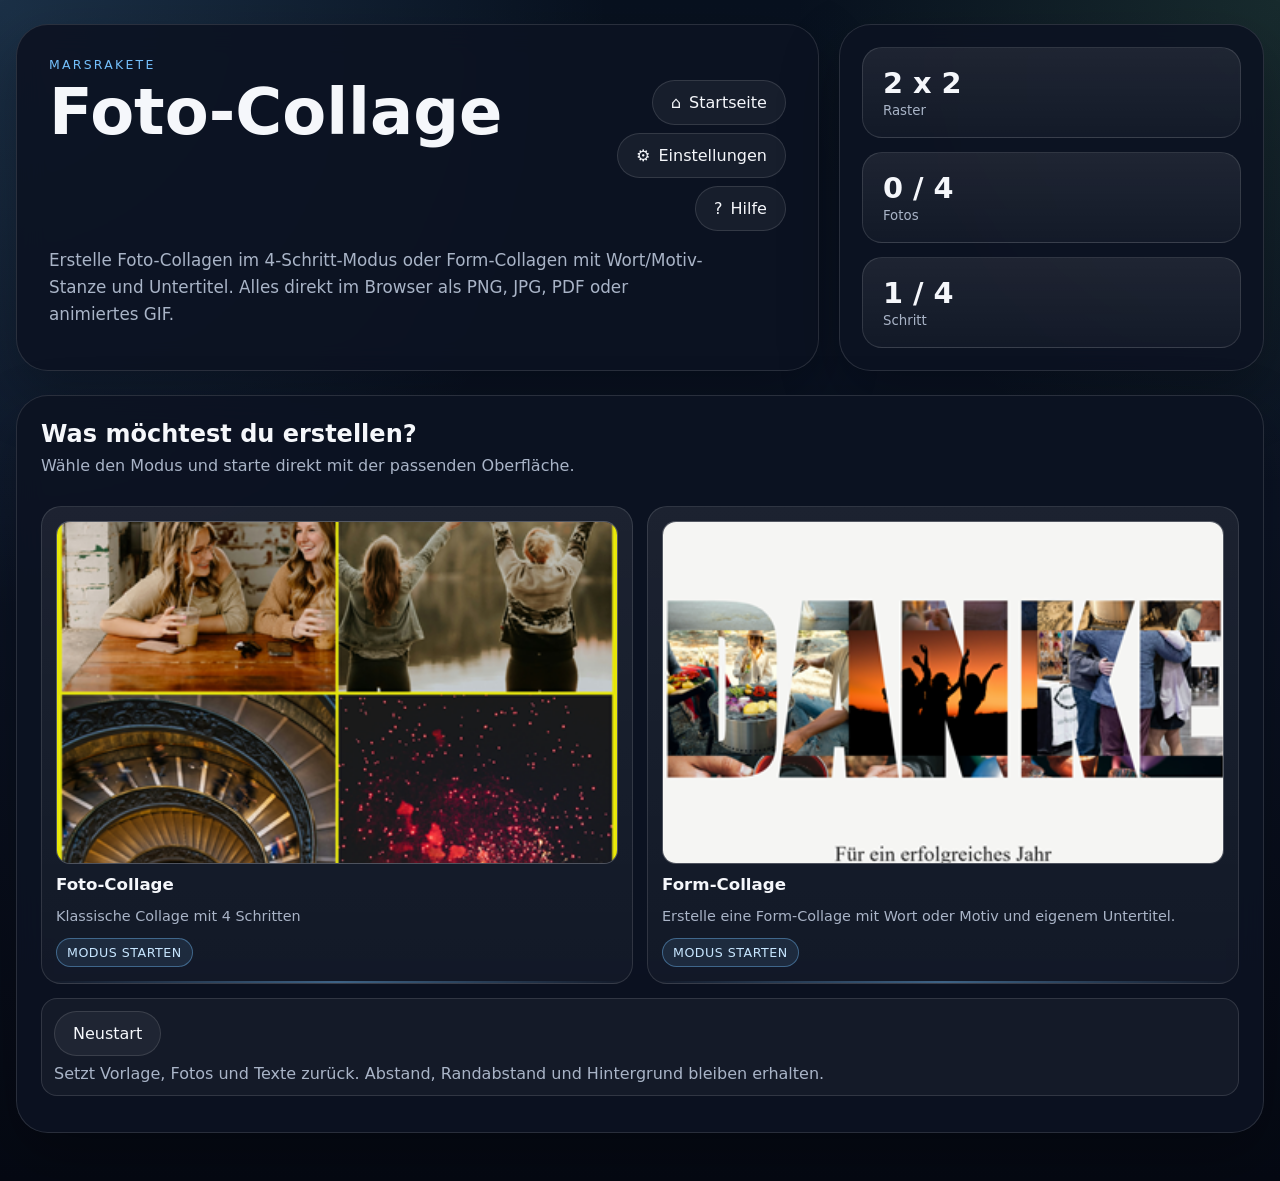
==== commit 226db08a: "Error Upload" ====
--- a/index.html
+++ b/index.html
@@ -2,392 +2,868 @@
 <html lang="de">
   <head>
     <meta charset="UTF-8" />
-    <meta name="viewport" content="width=device-width, initial-scale=1.0, viewport-fit=cover" />
-    <meta name="theme-color" content="#131313" />
+    <meta name="viewport" content="width=device-width, initial-scale=1.0" />
+    <meta name="theme-color" content="#101828" />
     <meta
       name="description"
-      content="Threadline Studio ist ein mehrsprachiger PWA-Bildeditor fuer den Browser mit Canvas-Effekten, Projekt-Backup, Export und mobiler Bedienung."
+      content="In wenigen Schritten zur fertigen Collage: Vorlage wählen, Fotos laden, Ausschnitte feinjustieren und als PNG, JPG, PDF oder animiertes GIF speichern."
     />
     <meta property="og:type" content="website" />
-    <meta property="og:title" content="Threadline Studio" />
+    <meta property="og:site_name" content="Marsrakete" />
+    <meta property="og:title" content="Foto-Collage" />
     <meta
       property="og:description"
-      content="Lade Bilder, kombiniere Effekte, speichere Projekte lokal und exportiere alles direkt im Browser."
+      content="In wenigen Schritten zur fertigen Collage: Vorlage wählen, Fotos laden, Ausschnitte feinjustieren und als PNG, JPG, PDF oder animiertes GIF speichern."
     />
-    <link rel="manifest" href="./manifest.webmanifest" />
+    <meta property="og:url" content="https://marsrakete.github.io/fotocollage/" />
+    <meta property="og:image" content="https://marsrakete.github.io/fotocollage/og-image.jpg" />
+    <meta property="og:image:width" content="1200" />
+    <meta property="og:image:height" content="630" />
+    <meta property="og:image:alt" content="Vorschau der Foto-Collagen-App" />
+    <meta name="twitter:card" content="summary_large_image" />
+    <meta name="twitter:title" content="Foto-Collage" />
+    <meta
+      name="twitter:description"
+      content="In wenigen Schritten zur fertigen Collage: Vorlage wählen, Fotos laden, Ausschnitte feinjustieren und als PNG, JPG, PDF oder animiertes GIF speichern."
+    />
+    <meta name="twitter:image" content="https://marsrakete.github.io/fotocollage/og-image.jpg" />
+    <link rel="manifest" href="./manifest.json" />
     <link rel="icon" href="./icon.svg" type="image/svg+xml" />
     <link rel="icon" href="./icon-192.png" sizes="192x192" type="image/png" />
+    <link rel="icon" href="./icon-512.png" sizes="512x512" type="image/png" />
     <link rel="apple-touch-icon" href="./icon-192.png" />
-    <title>Threadline Studio</title>
+    <title>Foto-Collage</title>
     <link rel="stylesheet" href="./styles.css" />
   </head>
   <body>
-    <div class="app-shell">
+    <div class="shell">
       <header class="hero">
         <div class="hero-copy">
-          <p class="eyebrow" data-i18n="heroEyebrow">Threadline</p>
-          <div class="title-row">
-            <div>
-              <h1 data-i18n="appTitle">Threadline Studio</h1>
-              <p class="lede" data-i18n="heroLede">
-                Browserbasierte Bildbearbeitung ohne KI. Effekte, Zuschnitt, Export, Teilen und Projekt-Backup in einer mobilen PWA.
-              </p>
-            </div>
-            <div class="header-actions">
-              <button class="secondary" id="installButton" type="button" hidden data-i18n="installApp">App installieren</button>
-              <button class="secondary" id="openReadmeButton" type="button" data-i18n="openReadme">README</button>
-              <button class="secondary" id="settingsButton" type="button" data-i18n="settings">Einstellungen</button>
+          <p class="eyebrow" id="heroEyebrow">Marsrakete</p>
+          <div class="hero-title-row">
+            <h1 id="appTitle">Foto-Collage</h1>
+            <div class="hero-actions">
+              <button id="homeButton" class="secondary settings-button" type="button" aria-label="Startseite öffnen">
+                <span aria-hidden="true">⌂</span>
+                <span id="homeButtonLabel">Startseite</span>
+              </button>
+              <button id="settingsButton" class="secondary settings-button" type="button" aria-label="Einstellungen">
+                <span aria-hidden="true">⚙</span>
+                <span id="settingsButtonLabel">Einstellungen</span>
+              </button>
+              <button id="helpButton" class="secondary settings-button" type="button" aria-label="Hilfe öffnen">
+                <span aria-hidden="true">?</span>
+                <span id="helpButtonLabel">Hilfe</span>
+              </button>
             </div>
           </div>
-          <p class="hero-meta" id="autosaveBadge" data-i18n="autosaveReady">Autosave aktiv</p>
+          <p class="lede" id="heroLede">Erstelle Foto-Collagen im 4-Schritt-Modus oder Form-Collagen mit Wort/Motiv-Stanze und Untertitel. Alles direkt im Browser als PNG, JPG, PDF oder animiertes GIF.</p>
+        </div>
+        <div class="hero-card" id="heroCard">
+          <div class="hero-stat">
+            <span id="gridSummary">2 x 2</span>
+            <small>Raster</small>
+          </div>
+          <div class="hero-stat">
+            <span id="filledSummary">0 / 4</span>
+            <small>Fotos</small>
+          </div>
+          <div class="hero-stat">
+            <span id="stepSummary">1 / 4</span>
+            <small>Schritt</small>
+          </div>
         </div>
       </header>
 
       <main class="workspace">
-        <div class="canvas-wrap">
-          <section class="stage">
-            <div class="stage-toolbar">
-              <input id="imageInput" type="file" accept="image/*" hidden />
-            </div>
-
-            <div class="canvas-frame" id="canvasFrame">
-              <canvas id="previewCanvas" width="1200" height="900" aria-label="Bildvorschau"></canvas>
-              <div class="canvas-overlay" id="emptyState">
-                <strong data-i18n="emptyTitle">Ein Bild fehlt noch</strong>
-                <p id="emptyBodyText" data-i18n="emptyBody">Ziehe ein Bild in die App oder nutze den Lade-Button.</p>
-              </div>
+        <section class="wizard" id="wizardRoot">
+          <section class="mode-selector" id="modeSelector">
+            <div class="panel-head compact">
+              <h2 id="modeSelectorTitle">Was möchtest du erstellen?</h2>
+              <p id="modeSelectorDesc">Wähle den Modus und starte direkt mit der passenden Oberfläche.</p>
+            </div>
+            <div class="mode-selector-grid">
+              <button class="mode-card" id="photoCollageStartButton" type="button">
+                <span class="mode-card-preview" aria-hidden="true">
+                  <img src="./assets/previews/mode-photo-collage.png" alt="" />
+                </span>
+                <strong id="photoModeTitle">Foto-Collage</strong>
+                <small id="photoModeDesc">Klassische Collage mit 4 Schritten</small>
+                <span class="mode-card-action">Modus starten</span>
+              </button>
+              <button class="mode-card" id="wordMaskStartButton" type="button">
+                <span class="mode-card-preview" aria-hidden="true">
+                  <img src="./assets/previews/mode-form-collage.png" alt="" />
+                </span>
+                <strong id="wordMaskModeTitle">Form-Collage</strong>
+                <small id="wordMaskLaunchHint">Erstelle eine Form-Collage mit Wort oder Motiv und eigenem Untertitel.</small>
+                <span class="mode-card-action">Modus starten</span>
+              </button>
             </div>
           </section>
-        </div>
-
-        <aside class="side-panels">
-          <details class="panel collapsible project-panel" open>
-            <summary class="panel-summary">
-              <div class="panel-head">
-                <h2 data-i18n="projectTitle">Projekt</h2>
-                <p data-i18n="projectIntro">Bild laden, Projekt sichern, laden oder den Stand zuruecksetzen.</p>
-              </div>
-            </summary>
-            <div class="panel-body">
-              <div class="button-row project-actions">
-                <label class="secondary faux-button" for="imageInput" data-i18n="loadImage">Bild laden</label>
-                <button class="secondary" id="downloadBackupButton" type="button" data-i18n="saveProject">Projekt speichern</button>
-                <label class="secondary faux-button" for="backupInput" data-i18n="loadProject">Projekt laden</label>
-                <button class="secondary" id="clearProjectButton" type="button" data-i18n="clearProject">Projekt loeschen</button>
-              </div>
-              <input id="backupInput" type="file" accept="application/json,.json" hidden />
-            </div>
-          </details>
-
-          <details class="panel collapsible" open>
-            <summary class="panel-summary">
-              <div class="panel-head">
-                <h2 data-i18n="transformTitle">Ausschnitt</h2>
-                <p data-i18n="transformIntro">Drehen, spiegeln, zoomen und Fokus justieren.</p>
-              </div>
-            </summary>
-            <div class="panel-body">
-            <div class="field-grid">
+
+          <div class="wizard-top-actions" id="globalTopActions">
+            <div class="restart-launch" id="restartLaunchContainer">
+              <button class="secondary" id="restartButton" type="button">Neustart</button>
+              <p id="restartLaunchHint">Setzt Vorlage, Fotos und Texte zurück. Abstand, Randabstand und Hintergrund bleiben erhalten.</p>
+            </div>
+          </div>
+
+          <div class="photo-mode-area" id="photoModeArea" hidden>
+            <div class="progress">
+              <button class="step-chip active" data-step-target="1" id="stepChip1">1. Vorlage</button>
+              <button class="step-chip" data-step-target="2" id="stepChip2">2. Fotos</button>
+              <button class="step-chip" data-step-target="3" id="stepChip3">3. Feinschliff</button>
+              <button class="step-chip" data-step-target="4" id="stepChip4">4. Export</button>
+            </div>
+
+            <section class="step-panel active" data-step="1">
+            <div class="panel-head">
+              <h2 id="step1Title">Schritt 1: Collage-Vorlage</h2>
+              <p id="step1Desc">Wähle ein Raster oder passe Zeilen und Spalten flexibel an.</p>
+            </div>
+
+            <div class="step1-action-cards">
+              <div class="assistant-launch">
+                <button class="primary" id="assistantStartButton" type="button">Assistent starten</button>
+                <p id="assistantLaunchHint">Lade mehrere Fotos und erhalte passende Vorlagenvorschläge.</p>
+              </div>
+            </div>
+
+            <div class="preset-grid" id="presetGrid"></div>
+
+            <div class="form-grid">
               <label class="field">
-                <span data-i18n="zoom">Zoom</span>
-                <input id="zoomInput" type="range" min="0.5" max="3" step="0.01" value="1" />
-                <strong id="zoomValue">1.00x</strong>
+                <span id="layoutModeLabel">Anordnung</span>
+                <select id="layoutModeSelect">
+                  <option value="grid">Raster (Standard)</option>
+                  <option value="hex-pack">Hex-Pack (kompakt)</option>
+                </select>
+                <div id="layoutModeSuggestion" class="layout-mode-suggestion" hidden>
+                  <span id="layoutModeSuggestionText">Hexagon erkannt. Hex-Pack reduziert Leerräume.</span>
+                  <button id="layoutModeSuggestionApply" class="secondary" type="button">Hex-Pack nutzen</button>
+                </div>
               </label>
               <label class="field">
-                <span data-i18n="panX">X-Verschiebung</span>
-                <input id="panXInput" type="range" min="-1" max="1" step="0.01" value="0" />
-                <strong id="panXValue">0%</strong>
+                <span id="gapLabel">Abstand</span>
+                <input id="gapInput" type="range" min="0" max="40" value="12" />
+                <strong><span id="gapValue">12</span> px</strong>
               </label>
               <label class="field">
-                <span data-i18n="panY">Y-Verschiebung</span>
-                <input id="panYInput" type="range" min="-1" max="1" step="0.01" value="0" />
-                <strong id="panYValue">0%</strong>
+                <span id="outerGapLabel">Randabstand</span>
+                <input id="outerGapInput" type="range" min="0" max="80" step="1" value="12" />
+                <strong><span id="outerGapValue">12</span> px</strong>
               </label>
               <label class="field">
-                <span data-i18n="rotation">Drehung</span>
-                <input id="rotationInput" type="range" min="-180" max="180" step="1" value="0" />
-                <strong id="rotationValue">0°</strong>
+                <span>Hintergrund</span>
+                <input id="backgroundInput" type="color" value="#101828" />
               </label>
             </div>
-            <div class="button-row">
-              <button class="secondary" id="rotateLeftButton" type="button" data-i18n="rotateLeft">90° links</button>
-              <button class="secondary" id="rotateRightButton" type="button" data-i18n="rotateRight">90° rechts</button>
-              <button class="secondary" id="flipXButton" type="button" data-i18n="flipHorizontal">Horizontal spiegeln</button>
-              <button class="secondary" id="flipYButton" type="button" data-i18n="flipVertical">Vertikal spiegeln</button>
-            </div>
-            <div class="button-row">
-              <button class="secondary" id="resetImageButton" type="button" data-i18n="resetImage">Bild zuruecksetzen</button>
-              <button class="secondary" id="fitButton" type="button" data-i18n="fitToFrame">Einpassen</button>
-              <button class="secondary" id="centerButton" type="button" data-i18n="centerImage">Zentrieren</button>
-            </div>
-            </div>
-          </details>
-
-          <details class="panel collapsible" open>
-            <summary class="panel-summary">
-              <div class="panel-head">
-                <h2 data-i18n="correctionTitle">Korrektur</h2>
-                <p data-i18n="correctionIntro">Basiswerte fuer Licht, Farbe und Schaerfe.</p>
-              </div>
-            </summary>
-            <div class="panel-body">
-              <div class="field-grid" id="correctionFields"></div>
-            </div>
-          </details>
-
-          <details class="panel collapsible" open>
-            <summary class="panel-summary">
-              <div class="panel-head">
-                <h2 data-i18n="styleTitle">Stil</h2>
-                <p data-i18n="styleIntro">Looks fuer Graustufen, Vintage, Duotone und Raster.</p>
-              </div>
-            </summary>
-            <div class="panel-body">
-            <div class="field-grid" id="styleFields"></div>
-            <div class="color-inline">
+            <div class="step-actions">
+              <button class="primary" id="toStep2">Weiter zu den Fotos</button>
+            </div>
+            </section>
+
+            <section class="step-panel" data-step="2">
+            <div class="panel-head">
+              <h2 id="step2Title">Schritt 2: Fotos laden</h2>
+              <p id="step2Desc">
+                Lade genau so viele Fotos, wie das Raster benötigt.
+                Fehlende Plätze bleiben markiert.
+              </p>
+            </div>
+
+            <div class="upload-zone" id="dropZone">
+              <input id="fileInput" type="file" accept="image/*" multiple />
+              <div>
+                <strong id="uploadTitle">Fotos auswählen</strong>
+                <p id="uploadDesc">Alle Bilder werden der Reihe nach in die freien Felder gesetzt.</p>
+              </div>
+            </div>
+
+            <div class="slot-status" id="slotStatus"></div>
+            <div class="slot-grid" id="slotGrid"></div>
+
+            <div class="step-actions">
+              <button class="secondary" data-prev-step="1">Zurück</button>
+              <button class="primary" id="toStep3">Weiter zum Feinschliff</button>
+            </div>
+            </section>
+
+            <section class="step-panel" data-step="3">
+            <div class="panel-head">
+              <h2 id="step3Title">Schritt 3: Feinschliff</h2>
+              <p id="step3Desc">
+                Bearbeite direkt in der Vorschau. Zum Umordnen nutze den Button Sortieren.
+              </p>
+            </div>
+
+            <div class="hex-tuning" id="hexTuningPanel" hidden>
+              <strong id="hexTuningTitle">Hex-Layout Feinabstand</strong>
+              <div class="hex-tuning-grid">
+                <label class="field">
+                  <span id="hexStepXLabel">Hex X-Abstand</span>
+                  <input id="hexStepXInput" type="range" min="0.60" max="1.20" step="0.01" value="0.86" />
+                  <strong><span id="hexStepXValue">0.86</span></strong>
+                </label>
+                <label class="field">
+                  <span id="hexStepYLabel">Hex Y-Abstand</span>
+                  <input id="hexStepYInput" type="range" min="0.60" max="1.40" step="0.01" value="1.00" />
+                  <strong><span id="hexStepYValue">1.00</span></strong>
+                </label>
+                <label class="field">
+                  <span id="hexScaleXLabel">Hex Feldgröße X</span>
+                  <input id="hexScaleXInput" type="range" min="0.60" max="1.20" step="0.01" value="1.00" />
+                  <strong><span id="hexScaleXValue">1.00</span></strong>
+                </label>
+                <label class="field">
+                  <span id="hexScaleYLabel">Hex Feldgröße Y</span>
+                  <input id="hexScaleYInput" type="range" min="0.60" max="1.20" step="0.01" value="1.00" />
+                  <strong><span id="hexScaleYValue">1.00</span></strong>
+                </label>
+              </div>
+              <button class="secondary" id="resetHexLayoutButton" type="button">Hex-Layout zurücksetzen</button>
+            </div>
+
+            <div class="editor-layout">
+              <div class="collage-preview-wrap">
+                <div class="collage-preview" id="collagePreview"></div>
+              </div>
+
+              <aside class="editor-panel">
+                <div class="panel-head compact">
+                  <h3 id="activeCellTitle">Aktives Feld</h3>
+                  <p id="activeCellInfo">Wähle ein Feld aus der Collage.</p>
+                </div>
+                <div class="editor-frame" id="editorFrame">
+                  <p class="editor-info" id="dragHint">Direkt in der Vorschau verschieben, zoomen und anpassen</p>
+                </div>
+                <div class="editor-controls">
+                  <button class="secondary" id="prevCell">Vorheriges Feld</button>
+                  <button class="secondary" id="nextCell">Nächstes Feld</button>
+                  <button class="secondary" id="flipHorizontalButton">Horizontal spiegeln</button>
+                  <button class="secondary" id="flipVerticalButton">Vertikal spiegeln</button>
+                  <button class="secondary" id="rotateLeftButton">90° nach links drehen</button>
+                  <button class="secondary" id="toggleReorderMode" type="button">Sortieren</button>
+                  <button class="secondary" id="replaceCell">Bild ersetzen</button>
+                  <button class="secondary" id="deleteCell">Bild löschen</button>
+                  <button class="secondary control-wide" id="openCropDialogButton">Bildausschnitt wählen</button>
+                  <button class="secondary control-wide" id="resetFocus">Ausschnitt zurücksetzen</button>
+                </div>
+                <label class="field zoom-field">
+                  <span id="zoomLabel">Zoom</span>
+                  <input id="zoomInput" type="range" min="0.35" max="4" step="0.05" value="1" />
+                  <strong><span id="zoomValue">100</span> %</strong>
+                </label>
+                <button class="secondary control-wide" id="resetZoom" type="button">Zoom zurücksetzen</button>
+                <label class="field" id="slotShapeField" hidden>
+                  <span id="slotShapeLabel">Form</span>
+                  <select id="slotShapeSelect">
+                    <option value="rect">Quadrat</option>
+                    <option value="rounded-rect">Abgerundet</option>
+                    <option value="circle">Kreis</option>
+                    <option value="diamond">Raute</option>
+                    <option value="hexagon">Sechseck</option>
+                  </select>
+                </label>
+                <div class="field text-editor-field">
+                  <strong id="textEditorTitle">Text</strong>
+                  <label>
+                    <span id="textLabel">Text</span>
+                    <textarea id="textInput" rows="3" placeholder="Text im Feld platzieren"></textarea>
+                  </label>
+                  <label>
+                    <span id="textSizeLabel">Schriftgröße</span>
+                    <input id="textSizeInput" type="range" min="12" max="160" step="1" value="48" />
+                    <strong><span id="textSizeValue">48</span> px</strong>
+                  </label>
+                  <label>
+                    <span id="textFontLabel">Schriftart</span>
+                    <select id="textFontSelect">
+                      <option value="Segoe UI, system-ui, sans-serif">Segoe UI</option>
+                      <option value="Arial, Helvetica, sans-serif">Arial</option>
+                      <option value="'Times New Roman', Times, serif">Times New Roman</option>
+                      <option value="'Courier New', Courier, monospace">Courier New</option>
+                      <option value="Georgia, serif">Georgia</option>
+                    </select>
+                  </label>
+                  <div class="text-toggle-row">
+                    <label><input id="textBoldInput" type="checkbox" /> <span id="textBoldLabel">Fett</span></label>
+                    <label><input id="textItalicInput" type="checkbox" /> <span id="textItalicLabel">Kursiv</span></label>
+                  </div>
+                  <label>
+                    <span id="textColorLabel">Textfarbe</span>
+                    <input id="textColorInput" type="color" value="#ffffff" />
+                  </label>
+                  <button class="secondary" id="resetTextPosition" type="button">Textposition zurücksetzen</button>
+                  <p class="settings-status warning-text" id="textWarning" hidden></p>
+                </div>
+                <input id="replaceInput" type="file" accept="image/*" hidden />
+              </aside>
+            </div>
+
+            <div class="step-actions">
+              <button class="secondary" data-prev-step="2">Zurück</button>
+              <button class="primary" id="toStep4">Weiter zum Export</button>
+            </div>
+            </section>
+
+            <section class="step-panel" data-step="4">
+            <div class="panel-head">
+              <h2 id="step4Title">Schritt 4: Export</h2>
+              <p id="step4Desc">
+                Die Collage wird in hoher Auflösung gerendert und kann geteilt
+                oder in mehreren Formaten gespeichert werden.
+              </p>
+            </div>
+
+            <div class="export-layout">
+              <div class="export-card">
+                <div class="field">
+                  <span id="exportPresetLabel">Export-Preset</span>
+                  <div id="exportPresetGrid" class="export-preset-grid"></div>
+                  <select id="exportPresetSelect" class="export-preset-select" aria-label="Export-Preset"></select>
+                </div>
+                <label class="field">
+                  <span id="exportFormatLabel">Exportformat</span>
+                  <select id="exportFormatSelect">
+                    <option value="png">PNG</option>
+                    <option value="jpeg">JPEG</option>
+                    <option value="pdf">PDF</option>
+                    <option value="gif">GIF (animiert)</option>
+                  </select>
+                </label>
+                <label class="field" id="gifDelayField" hidden>
+                  <span id="gifDelayLabel">Sekunden zwischen Frames</span>
+                  <input id="gifDelayInput" type="range" min="0.1" max="10" step="0.1" value="1.0" />
+                  <strong><span id="gifDelayValue">1.0</span> s</strong>
+                </label>
+                <label class="field">
+                  <span id="exportWidthLabel">Exportbreite</span>
+                  <input id="exportWidthInput" type="range" min="100" max="6000" step="10" value="1200" />
+                  <strong><span id="exportWidthValue">1200</span> px</strong>
+                </label>
+                <p class="helper" id="exportHelp">
+                  Der Export skaliert das gewählte Raster samt Zwischenräumen
+                  und verwendet die aktuellen Ausschnitte.
+                </p>
+                <div class="safe-area-info" id="safeAreaInfo" hidden>
+                  <span class="settings-status" id="safeAreaInfoText">Safe Area aktiv für dieses Social-Preset.</span>
+                  <button class="secondary icon-only" id="safeAreaHelpButton" type="button" aria-label="Safe-Area-Hilfe">?</button>
+                </div>
+                <button class="secondary" id="autoFitSafeAreaButton" type="button" hidden>
+                  Passe die Collage automatisch an die Zielgröße an
+                </button>
+                <p class="settings-status warning-text export-warning" id="exportWarning" hidden></p>
+                <div class="export-actions">
+                  <button class="primary" id="shareButton">Teilen</button>
+                  <button class="secondary" id="downloadButton" hidden>Als PNG speichern</button>
+                </div>
+                <p class="settings-status export-status" id="exportStatus" hidden></p>
+              </div>
+
+              <div class="export-preview">
+                <canvas id="exportCanvas" width="1200" height="1200"></canvas>
+              </div>
+            </div>
+
+            <div class="step-actions">
+              <button class="secondary" data-prev-step="3">Zurück</button>
+            </div>
+            </section>
+          </div>
+
+          <section class="wordmask-stage" id="wordMaskStage" hidden>
+            <div class="panel-head">
+              <h2 id="wordMaskStageTitle">Form-Collage</h2>
+              <p id="wordMaskIntro">Schritt A: Zielgröße wählen. Schritt B: Wort oder Motiv festlegen. Schritt C: Fotos laden, Untertitel gestalten, exportieren.</p>
+            </div>
+            <div class="wordmask-preview-wrap wordmask-preview-sticky">
+              <canvas id="wordMaskCanvas" width="1500" height="1000"></canvas>
+            </div>
+
+            <section class="updates-block wordmask-step-block" data-wordmask-step="a">
+              <button id="wordMaskStepAToggle" class="wordmask-step-toggle" type="button" aria-expanded="true" aria-controls="wordMaskStepAContent">
+                <span id="wordMaskStepA">Schritt A: Zielgröße</span>
+                <span class="wordmask-step-chevron" aria-hidden="true">▾</span>
+              </button>
+              <div id="wordMaskStepAContent" class="wordmask-step-content">
               <label class="field">
-                <span data-i18n="duotoneDark">Duotone dunkel</span>
-                <input id="duotoneDarkInput" type="color" value="#111111" />
+                <span id="wordMaskPresetLabel">Format</span>
+                <select id="wordMaskPresetSelect">
+                  <option value="postcard">Postkarte 3:2</option>
+                  <option value="square">Quadrat</option>
+                  <option value="instagram-portrait">Instagram Hochformat</option>
+                  <option value="story">Story / Reel</option>
+                  <option value="open-graph">Open Graph / Link-Card</option>
+                  <option value="a4-portrait">DIN A4 Hoch</option>
+                  <option value="a4-landscape">DIN A4 Quer</option>
+                  <option value="poster">Poster 2:3</option>
+                  <option value="free">Frei</option>
+                </select>
+                <small id="wordMaskPresetMeta" class="helper wordmask-preset-meta">1500 x 1000 px · 3:2 · Querformat</small>
               </label>
-              <label class="field">
-                <span data-i18n="duotoneLight">Duotone hell</span>
-                <input id="duotoneLightInput" type="color" value="#f8d48f" />
+              <div id="wordMaskFreeSizeRow" class="wordmask-free-size" hidden>
+                <label class="field">
+                  <span id="wordMaskWidthLabel">Breite</span>
+                  <input id="wordMaskWidthInput" type="number" min="600" max="6000" step="10" value="1500" />
+                </label>
+                <label class="field">
+                  <span id="wordMaskHeightLabel">Höhe</span>
+                  <input id="wordMaskHeightInput" type="number" min="600" max="6000" step="10" value="1000" />
+                </label>
+              </div>
+              </div>
+            </section>
+
+            <section class="updates-block wordmask-step-block" data-wordmask-step="b">
+              <button id="wordMaskStepBToggle" class="wordmask-step-toggle" type="button" aria-expanded="true" aria-controls="wordMaskStepBContent">
+                <span id="wordMaskStepB">Schritt B: Stanze</span>
+                <span class="wordmask-step-chevron" aria-hidden="true">▾</span>
+              </button>
+              <div id="wordMaskStepBContent" class="wordmask-step-content">
+              <div class="field">
+                <span id="wordMaskModeLabel">Auswahl</span>
+                <div class="wordmask-mode-toggle" id="wordMaskModeToggle">
+                  <button id="wordMaskModeWordButton" class="secondary" type="button">Wort</button>
+                  <button id="wordMaskModeMotifButton" class="secondary" type="button">Motive</button>
+                </div>
+              </div>
+              <div class="field" id="wordMaskMotifField" hidden>
+                <span id="wordMaskStencilLabel">Motiv</span>
+                <div class="wordmask-motif-grid" id="wordMaskMotifGrid"></div>
+              </div>
+              <label class="field" id="wordMaskShapeSizeField" hidden>
+                <span id="wordMaskShapeSizeLabel">Stanzen-Größe</span>
+                <input id="wordMaskShapeSizeInput" type="range" min="10" max="6000" step="5" value="1300" />
+                <strong><span id="wordMaskShapeSizeValue">1300</span> px</strong>
               </label>
-              <label class="field">
-                <span data-i18n="overlayColor">Overlay-Farbe</span>
-                <input id="overlayColorInput" type="color" value="#ff6a3d" />
+              <label class="field" id="wordMaskWordField">
+                <span id="wordMaskWordLabel">Wort</span>
+                <input id="wordMaskWordInput" type="text" maxlength="32" value="DANKE" />
               </label>
-            </div>
-            <div class="focus-block">
-              <div class="focus-block-head">
-                <h3 data-i18n="styleColorFocusTitle">Farbfokus</h3>
-                <p data-i18n="styleColorFocusIntro">Zwei Zielfarben koennen stehen bleiben, der Rest wird schwarzweiss.</p>
-              </div>
-              <div class="field-grid compact-grid" id="colorFocusFields"></div>
-              <div class="color-inline focus-color-inline">
-                <label class="field">
-                  <span data-i18n="focusColorOne">Zielfarbe 1</span>
-                  <input id="focusColorInput" type="color" value="#ff3b30" />
-                </label>
-                <label class="field">
-                  <span data-i18n="focusColorTwo">Zielfarbe 2</span>
-                  <input id="focusColor2Input" type="color" value="#ffd400" />
-                </label>
-              </div>
-              <div class="button-row focus-actions">
-                <button class="secondary" id="focusColorPickerButton" type="button" data-i18n="focusColorPickerOne">Pipette 1</button>
-                <button class="secondary" id="focusColor2PickerButton" type="button" data-i18n="focusColorPickerTwo">Pipette 2</button>
-              </div>
-            </div>
-            </div>
-          </details>
-
-          <details class="panel collapsible" open>
-            <summary class="panel-summary">
-              <div class="panel-head">
-                <h2 data-i18n="fxTitle">Verfremdung</h2>
-                <p data-i18n="fxIntro">Pixelate, Glitch, Relief, Konturen und Zeichnungslooks.</p>
-              </div>
-            </summary>
-            <div class="panel-body">
-              <div class="field-grid" id="fxFields"></div>
-            </div>
-          </details>
-
-          <details class="panel collapsible" open>
-            <summary class="panel-summary">
-              <div class="panel-head">
-                <h2 data-i18n="morphTitle">Morphologie</h2>
-                <p data-i18n="morphIntro">Kanten, Dilatation, Erosion und strukturierte Operatoren.</p>
-              </div>
-            </summary>
-            <div class="panel-body">
-              <div class="field-grid" id="morphologyFields"></div>
-            </div>
-          </details>
-
-          <details class="panel collapsible" open>
-            <summary class="panel-summary">
-              <div class="panel-head">
-                <h2 data-i18n="patternTitle">Muster</h2>
-                <p data-i18n="patternIntro">Streifen, Raster, Schraffur, Wellen und grafische Overlays.</p>
-              </div>
-            </summary>
-            <div class="panel-body">
-              <div class="field-grid" id="patternFields"></div>
-            </div>
-          </details>
-
-          <details class="panel collapsible" open>
-            <summary class="panel-summary">
-              <div class="panel-head">
-                <h2 data-i18n="materialTitle">Material</h2>
-                <p data-i18n="materialIntro">Glas, Papier, Metall, Stoff und andere Oberflaechen-Looks.</p>
-              </div>
-            </summary>
-            <div class="panel-body">
-              <div class="field-grid" id="materialFields"></div>
-            </div>
-          </details>
-
-          <details class="panel collapsible" open>
-            <summary class="panel-summary">
-              <div class="panel-head">
-                <h2 data-i18n="atmosphereTitle">Stoerung</h2>
-                <p data-i18n="atmosphereIntro">Signalfehler, Licht, Staub, Nebel und Atmosphaere.</p>
-              </div>
-            </summary>
-            <div class="panel-body">
-              <div class="field-grid" id="atmosphereFields"></div>
-            </div>
-          </details>
-
-          <details class="panel collapsible" open>
-            <summary class="panel-summary">
-              <div class="panel-head">
-                <h2 data-i18n="artTitle">Kunst</h2>
-                <p data-i18n="artIntro">Rasterzerfall, Collage, Facetten und traumartige Bildbrueche.</p>
-              </div>
-            </summary>
-            <div class="panel-body">
-              <div class="field-grid" id="artFields"></div>
-            </div>
-          </details>
-
-          <details class="panel collapsible export-panel" open>
-            <summary class="panel-summary">
-              <div class="panel-head">
-                <h2 data-i18n="exportTitle">Export</h2>
-                <p data-i18n="exportIntro">Verschiedene Formate, PDF-Ausgabe und direkte Share-Option.</p>
-              </div>
-            </summary>
-            <div class="panel-body">
-            <div class="field-grid compact-grid">
-              <label class="field">
-                <span data-i18n="exportFormat">Format</span>
-                <select id="exportFormatSelect">
-                  <option value="png">PNG</option>
-                  <option value="jpeg">JPEG</option>
-                  <option value="webp">WebP</option>
-                  <option value="pdf">PDF</option>
-                </select>
+              <div class="wordmask-row" id="wordMaskWordStyleRow">
+                <label class="field">
+                  <span id="wordMaskFontLabel">Schriftart</span>
+                  <select id="wordMaskFontSelect">
+                    <option value="Impact, Haettenschweiler, 'Arial Narrow Bold', sans-serif">Impact</option>
+                    <option value="'Arial Black', Arial, Helvetica, sans-serif">Arial Black</option>
+                    <option value="'Franklin Gothic Heavy', 'Arial Narrow Bold', Arial, sans-serif">Franklin Gothic Heavy</option>
+                    <option value="Haettenschweiler, 'Arial Narrow Bold', sans-serif">Haettenschweiler</option>
+                    <option value="'Rockwell Extra Bold', 'Arial Black', serif">Rockwell Extra Bold</option>
+                    <option value="'Copperplate Gothic Bold', 'Arial Black', serif">Copperplate Bold</option>
+                    <option value="'Bodoni MT Black', Didot, serif">Bodoni Black</option>
+                    <option value="Arial, Helvetica, sans-serif">Arial</option>
+                    <option value="Segoe UI, system-ui, sans-serif">Segoe UI</option>
+                    <option value="'Times New Roman', Times, serif">Times New Roman</option>
+                    <option value="'Courier New', Courier, monospace">Courier New</option>
+                    <option value="Georgia, serif">Georgia</option>
+                    <option value="'Trebuchet MS', 'Segoe UI', sans-serif">Trebuchet MS</option>
+                    <option value="Verdana, Geneva, sans-serif">Verdana</option>
+                    <option value="'Gill Sans', 'Gill Sans MT', Calibri, sans-serif">Gill Sans</option>
+                    <option value="'Palatino Linotype', Palatino, serif">Palatino</option>
+                    <option value="'Lucida Handwriting', 'Brush Script MT', cursive">Handwriting</option>
+                  </select>
+                </label>
+                <label class="field">
+                  <span id="wordMaskSizeLabel">Schriftgröße</span>
+                  <input id="wordMaskSizeInput" type="range" min="10" max="6000" step="5" value="1300" />
+                </label>
+              </div>
+              <div class="wordmask-row" id="wordMaskWordToggleRow">
+                <label class="watermark-toggle">
+                  <input id="wordMaskWordBoldInput" type="checkbox" checked />
+                  <span id="wordMaskWordBoldLabel">Fett</span>
+                </label>
+                <label class="watermark-toggle">
+                  <input id="wordMaskWordItalicInput" type="checkbox" />
+                  <span id="wordMaskWordItalicLabel">Kursiv</span>
+                </label>
+              </div>
+              <label class="field" id="wordMaskSpacingField">
+                <span id="wordMaskSpacingLabel">Zeichenabstand</span>
+                <input id="wordMaskSpacingInput" type="range" min="0" max="120" step="1" value="8" />
               </label>
-              <label class="field">
-                <span data-i18n="exportSize">Breite</span>
-                <select id="exportWidthSelect">
-                  <option value="1600">1600 px</option>
-                  <option value="2400" selected>2400 px</option>
-                  <option value="3200">3200 px</option>
-                  <option value="4000">4000 px</option>
-                </select>
-              </label>
-              <label class="field">
-                <span data-i18n="quality">Qualitaet</span>
-                <input id="qualityInput" type="range" min="0.4" max="1" step="0.01" value="0.92" />
-                <strong id="qualityValue">92%</strong>
-              </label>
-            </div>
-            <div class="button-row">
-              <button class="primary" id="exportButton" type="button" data-i18n="exportNow" disabled>Exportieren</button>
-              <button class="secondary" id="shareImageButton" type="button" data-i18n="shareImage" disabled>Bild teilen</button>
-            </div>
-            </div>
-          </details>
-        </aside>
+              <div class="wordmask-row">
+                <label class="field">
+                  <span id="wordMaskPositionXLabel">Position X</span>
+                  <input id="wordMaskPositionXInput" type="range" min="0" max="100" step="1" value="50" />
+                  <strong id="wordMaskPositionXValue">50%</strong>
+                </label>
+                <label class="field">
+                  <span id="wordMaskPositionYLabel">Position Y</span>
+                  <input id="wordMaskPositionYInput" type="range" min="0" max="100" step="1" value="50" />
+                  <strong id="wordMaskPositionYValue">50%</strong>
+                </label>
+              </div>
+              <button id="wordMaskPositionResetButton" class="secondary" type="button">Position zurücksetzen</button>
+              </div>
+            </section>
+
+            <section class="updates-block wordmask-step-block" data-wordmask-step="c">
+              <button id="wordMaskStepCToggle" class="wordmask-step-toggle" type="button" aria-expanded="true" aria-controls="wordMaskStepCContent">
+                <span id="wordMaskStepC">Schritt C: Fotos + Untertitel</span>
+                <span class="wordmask-step-chevron" aria-hidden="true">▾</span>
+              </button>
+              <div id="wordMaskStepCContent" class="wordmask-step-content">
+              <div class="wordmask-tabs" id="wordMaskTabs">
+                <button id="wordMaskTabPhotos" class="secondary active" data-wordmask-tab="photos" type="button">Fotos</button>
+                <button id="wordMaskTabSubtitle" class="secondary" data-wordmask-tab="subtitle" type="button">Untertitel</button>
+                <button id="wordMaskTabExport" class="secondary" data-wordmask-tab="export" type="button">Export</button>
+              </div>
+              <div id="wordMaskPanelPhotos" class="wordmask-tab-panel" data-wordmask-panel="photos">
+                <label class="field">
+                  <span id="wordMaskBackgroundLabel">Hintergrundfarbe</span>
+                  <input id="wordMaskBackgroundInput" type="color" value="#f5f5f3" />
+                </label>
+                <label class="field">
+                  <span id="wordMaskPhotosLabel">Fotos laden</span>
+                  <input id="wordMaskPhotosInput" type="file" accept="image/*" multiple />
+                </label>
+                <div class="wordmask-order-actions">
+                  <button id="wordMaskShufflePhotosButton" class="secondary" type="button">Bilder zufällig neu platzieren</button>
+                  <button id="wordMaskToggleReorderButton" class="secondary" type="button">Sortieren</button>
+                </div>
+                <p class="settings-status" id="wordMaskPhotosStatus"></p>
+                <p class="settings-status" id="wordMaskReorderHint" hidden></p>
+                <div class="field" id="wordMaskPhotoOrderField" hidden>
+                  <span id="wordMaskPhotoOrderLabel">Foto-Reihenfolge</span>
+                  <div id="wordMaskPhotoOrder" class="wordmask-photo-order"></div>
+                </div>
+                <div class="field" id="wordMaskPhotoAdjustField" hidden>
+                  <span id="wordMaskActivePhotoLabel">Aktives Foto</span>
+                  <strong id="wordMaskActivePhotoValue">-</strong>
+                  <span id="wordMaskPhotoZoomLabel">Zoom</span>
+                  <input id="wordMaskPhotoZoomInput" type="range" min="0.35" max="4" step="0.01" value="1" />
+                  <strong id="wordMaskPhotoZoomValue">100%</strong>
+                  <button id="wordMaskPhotoZoomResetButton" class="secondary" type="button">Ausschnitt + Zoom zurücksetzen</button>
+                  <p id="wordMaskPhotoAdjustHint" class="settings-status">In der Vorschau ziehen für Ausschnitt, Pinch/Mausrad für Zoom.</p>
+                </div>
+              </div>
+              <div id="wordMaskPanelSubtitle" class="wordmask-tab-panel" data-wordmask-panel="subtitle" hidden>
+                <label class="field">
+                  <span id="wordMaskSubtitleLabel">Untertitel (frei bewegbar)</span>
+                  <input id="wordMaskSubtitleInput" type="text" maxlength="120" placeholder="Für ein erfolgreiches Jahr" />
+                </label>
+                <div class="wordmask-row">
+                  <label class="field">
+                    <span id="wordMaskSubtitleFontLabel">Schriftart</span>
+                    <select id="wordMaskSubtitleFontSelect">
+                      <option value="Impact, Haettenschweiler, 'Arial Narrow Bold', sans-serif">Impact</option>
+                      <option value="'Arial Black', Arial, Helvetica, sans-serif">Arial Black</option>
+                      <option value="'Franklin Gothic Heavy', 'Arial Narrow Bold', Arial, sans-serif">Franklin Gothic Heavy</option>
+                      <option value="Haettenschweiler, 'Arial Narrow Bold', sans-serif">Haettenschweiler</option>
+                      <option value="'Brush Script MT', 'Segoe Script', cursive">Brush Script</option>
+                      <option value="'Segoe Script', 'Lucida Handwriting', cursive">Segoe Script</option>
+                      <option value="'Monotype Corsiva', 'Times New Roman', cursive">Monotype Corsiva</option>
+                      <option value="'Snell Roundhand', 'Brush Script MT', cursive">Snell Roundhand</option>
+                      <option value="'Times New Roman', Times, serif">Times New Roman</option>
+                      <option value="Georgia, serif">Georgia</option>
+                      <option value="Arial, Helvetica, sans-serif">Arial</option>
+                      <option value="Segoe UI, system-ui, sans-serif">Segoe UI</option>
+                      <option value="'Courier New', Courier, monospace">Courier New</option>
+                      <option value="'Trebuchet MS', 'Segoe UI', sans-serif">Trebuchet MS</option>
+                      <option value="Verdana, Geneva, sans-serif">Verdana</option>
+                      <option value="'Gill Sans', 'Gill Sans MT', Calibri, sans-serif">Gill Sans</option>
+                      <option value="'Palatino Linotype', Palatino, serif">Palatino</option>
+                      <option value="'Lucida Handwriting', 'Brush Script MT', cursive">Handwriting</option>
+                      <option value="'Comic Sans MS', 'Comic Sans', cursive">Comic Sans</option>
+                    </select>
+                  </label>
+                  <label class="field">
+                    <span id="wordMaskSubtitleSizeLabel">Schriftgröße</span>
+                    <input id="wordMaskSubtitleSizeInput" type="range" min="18" max="140" step="1" value="56" />
+                  </label>
+                </div>
+                <div class="wordmask-row">
+                  <label class="watermark-toggle">
+                    <input id="wordMaskSubtitleBoldInput" type="checkbox" />
+                    <span id="wordMaskSubtitleBoldLabel">Fett</span>
+                  </label>
+                  <label class="watermark-toggle">
+                    <input id="wordMaskSubtitleItalicInput" type="checkbox" />
+                    <span id="wordMaskSubtitleItalicLabel">Kursiv</span>
+                  </label>
+                  <label class="watermark-toggle">
+                    <input id="wordMaskSubtitleSmallCapsInput" type="checkbox" />
+                    <span id="wordMaskSubtitleSmallCapsLabel">Kapitälchen</span>
+                  </label>
+                </div>
+                <label class="field">
+                  <span id="wordMaskSubtitleColorLabel">Textfarbe</span>
+                  <input id="wordMaskSubtitleColorInput" type="color" value="#222222" />
+                </label>
+              </div>
+              <div id="wordMaskPanelExport" class="wordmask-tab-panel" data-wordmask-panel="export" hidden>
+                <label class="field">
+                  <span id="wordMaskOutputFormatLabel">Exportformat</span>
+                  <select id="wordMaskOutputFormatSelect">
+                    <option value="png">PNG</option>
+                    <option value="jpeg">JPEG</option>
+                    <option value="pdf">PDF</option>
+                  </select>
+                </label>
+                <div class="settings-footer wordmask-actions">
+                  <button id="wordMaskShareButton" class="primary" type="button">Teilen</button>
+                  <button id="wordMaskSaveButton" class="secondary" type="button">Speichern</button>
+                </div>
+              </div>
+              </div>
+            </section>
+
+          </section>
+        </section>
       </main>
-
     </div>
 
-    <dialog id="settingsDialog" class="dialog">
-      <form method="dialog" class="dialog-card">
+    <template id="slotTemplate">
+      <div class="slot" role="button" tabindex="0">
+        <span class="slot-index"></span>
+        <img alt="" />
+        <span class="slot-label">Leer</span>
+      </div>
+    </template>
+
+    <template id="previewCellTemplate">
+      <div class="preview-cell" role="button" tabindex="0">
+        <span class="cell-index"></span>
+        <img alt="" />
+        <span class="empty-note">Bild fehlt</span>
+      </div>
+    </template>
+
+    <dialog id="settingsDialog" class="settings-dialog">
+      <form id="settingsForm" method="dialog" class="settings-panel">
         <div class="dialog-head">
-          <div>
-            <h2 data-i18n="settingsTitle">Einstellungen</h2>
-            <p data-i18n="settingsIntro">Sprache, Backup, Updates und Projektverwaltung.</p>
+          <h2 id="settingsTitle">Einstellungen</h2>
+          <button class="secondary icon-only" value="cancel" aria-label="Schließen" type="submit">✕</button>
+        </div>
+        <p id="settingsIntro" class="dialog-copy">Sprache, Version und Aktualisierung der App.</p>
+        <label class="field">
+          <span id="languageLabel">Sprache</span>
+          <select id="languageSelect">
+            <option value="auto">Automatisch</option>
+            <option value="de">Deutsch</option>
+            <option value="en">English</option>
+            <option value="fr">Français</option>
+          </select>
+        </label>
+        <section class="updates-block">
+          <h3 id="updatesTitle">Updates</h3>
+          <p id="versionLabel" class="version-label"></p>
+          <div class="settings-stack">
+            <button id="checkForUpdatesButton" class="secondary" type="button">Auf Update prüfen</button>
+            <p id="updateCheckStatus" class="settings-status" hidden></p>
+            <button id="reloadAppButton" class="primary" type="button" hidden>Neu laden</button>
           </div>
-          <button class="icon-button" value="cancel" aria-label="Close">×</button>
-        </div>
-
-        <div class="dialog-body">
+        </section>
+        <section class="updates-block">
+          <h3 id="tipsTitle">Tipps</h3>
+          <div class="settings-stack">
+            <button id="tipsResetButton" class="secondary" type="button">Tipps wieder anzeigen</button>
+            <p id="tipsStatus" class="settings-status" hidden></p>
+          </div>
+        </section>
+        <section class="updates-block">
+          <h3 id="supportTitle">Support</h3>
+          <p id="supportIntro" class="settings-status">Wenn dir die App hilft, kannst du das Projekt auf Ko-Fi unterstuetzen.</p>
+          <a
+            id="kofiLink"
+            class="kofi-link"
+            href="https://ko-fi.com/U7U01OC260"
+            target="_blank"
+            rel="noopener noreferrer"
+          >
+            <img
+              height="36"
+              style="border: 0; height: 36px;"
+              src="./assets/kofi-button.svg"
+              border="0"
+              alt="Support this app on Ko-Fi"
+            />
+          </a>
+        </section>
+        <section class="updates-block">
+          <h3 id="watermarkTitle">Wasserzeichen</h3>
           <label class="field">
-            <span data-i18n="language">Sprache</span>
-            <select id="languageSelect">
-              <option value="auto">Automatisch</option>
-              <option value="de">Deutsch</option>
-              <option value="en">English</option>
-              <option value="fr">Francais</option>
+            <span id="watermarkTextLabel">Text</span>
+            <input id="watermarkTextInput" type="text" maxlength="140" />
+          </label>
+          <label class="field">
+            <span id="watermarkPositionLabel">Position</span>
+            <select id="watermarkPositionSelect">
+              <option value="top-left">Links oben</option>
+              <option value="top-right">Rechts oben</option>
+              <option value="bottom-left">Links unten</option>
+              <option value="bottom-right">Rechts unten</option>
+              <option value="center">Mittig</option>
             </select>
           </label>
-
-          <div class="settings-group">
-            <strong data-i18n="appearance">Darstellung</strong>
-            <div class="button-row">
-              <button class="secondary" id="themeToggleButton" type="button" data-i18n="darkModeButton">Darkmode</button>
-            </div>
-            <p id="themeStatusNote"></p>
-          </div>
-
-          <div class="settings-group">
-            <strong data-i18n="projectStorage">Projekt</strong>
-            <p id="projectMetaText" data-i18n="projectMetaFallback">Noch kein Bild geladen.</p>
-          </div>
-
-          <div class="settings-group">
-            <strong data-i18n="versioning">Versionierung</strong>
-            <p id="versionText"></p>
-            <div class="button-row">
-              <button class="secondary" id="checkUpdateButton" type="button" data-i18n="checkUpdates">Auf Updates pruefen</button>
-            </div>
-            <p id="updateCheckStatus" class="dialog-status" hidden></p>
-            <button class="primary" id="reloadAppButton" type="button" hidden data-i18n="reloadApp">Neu laden</button>
-          </div>
-
-          <div class="settings-group">
-            <strong>Ko-Fi</strong>
-            <a
-              class="kofi-link settings-kofi-link"
-              href="https://ko-fi.com/"
-              target="_blank"
-              rel="noreferrer"
-              aria-label="Ko-Fi"
-            >
-              <img src="./assets/kofi-button.svg" alt="Ko-Fi" />
-            </a>
-          </div>
+          <label class="field">
+            <span id="watermarkFontLabel">Schriftart</span>
+            <select id="watermarkFontSelect">
+              <option value="Segoe UI, system-ui, sans-serif">Segoe UI</option>
+              <option value="Arial, Helvetica, sans-serif">Arial</option>
+              <option value="'Times New Roman', Times, serif">Times New Roman</option>
+              <option value="'Courier New', Courier, monospace">Courier New</option>
+              <option value="Georgia, serif">Georgia</option>
+            </select>
+          </label>
+          <label class="field">
+            <span id="watermarkColorLabel">Textfarbe</span>
+            <input id="watermarkColorInput" type="color" value="#ffffff" />
+          </label>
+          <label class="field">
+            <span id="watermarkSizeLabel">Schriftgröße</span>
+            <input id="watermarkSizeInput" type="range" min="12" max="160" step="1" value="32" />
+            <strong><span id="watermarkSizeValue">32</span> px</strong>
+          </label>
+          <label class="watermark-toggle">
+            <input id="watermarkEnabledInput" type="checkbox" />
+            <span id="watermarkEnabledLabel">Immer im Export anzeigen</span>
+          </label>
+        </section>
+        <section class="updates-block">
+          <h3 id="exifTitle">EXIF-Metadaten</h3>
+          <label class="watermark-toggle">
+            <input id="exifEnabledInput" type="checkbox" />
+            <span id="exifEnabledLabel">EXIF Felder schreiben</span>
+          </label>
+          <p id="exifUserCommentHint" class="settings-status">UserComment wird aus dem Wasserzeichen-Text uebernommen.</p>
+          <p id="exifJpegOnlyHint" class="settings-status">EXIF wird beim JPEG-Export geschrieben.</p>
+          <label class="field">
+            <span id="exifArtistLabel">Autor</span>
+            <input id="exifArtistInput" type="text" maxlength="120" />
+          </label>
+          <label class="field">
+            <span id="exifCopyrightLabel">Copyright</span>
+            <input id="exifCopyrightInput" type="text" maxlength="180" />
+          </label>
+          <label class="field">
+            <span id="exifDescriptionLabel">Bildbeschreibung</span>
+            <input id="exifDescriptionInput" type="text" maxlength="200" />
+          </label>
+          <label class="field">
+            <span id="exifSoftwareLabel">Software</span>
+            <input id="exifSoftwareInput" type="text" maxlength="120" />
+          </label>
+        </section>
+        <div class="settings-footer">
+          <button class="secondary" value="cancel" type="submit">Schließen</button>
         </div>
       </form>
     </dialog>
 
-    <dialog id="helpDialog" class="dialog">
-      <form method="dialog" class="dialog-card help-dialog-card">
+    <dialog id="helpDialog" class="settings-dialog">
+      <form id="helpForm" method="dialog" class="settings-panel help-panel">
         <div class="dialog-head">
-          <div>
-            <h2 data-i18n="helpTitle">README</h2>
-            <p id="readmeStatus" class="dialog-status"></p>
-          </div>
-          <button class="icon-button" value="cancel" aria-label="Close">×</button>
-        </div>
+          <h2 id="helpTitle">Hilfe</h2>
+          <button class="secondary icon-only" value="cancel" aria-label="Schließen" type="submit">✕</button>
+        </div>
+        <p id="readmeStatus" class="settings-status"></p>
         <div id="readmeContent" class="help-content"></div>
+        <div class="settings-footer">
+          <button class="secondary" value="cancel" type="submit">Schließen</button>
+        </div>
       </form>
     </dialog>
 
-    <dialog id="confirmDialog" class="dialog">
-      <form method="dialog" class="dialog-card confirm-dialog-card">
+    <dialog id="tipDialog" class="settings-dialog">
+      <form id="tipForm" method="dialog" class="settings-panel">
         <div class="dialog-head">
-          <div>
-            <h2 id="confirmDialogTitle">Bitte bestaetigen</h2>
-            <p id="confirmDialogMessage" class="dialog-status"></p>
-          </div>
-          <button class="icon-button" value="cancel" aria-label="Close">×</button>
-        </div>
-        <div class="button-row">
-          <button class="secondary" id="confirmCancelButton" value="cancel" type="submit">Abbrechen</button>
-          <button class="primary" id="confirmAcceptButton" value="confirm" type="submit">Bestaetigen</button>
+          <h2 id="tipDialogTitle">Tipp des Tages</h2>
+          <button class="secondary icon-only" value="cancel" aria-label="Schließen" type="submit">✕</button>
+        </div>
+        <p id="tipDialogText" class="dialog-copy"></p>
+        <label class="watermark-toggle">
+          <input id="tipDisableInput" type="checkbox" />
+          <span id="tipDisableLabel">Nicht mehr anzeigen</span>
+        </label>
+        <div class="settings-stack">
+          <button id="nextTipButton" class="secondary" type="button">Noch ein Tipp</button>
+          <button class="primary" type="submit">Schließen</button>
         </div>
       </form>
     </dialog>
 
+    <dialog id="assistantDialog" class="settings-dialog assistant-dialog">
+      <form id="assistantForm" method="dialog" class="settings-panel assistant-panel">
+        <div class="dialog-head">
+          <h2 id="assistantTitle">Batch-Assistent</h2>
+          <button class="secondary icon-only" value="cancel" aria-label="Schließen" type="submit">✕</button>
+        </div>
+        <p id="assistantIntro" class="dialog-copy">
+          Fotos laden, Vorlagenvorschläge ansehen und direkt mit dem Feinschliff starten.
+        </p>
+        <label class="field">
+          <span id="assistantFilesLabel">Fotos laden</span>
+          <input id="assistantFileInput" type="file" accept="image/*" multiple />
+        </label>
+        <p id="assistantStatus" class="settings-status"></p>
+        <div id="assistantSuggestions" class="assistant-suggestions"></div>
+        <div class="settings-footer">
+          <button class="secondary" value="cancel" type="submit">Schließen</button>
+        </div>
+      </form>
+    </dialog>
+
+    <dialog id="confirmDialog" class="settings-dialog">
+      <form id="confirmForm" method="dialog" class="settings-panel confirm-panel">
+        <div class="dialog-head">
+          <h2 id="confirmDialogTitle">Bitte bestätigen</h2>
+          <button id="confirmCloseButton" class="secondary icon-only" value="cancel" aria-label="Schließen" type="submit">✕</button>
+        </div>
+        <p id="confirmDialogMessage" class="dialog-copy"></p>
+        <div class="settings-footer">
+          <button id="confirmCancelButton" class="secondary" value="cancel" type="submit">Abbrechen</button>
+          <button id="confirmAcceptButton" class="primary" value="confirm" type="submit">Bestätigen</button>
+        </div>
+      </form>
+    </dialog>
+
+    <dialog id="safeAreaDialog" class="settings-dialog">
+      <form id="safeAreaForm" method="dialog" class="settings-panel confirm-panel">
+        <div class="dialog-head">
+          <h2 id="safeAreaDialogTitle">Safe Area</h2>
+          <button class="secondary icon-only" value="cancel" aria-label="Schließen" type="submit">✕</button>
+        </div>
+        <p id="safeAreaDialogBody" class="dialog-copy"></p>
+        <div class="settings-footer">
+          <button id="safeAreaDialogClose" class="secondary" value="cancel" type="submit">Schließen</button>
+        </div>
+      </form>
+    </dialog>
+
+    <dialog id="cropDialog" class="settings-dialog">
+      <form id="cropForm" method="dialog" class="settings-panel crop-panel">
+        <div class="dialog-head">
+          <h2 id="cropDialogTitle">Bildausschnitt</h2>
+          <button class="secondary icon-only" value="cancel" aria-label="Schließen" type="submit">✕</button>
+        </div>
+        <p id="cropDialogInfo" class="dialog-copy">Ziehe direkt im Bild fuer den Ausschnitt, Pinch oder Mausrad fuer Zoom.</p>
+        <div class="crop-frame" id="cropFrame">
+          <img id="cropImage" alt="" />
+        </div>
+        <label class="field zoom-field">
+          <span id="cropZoomLabel">Zoom</span>
+          <input id="cropZoomInput" type="range" min="0.35" max="4" step="0.05" value="1" />
+          <strong><span id="cropZoomValue">100</span> %</strong>
+        </label>
+        <div class="crop-actions">
+          <button id="cropAutoFitButton" class="secondary" type="button">Automatisch einpassen</button>
+          <button id="cropResetButton" class="secondary" type="button">Ausschnitt zurücksetzen</button>
+        </div>
+        <div class="settings-footer">
+          <button id="cropDoneButton" class="primary" value="cancel" type="submit">Fertig</button>
+        </div>
+      </form>
+    </dialog>
+
+    <script src="./config/templates.config.js"></script>
+    <script src="./config/export.config.js"></script>
     <script src="./config/i18n.config.js"></script>
-    <script src="./app.js"></script>
+    <script src="./config/tips.config.js"></script>
+    <script src="./config/stencils.config.js"></script>
+    <script type="module" src="./app.js"></script>
   </body>
 </html>
--- a/styles.css
+++ b/styles.css
@@ -357,6 +357,21 @@
 }
 .wordmask-motif-grid {
   display: grid;
+  gap: 14px;
+}
+.wordmask-motif-group {
+  display: grid;
+  gap: 8px;
+}
+.wordmask-motif-group-title {
+  color: var(--muted);
+  font-size: 0.76rem;
+  font-weight: 700;
+  letter-spacing: 0.08em;
+  text-transform: uppercase;
+}
+.wordmask-motif-group-grid {
+  display: grid;
   grid-template-columns: repeat(auto-fit, minmax(120px, 1fr));
   gap: 10px;
 }
@@ -465,6 +480,12 @@
   display: grid;
   grid-template-columns: 1fr 1fr;
   gap: 10px;
+}
+.wordmask-preset-meta {
+  display: block;
+  margin-top: 6px;
+  font-size: 0.84rem;
+  line-height: 1.35;
 }
 .wordmask-preview-wrap {
   --wordmask-preview-max-width: min(100%, calc((72vh) * var(--wordmask-canvas-ratio)));
@@ -768,7 +789,7 @@
   overflow: hidden;
   width: 100%;
   aspect-ratio: 1 / 1;
-  border-radius: 16px;
+  border-radius: 0;
   border: 1px solid rgba(255, 255, 255, 0.12);
   background: rgba(4, 8, 16, 0.9);
   touch-action: none;
@@ -1099,6 +1120,16 @@
     gap: 4px;
     min-width: 0;
   }
+  .ui-form .wordmask-motif-grid {
+    gap: 10px;
+  }
+  .ui-form .wordmask-motif-group-grid {
+    grid-template-columns: repeat(auto-fit, minmax(102px, 1fr));
+    gap: 8px;
+  }
+  .ui-form .wordmask-motif-group-title {
+    font-size: 0.72rem;
+  }
   .ui-form .wordmask-tabs .secondary {
     min-height: 44px;
     padding: 8px 10px;
@@ -1207,7 +1238,7 @@
     min-width: 0;
   }
   .ui-photo .collage-preview-wrap {
-    max-width: min(100%, calc(42svh / var(--preview-height-ratio, 1)), 68vw);
+    max-width: min(100%, calc(46svh / var(--preview-height-ratio, 1)), 74vw);
     margin: 0 auto;
   }
   .ui-photo .export-preview {
@@ -1274,7 +1305,7 @@
     bottom: 2px;
   }
   .ui-photo .collage-preview-wrap {
-    max-width: min(100%, calc(40svh / var(--preview-height-ratio, 1)), 62vw);
+    max-width: min(100%, calc(43svh / var(--preview-height-ratio, 1)), 70vw);
   }
   .ui-photo .export-preview {
     max-width: min(100%, 62vw);
@@ -1302,6 +1333,17 @@
   }
   .ui-form .wordmask-tabs {
     gap: 3px;
+  }
+  .ui-form .wordmask-motif-grid {
+    gap: 8px;
+  }
+  .ui-form .wordmask-motif-group-grid {
+    grid-template-columns: repeat(auto-fit, minmax(92px, 1fr));
+    gap: 6px;
+  }
+  .ui-form .wordmask-motif-group-title {
+    font-size: 0.68rem;
+    letter-spacing: 0.07em;
   }
   .ui-form .wordmask-tabs .secondary {
     min-height: 44px;
@@ -1357,3 +1399,92 @@
     border-radius: 10px;
   }
 }
+
+@media (orientation: landscape) and (pointer: coarse) {
+  .ui-photo .step-panel[data-step="3"] .editor-layout {
+    align-items: start;
+  }
+  .ui-photo .step-panel[data-step="3"] .collage-preview-wrap {
+    position: sticky;
+    top: 6px;
+    align-self: start;
+    margin: 0;
+    padding: 4px;
+    border-radius: 12px;
+    z-index: 4;
+    justify-self: start;
+  }
+  .ui-photo .step-panel[data-step="3"] .collage-preview {
+    width: 100%;
+    min-height: 190px;
+  }
+  .ui-photo .step-panel[data-step="3"] .editor-panel {
+    min-width: 0;
+    overflow: auto;
+    overscroll-behavior: contain;
+  }
+  .ui-photo .step-panel[data-step="3"] .step-actions {
+    grid-column: 1 / -1;
+    margin-top: 10px;
+  }
+}
+
+@media (max-width: 640px) and (orientation: landscape) and (pointer: coarse) {
+  .ui-photo .step-panel[data-step="3"] .editor-layout {
+    grid-template-columns: 210px minmax(0, 1fr);
+    gap: 10px;
+  }
+  .ui-photo .step-panel[data-step="3"] .collage-preview-wrap {
+    width: 210px;
+    min-width: 210px;
+    max-width: 210px;
+  }
+  .ui-photo .step-panel[data-step="3"] .collage-preview {
+    min-height: 210px;
+  }
+  .ui-photo .step-panel[data-step="3"] .editor-panel {
+    max-height: calc(100svh - 168px);
+    padding: 12px;
+  }
+  .ui-photo .step-panel[data-step="3"] .editor-controls {
+    gap: 8px;
+  }
+}
+
+@media (min-width: 641px) and (max-width: 1024px) and (orientation: landscape) and (pointer: coarse) {
+  .ui-photo .step-panel[data-step="3"] .editor-layout {
+    grid-template-columns: 280px minmax(0, 1fr);
+    gap: 12px;
+  }
+  .ui-photo .step-panel[data-step="3"] .collage-preview-wrap {
+    width: 280px;
+    min-width: 280px;
+    max-width: 280px;
+  }
+  .ui-photo .step-panel[data-step="3"] .collage-preview {
+    min-height: 280px;
+  }
+  .ui-photo .step-panel[data-step="3"] .editor-panel {
+    max-height: calc(100svh - 176px);
+    padding: 14px;
+  }
+}
+
+@media (min-width: 1025px) and (max-width: 1366px) and (orientation: landscape) and (pointer: coarse) {
+  .ui-photo .step-panel[data-step="3"] .editor-layout {
+    grid-template-columns: 360px minmax(0, 1fr);
+    gap: 16px;
+  }
+  .ui-photo .step-panel[data-step="3"] .collage-preview-wrap {
+    width: 360px;
+    min-width: 360px;
+    max-width: 360px;
+  }
+  .ui-photo .step-panel[data-step="3"] .collage-preview {
+    min-height: 360px;
+  }
+  .ui-photo .step-panel[data-step="3"] .editor-panel {
+    max-height: calc(100svh - 188px);
+    padding: 16px;
+  }
+}
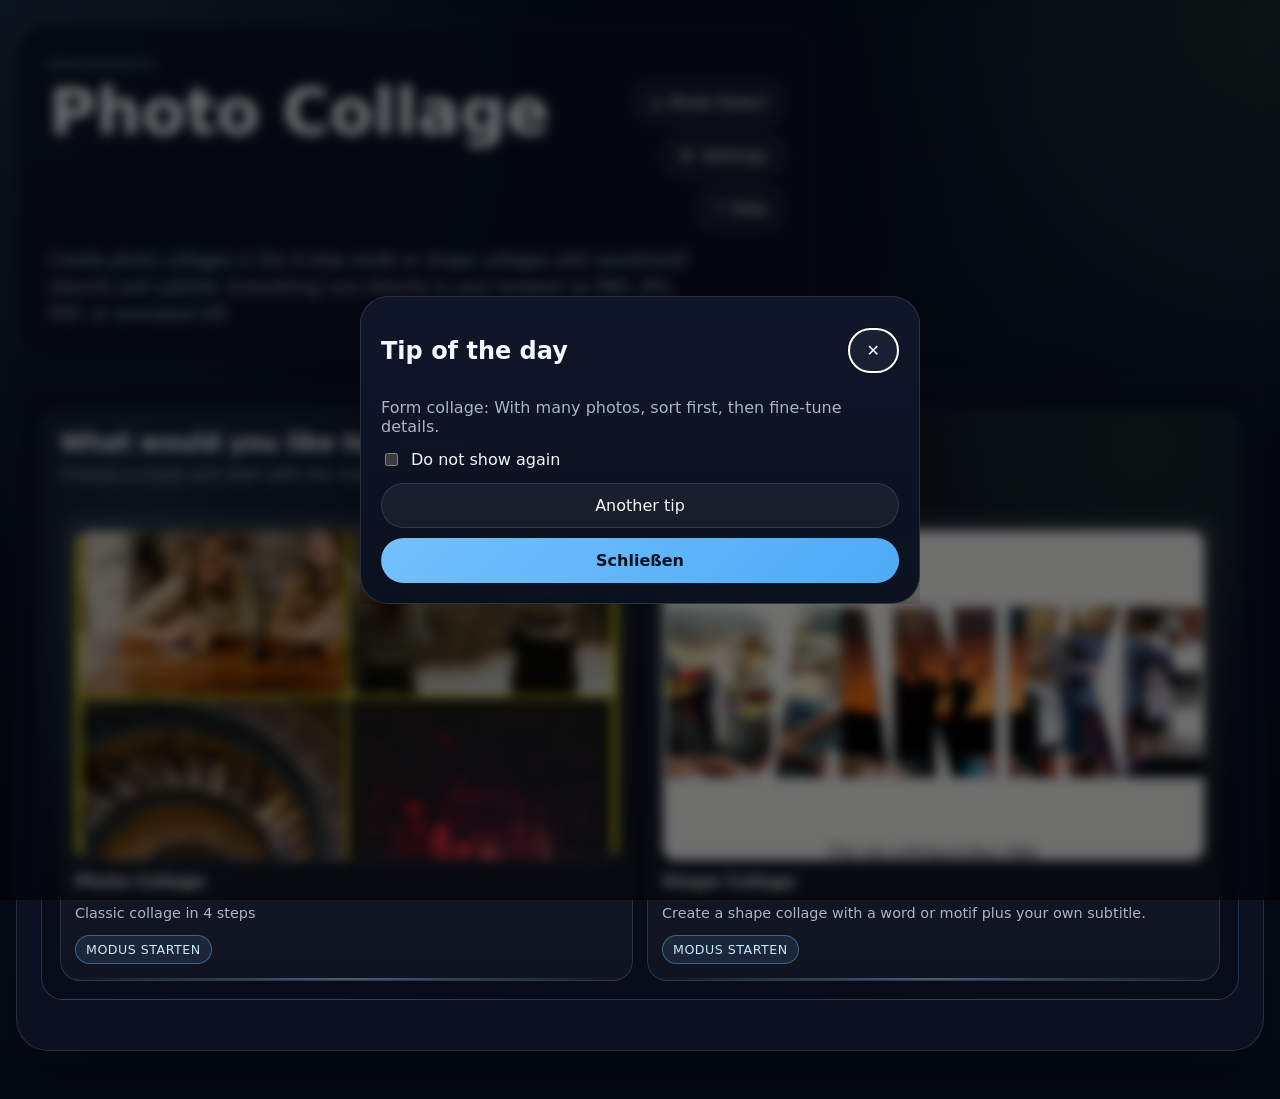
==== commit c6bd374d: "Gesamttext" ====
--- a/index.html
+++ b/index.html
@@ -230,76 +230,126 @@
                 <div class="collage-preview" id="collagePreview"></div>
               </div>
 
-              <aside class="editor-panel">
-                <div class="panel-head compact">
-                  <h3 id="activeCellTitle">Aktives Feld</h3>
-                  <p id="activeCellInfo">Wähle ein Feld aus der Collage.</p>
-                </div>
-                <div class="editor-frame" id="editorFrame">
-                  <p class="editor-info" id="dragHint">Direkt in der Vorschau verschieben, zoomen und anpassen</p>
-                </div>
-                <div class="editor-controls">
-                  <button class="secondary" id="prevCell">Vorheriges Feld</button>
-                  <button class="secondary" id="nextCell">Nächstes Feld</button>
-                  <button class="secondary" id="flipHorizontalButton">Horizontal spiegeln</button>
-                  <button class="secondary" id="flipVerticalButton">Vertikal spiegeln</button>
-                  <button class="secondary" id="rotateLeftButton">90° nach links drehen</button>
-                  <button class="secondary" id="toggleReorderMode" type="button">Sortieren</button>
-                  <button class="secondary" id="replaceCell">Bild ersetzen</button>
-                  <button class="secondary" id="deleteCell">Bild löschen</button>
-                  <button class="secondary control-wide" id="openCropDialogButton">Bildausschnitt wählen</button>
-                  <button class="secondary control-wide" id="resetFocus">Ausschnitt zurücksetzen</button>
-                </div>
-                <label class="field zoom-field">
-                  <span id="zoomLabel">Zoom</span>
-                  <input id="zoomInput" type="range" min="0.35" max="4" step="0.05" value="1" />
-                  <strong><span id="zoomValue">100</span> %</strong>
-                </label>
-                <button class="secondary control-wide" id="resetZoom" type="button">Zoom zurücksetzen</button>
-                <label class="field" id="slotShapeField" hidden>
-                  <span id="slotShapeLabel">Form</span>
-                  <select id="slotShapeSelect">
-                    <option value="rect">Quadrat</option>
-                    <option value="rounded-rect">Abgerundet</option>
-                    <option value="circle">Kreis</option>
-                    <option value="diamond">Raute</option>
-                    <option value="hexagon">Sechseck</option>
-                  </select>
-                </label>
-                <div class="field text-editor-field">
-                  <strong id="textEditorTitle">Text</strong>
-                  <label>
-                    <span id="textLabel">Text</span>
-                    <textarea id="textInput" rows="3" placeholder="Text im Feld platzieren"></textarea>
+              <div class="editor-sidebar">
+                <aside class="editor-panel">
+                  <div class="panel-head compact">
+                    <h3 id="activeCellTitle">Aktives Feld</h3>
+                    <p id="activeCellInfo">Wähle ein Feld aus der Collage.</p>
+                  </div>
+                  <div class="editor-frame" id="editorFrame">
+                    <p class="editor-info" id="dragHint">Direkt in der Vorschau verschieben, zoomen und anpassen</p>
+                  </div>
+                  <div class="editor-controls">
+                    <button class="secondary" id="prevCell">Vorheriges Feld</button>
+                    <button class="secondary" id="nextCell">Nächstes Feld</button>
+                    <button class="secondary" id="flipHorizontalButton">Horizontal spiegeln</button>
+                    <button class="secondary" id="flipVerticalButton">Vertikal spiegeln</button>
+                    <button class="secondary" id="rotateLeftButton">90° nach links drehen</button>
+                    <button class="secondary" id="toggleReorderMode" type="button">Sortieren</button>
+                    <button class="secondary" id="replaceCell">Bild ersetzen</button>
+                    <button class="secondary" id="deleteCell">Bild löschen</button>
+                    <button class="secondary control-wide" id="openCropDialogButton">Bildausschnitt wählen</button>
+                    <button class="secondary control-wide" id="resetFocus">Ausschnitt zurücksetzen</button>
+                  </div>
+                  <label class="field zoom-field">
+                    <span id="zoomLabel">Zoom</span>
+                    <input id="zoomInput" type="range" min="0.35" max="4" step="0.05" value="1" />
+                    <strong><span id="zoomValue">100</span> %</strong>
                   </label>
-                  <label>
-                    <span id="textSizeLabel">Schriftgröße</span>
-                    <input id="textSizeInput" type="range" min="12" max="160" step="1" value="48" />
-                    <strong><span id="textSizeValue">48</span> px</strong>
-                  </label>
-                  <label>
-                    <span id="textFontLabel">Schriftart</span>
-                    <select id="textFontSelect">
-                      <option value="Segoe UI, system-ui, sans-serif">Segoe UI</option>
-                      <option value="Arial, Helvetica, sans-serif">Arial</option>
-                      <option value="'Times New Roman', Times, serif">Times New Roman</option>
-                      <option value="'Courier New', Courier, monospace">Courier New</option>
-                      <option value="Georgia, serif">Georgia</option>
+                  <button class="secondary control-wide" id="resetZoom" type="button">Zoom zurücksetzen</button>
+                  <label class="field" id="slotShapeField" hidden>
+                    <span id="slotShapeLabel">Form</span>
+                    <select id="slotShapeSelect">
+                      <option value="rect">Quadrat</option>
+                      <option value="rounded-rect">Abgerundet</option>
+                      <option value="circle">Kreis</option>
+                      <option value="diamond">Raute</option>
+                      <option value="hexagon">Sechseck</option>
                     </select>
                   </label>
-                  <div class="text-toggle-row">
-                    <label><input id="textBoldInput" type="checkbox" /> <span id="textBoldLabel">Fett</span></label>
-                    <label><input id="textItalicInput" type="checkbox" /> <span id="textItalicLabel">Kursiv</span></label>
+                  <div class="field text-editor-field">
+                    <strong id="textEditorTitle">Text</strong>
+                    <label>
+                      <span id="textLabel">Text</span>
+                      <textarea id="textInput" rows="3" placeholder="Text im Feld platzieren"></textarea>
+                    </label>
+                    <label>
+                      <span id="textSizeLabel">Schriftgröße</span>
+                      <input id="textSizeInput" type="range" min="12" max="160" step="1" value="48" />
+                      <strong><span id="textSizeValue">48</span> px</strong>
+                    </label>
+                    <label>
+                      <span id="textFontLabel">Schriftart</span>
+                      <select id="textFontSelect">
+                        <option value="Segoe UI, system-ui, sans-serif">Segoe UI</option>
+                        <option value="Arial, Helvetica, sans-serif">Arial</option>
+                        <option value="'Times New Roman', Times, serif">Times New Roman</option>
+                        <option value="'Courier New', Courier, monospace">Courier New</option>
+                        <option value="Georgia, serif">Georgia</option>
+                      </select>
+                    </label>
+                    <div class="text-toggle-row">
+                      <label><input id="textBoldInput" type="checkbox" /> <span id="textBoldLabel">Fett</span></label>
+                      <label><input id="textItalicInput" type="checkbox" /> <span id="textItalicLabel">Kursiv</span></label>
+                      <label><input id="textSmallCapsInput" type="checkbox" /> <span id="textSmallCapsLabel">Kapitälchen</span></label>
+                    </div>
+                    <label>
+                      <span id="textColorLabel">Textfarbe</span>
+                      <input id="textColorInput" type="color" value="#ffffff" />
+                    </label>
+                    <button class="secondary" id="resetTextPosition" type="button">Textposition zurücksetzen</button>
+                    <p class="settings-status warning-text" id="textWarning" hidden></p>
                   </div>
-                  <label>
-                    <span id="textColorLabel">Textfarbe</span>
-                    <input id="textColorInput" type="color" value="#ffffff" />
-                  </label>
-                  <button class="secondary" id="resetTextPosition" type="button">Textposition zurücksetzen</button>
-                  <p class="settings-status warning-text" id="textWarning" hidden></p>
-                </div>
-                <input id="replaceInput" type="file" accept="image/*" hidden />
-              </aside>
+                  <input id="replaceInput" type="file" accept="image/*" hidden />
+                </aside>
+
+                <aside class="editor-panel editor-panel-secondary">
+                  <div class="panel-head compact">
+                    <h3 id="globalTextEditorTitle">Gesamttext</h3>
+                    <p>Text über die gesamte Collage legen und direkt in der Vorschau verschieben.</p>
+                  </div>
+                  <div class="field text-editor-field">
+                    <label>
+                      <span id="globalTextLabel">Text über ganze Collage</span>
+                      <textarea id="globalTextInput" rows="3" placeholder="Text über die gesamte Collage legen"></textarea>
+                    </label>
+                    <label>
+                      <span id="globalTextSizeLabel">Schriftgröße</span>
+                      <input id="globalTextSizeInput" type="range" min="12" max="240" step="1" value="72" />
+                      <strong><span id="globalTextSizeValue">72</span> px</strong>
+                    </label>
+                    <label>
+                      <span id="globalTextFontLabel">Schriftart</span>
+                      <select id="globalTextFontSelect">
+                        <option value="Segoe UI, system-ui, sans-serif">Segoe UI</option>
+                        <option value="Arial, Helvetica, sans-serif">Arial</option>
+                        <option value="'Times New Roman', Times, serif">Times New Roman</option>
+                        <option value="'Courier New', Courier, monospace">Courier New</option>
+                        <option value="Georgia, serif">Georgia</option>
+                      </select>
+                    </label>
+                    <div class="text-toggle-row">
+                      <label><input id="globalTextBoldInput" type="checkbox" /> <span id="globalTextBoldLabel">Fett</span></label>
+                      <label><input id="globalTextItalicInput" type="checkbox" /> <span id="globalTextItalicLabel">Kursiv</span></label>
+                      <label><input id="globalTextSmallCapsInput" type="checkbox" /> <span id="globalTextSmallCapsLabel">Kapitälchen</span></label>
+                    </div>
+                    <label>
+                      <span id="globalTextColorLabel">Textfarbe</span>
+                      <input id="globalTextColorInput" type="color" value="#ffffff" />
+                    </label>
+                    <label>
+                      <span id="globalTextBackgroundColorLabel">Hintergrundfarbe</span>
+                      <input id="globalTextBackgroundColorInput" type="color" value="#000000" />
+                    </label>
+                    <label>
+                      <span id="globalTextBackgroundOpacityLabel">Hintergrund-Deckkraft</span>
+                      <input id="globalTextBackgroundOpacityInput" type="range" min="0" max="100" step="1" value="0" />
+                      <strong><span id="globalTextBackgroundOpacityValue">0</span> %</strong>
+                    </label>
+                    <button class="secondary" id="resetGlobalTextPosition" type="button">Gesamttext zentrieren</button>
+                  </div>
+                </aside>
+              </div>
             </div>
 
             <div class="step-actions">
@@ -652,9 +702,11 @@
           <h3 id="updatesTitle">Updates</h3>
           <p id="versionLabel" class="version-label"></p>
           <div class="settings-stack">
-            <button id="checkForUpdatesButton" class="secondary" type="button">Auf Update prüfen</button>
+            <div class="settings-actions">
+              <button id="checkForUpdatesButton" class="secondary" type="button">Auf Update prüfen</button>
+              <button id="reloadAppButton" class="primary" type="button">App neu laden</button>
+            </div>
             <p id="updateCheckStatus" class="settings-status" hidden></p>
-            <button id="reloadAppButton" class="primary" type="button" hidden>Neu laden</button>
           </div>
         </section>
         <section class="updates-block">
@@ -684,6 +736,26 @@
           </a>
         </section>
         <section class="updates-block">
+          <h3 id="recommendTitle">Weiterempfehlen</h3>
+          <p id="recommendDescription" class="settings-status">Teile den Link zu Foto-Collage direkt aus der App.</p>
+          <div class="settings-stack">
+            <button id="recommendAppButton" class="primary" type="button">App teilen</button>
+            <p id="recommendStatus" class="settings-status" hidden></p>
+          </div>
+          <div class="share-card">
+            <img
+              id="recommendQrImage"
+              class="share-qr-image"
+              src="./assets/fotocollage-share-qr.svg"
+              alt="QR-Code zu Foto-Collage"
+            />
+            <div class="share-card-copy">
+              <p id="recommendScanHint" class="field-hint">Oder mit dem Smartphone scannen:</p>
+              <code id="recommendUrl" class="share-url"></code>
+            </div>
+          </div>
+        </section>
+        <section class="updates-block">
           <h3 id="watermarkTitle">Wasserzeichen</h3>
           <label class="field">
             <span id="watermarkTextLabel">Text</span>
--- a/styles.css
+++ b/styles.css
@@ -529,6 +529,14 @@
 .dialog-head { display: flex; align-items: center; justify-content: space-between; gap: 12px; }
 .dialog-copy { margin: 0; color: var(--muted); }
 .settings-stack { display: grid; gap: 10px; }
+.settings-actions {
+  display: grid;
+  grid-template-columns: repeat(2, minmax(0, 1fr));
+  gap: 10px;
+}
+.settings-actions > button {
+  width: 100%;
+}
 .updates-block { border: 1px solid var(--border); border-radius: 18px; background: rgba(255,255,255,0.03); padding: 14px; display: grid; gap: 10px; }
 .updates-block h3 { margin: 0; font-size: 1rem; }
 .kofi-link {
@@ -542,6 +550,41 @@
   display: block;
   max-width: 100%;
   width: auto;
+}
+.share-card {
+  display: grid;
+  grid-template-columns: auto minmax(0, 1fr);
+  gap: 0.9rem;
+  align-items: center;
+  padding: 0.8rem 0.9rem;
+  border-radius: 18px;
+  border: 1px solid rgba(255, 255, 255, 0.08);
+  background: rgba(255, 255, 255, 0.05);
+}
+.share-qr-image {
+  width: 7.2rem;
+  height: 7.2rem;
+  border-radius: 14px;
+  background: #fff;
+  padding: 0.35rem;
+  display: block;
+  flex: 0 0 auto;
+}
+.share-card-copy {
+  min-width: 0;
+}
+.share-card-copy .field-hint {
+  margin: 0 0 0.35rem;
+}
+.share-url {
+  display: inline-block;
+  max-width: 100%;
+  padding: 0.35rem 0.5rem;
+  border-radius: 10px;
+  background: rgba(17, 28, 25, 0.72);
+  color: var(--text);
+  font-size: 0.82rem;
+  overflow-wrap: anywhere;
 }
 .settings-status { margin: 0; color: var(--muted); line-height: 1.5; }
 .settings-status.loading {
@@ -748,6 +791,12 @@
 }
 .editor-layout, .export-layout { display: grid; grid-template-columns: minmax(0, 1.3fr) minmax(320px, 0.7fr); gap: 18px; }
 .collage-preview-wrap { min-width: 0; }
+.editor-sidebar {
+  display: grid;
+  gap: 18px;
+  align-content: start;
+  min-width: 0;
+}
 .collage-preview { --grid-gap: 12px; --outer-gap: 12px; position: relative; background: rgba(255,255,255,0.04); border: 1px solid var(--border); border-radius: 0; aspect-ratio: 1 / 1; width: 100%; overflow: hidden; }
 .collage-preview { touch-action: none; }
 .preview-cell { position: absolute; overflow: hidden; border-radius: 0; border: 1px solid rgba(255,255,255,0.08); background: rgba(4,8,16,0.8); min-height: 0; touch-action: none; }
@@ -777,6 +826,14 @@
 }
 .preview-text-overlay.interactive { pointer-events: auto; cursor: grab; }
 .preview-text-overlay.dragging { cursor: grabbing; }
+.preview-text-line {
+  display: block;
+}
+.preview-text-glyph {
+  display: inline-block;
+  vertical-align: baseline;
+}
+.preview-global-text-overlay { z-index: 4; }
 .preview-cell.selected { outline: 3px solid var(--active-outline-color, rgba(116, 192, 252, 0.75)); outline-offset: -3px; }
 .preview-cell.reorder-source { outline: 3px solid rgba(140, 233, 154, 0.9); outline-offset: -3px; }
 .preview-cell img { position: absolute; inset: 0; }
@@ -963,6 +1020,12 @@
 input[type="file"] { color: var(--muted); }
 @keyframes fade-up { from { opacity: 0; transform: translateY(8px); } to { opacity: 1; transform: translateY(0); } }
 @keyframes spin { from { transform: rotate(0deg); } to { transform: rotate(360deg); } }
+@media (max-width: 640px) {
+  .share-card {
+    grid-template-columns: 1fr;
+    justify-items: start;
+  }
+}
 @media (max-width: 980px) {
   .hero, .editor-layout, .export-layout { grid-template-columns: 1fr; }
   .mode-selector-grid { grid-template-columns: 1fr; }
@@ -1401,7 +1464,11 @@
 }
 
 @media (orientation: landscape) and (pointer: coarse) {
+  .ui-photo .step-panel[data-step="3"] {
+    min-height: calc(100svh - 112px);
+  }
   .ui-photo .step-panel[data-step="3"] .editor-layout {
+    min-height: calc(100svh - 190px);
     align-items: start;
   }
   .ui-photo .step-panel[data-step="3"] .collage-preview-wrap {
@@ -1418,6 +1485,10 @@
     width: 100%;
     min-height: 190px;
   }
+  .ui-photo .step-panel[data-step="3"] .editor-sidebar {
+    min-width: 0;
+    align-self: stretch;
+  }
   .ui-photo .step-panel[data-step="3"] .editor-panel {
     min-width: 0;
     overflow: auto;
@@ -1442,9 +1513,18 @@
   .ui-photo .step-panel[data-step="3"] .collage-preview {
     min-height: 210px;
   }
+  .ui-photo .step-panel[data-step="3"] .editor-sidebar {
+    height: calc(100svh - 190px);
+    max-height: none;
+    overflow: auto;
+    overscroll-behavior: contain;
+    padding-right: 2px;
+    padding-bottom: 10px;
+  }
   .ui-photo .step-panel[data-step="3"] .editor-panel {
-    max-height: calc(100svh - 168px);
+    max-height: none;
     padding: 12px;
+    overflow: visible;
   }
   .ui-photo .step-panel[data-step="3"] .editor-controls {
     gap: 8px;
@@ -1464,9 +1544,37 @@
   .ui-photo .step-panel[data-step="3"] .collage-preview {
     min-height: 280px;
   }
+  .ui-photo .step-panel[data-step="3"] .editor-sidebar {
+    height: calc(100svh - 198px);
+    max-height: none;
+    overflow: auto;
+    overscroll-behavior: contain;
+    padding-right: 2px;
+    padding-bottom: 10px;
+  }
   .ui-photo .step-panel[data-step="3"] .editor-panel {
-    max-height: calc(100svh - 176px);
+    max-height: none;
     padding: 14px;
+    overflow: visible;
+  }
+}
+
+@media (min-width: 1500px) and (pointer: fine) {
+  .ui-photo .step-panel[data-step="3"] .editor-layout {
+    grid-template-columns: minmax(420px, 0.95fr) minmax(320px, 0.72fr) minmax(320px, 0.72fr);
+    align-items: start;
+  }
+  .ui-photo .step-panel[data-step="3"] .collage-preview-wrap {
+    width: min(520px, 100%);
+    min-width: 420px;
+    max-width: 520px;
+  }
+  .ui-photo .step-panel[data-step="3"] .editor-sidebar {
+    display: contents;
+  }
+  .ui-photo .step-panel[data-step="3"] .editor-panel {
+    max-height: none;
+    overflow: visible;
   }
 }
 
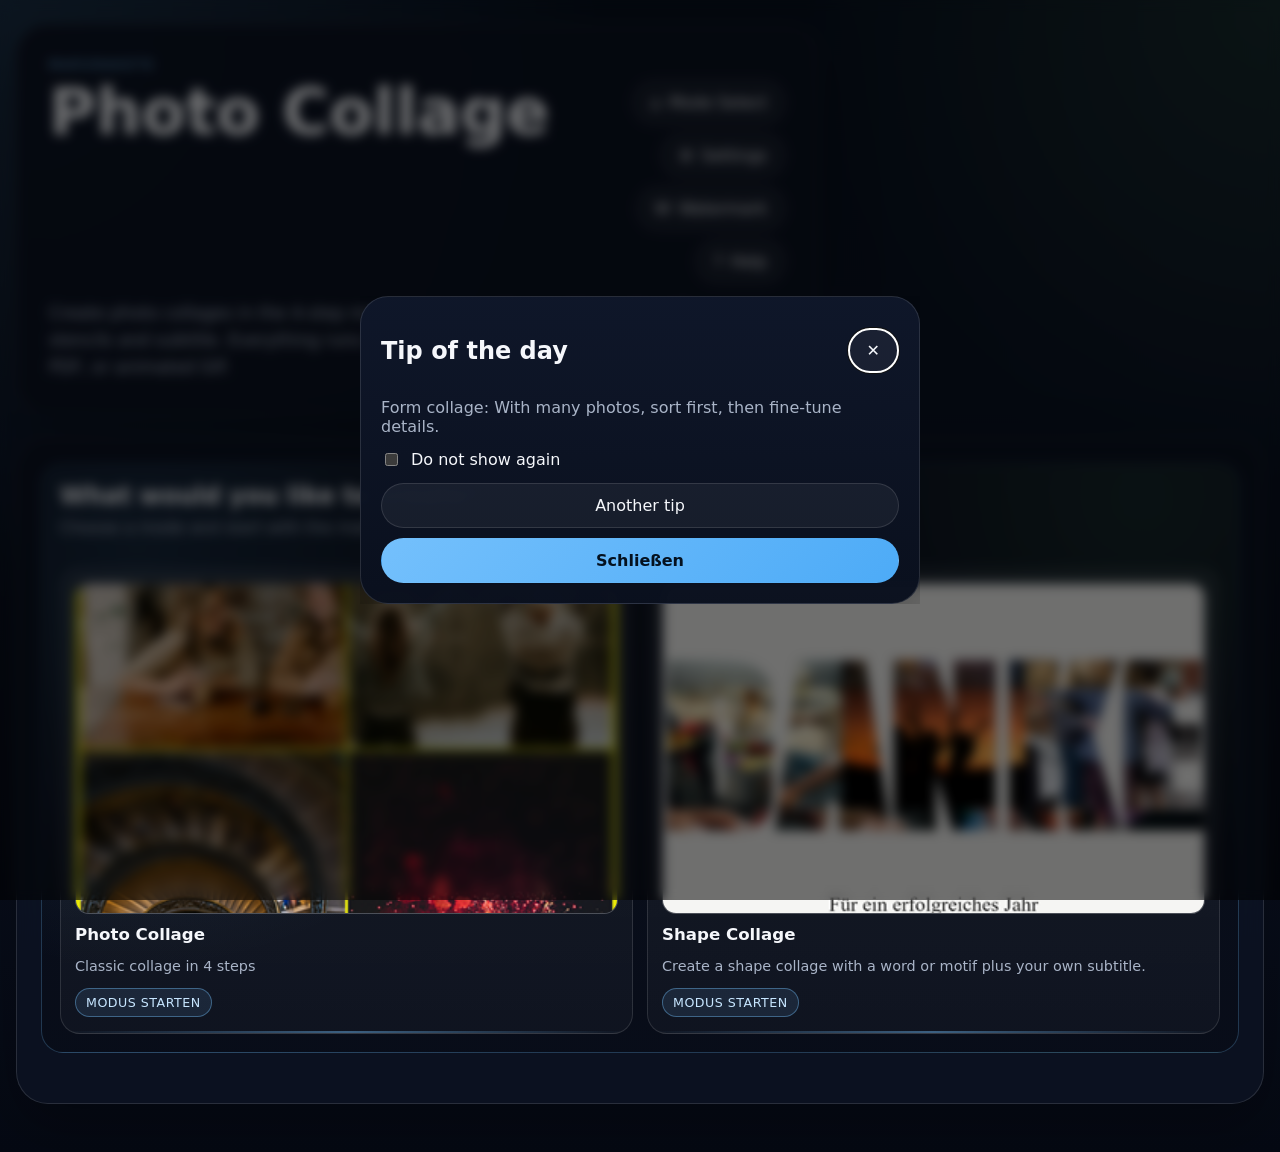
==== commit 50cdbeb5: "Neue Wasserzeichen, neue Vorlagen Neue Wasserzeichen "Schutz" Neue Vorlagen für mehr Handy-Formate" ====
--- a/index.html
+++ b/index.html
@@ -50,6 +50,10 @@
               <button id="settingsButton" class="secondary settings-button" type="button" aria-label="Einstellungen">
                 <span aria-hidden="true">⚙</span>
                 <span id="settingsButtonLabel">Einstellungen</span>
+              </button>
+              <button id="watermarkButton" class="secondary settings-button" type="button" aria-label="Wasserzeichen">
+                <span aria-hidden="true">W</span>
+                <span id="watermarkButtonLabel">Wasserzeichen</span>
               </button>
               <button id="helpButton" class="secondary settings-button" type="button" aria-label="Hilfe öffnen">
                 <span aria-hidden="true">?</span>
@@ -757,6 +761,58 @@
         </section>
         <section class="updates-block">
           <h3 id="watermarkTitle">Wasserzeichen</h3>
+          <p id="watermarkSettingsHint" class="settings-status">Klassisches oder Schutz-Wasserzeichen fuer den Export konfigurieren.</p>
+          <button id="watermarkSettingsButton" class="secondary" type="button">Wasserzeichen konfigurieren</button>
+        </section>
+        <section class="updates-block">
+          <h3 id="exifTitle">EXIF-Metadaten</h3>
+          <label class="watermark-toggle">
+            <input id="exifEnabledInput" type="checkbox" />
+            <span id="exifEnabledLabel">EXIF Felder schreiben</span>
+          </label>
+          <p id="exifUserCommentHint" class="settings-status">UserComment wird aus dem Wasserzeichen-Text uebernommen.</p>
+          <p id="exifJpegOnlyHint" class="settings-status">EXIF wird beim JPEG-Export geschrieben.</p>
+          <label class="field">
+            <span id="exifArtistLabel">Autor</span>
+            <input id="exifArtistInput" type="text" maxlength="120" />
+          </label>
+          <label class="field">
+            <span id="exifCopyrightLabel">Copyright</span>
+            <input id="exifCopyrightInput" type="text" maxlength="180" />
+          </label>
+          <label class="field">
+            <span id="exifDescriptionLabel">Bildbeschreibung</span>
+            <input id="exifDescriptionInput" type="text" maxlength="200" />
+          </label>
+          <label class="field">
+            <span id="exifSoftwareLabel">Software</span>
+            <input id="exifSoftwareInput" type="text" maxlength="120" />
+          </label>
+        </section>
+        <div class="settings-footer">
+          <button class="secondary" value="cancel" type="submit">Schließen</button>
+        </div>
+      </form>
+    </dialog>
+
+    <dialog id="watermarkDialog" class="settings-dialog">
+      <form id="watermarkForm" method="dialog" class="settings-panel watermark-panel">
+        <div class="dialog-head">
+          <h2 id="watermarkDialogTitle">Wasserzeichen</h2>
+          <button class="secondary icon-only" value="cancel" type="submit" aria-label="Schliessen">✕</button>
+        </div>
+        <p id="watermarkDialogIntro" class="dialog-copy">Bearbeite die Wasserzeichen-Varianten fuer den Export.</p>
+        <div class="watermark-mode-tabs" role="tablist" aria-label="Wasserzeichen-Variante">
+          <label>
+            <input id="watermarkModeClassicInput" type="radio" name="watermarkMode" value="classic" />
+            <span id="watermarkModeClassicLabel">Klassisch</span>
+          </label>
+          <label>
+            <input id="watermarkModeProtectiveInput" type="radio" name="watermarkMode" value="protective" />
+            <span id="watermarkModeProtectiveLabel">Schutz</span>
+          </label>
+        </div>
+        <section id="watermarkClassicPanel" class="settings-stack">
           <label class="field">
             <span id="watermarkTextLabel">Text</span>
             <input id="watermarkTextInput" type="text" maxlength="140" />
@@ -779,6 +835,7 @@
               <option value="'Times New Roman', Times, serif">Times New Roman</option>
               <option value="'Courier New', Courier, monospace">Courier New</option>
               <option value="Georgia, serif">Georgia</option>
+              <option value="'Comic Sans MS', 'Comic Sans', cursive">Comic Sans</option>
             </select>
           </label>
           <label class="field">
@@ -786,7 +843,7 @@
             <input id="watermarkColorInput" type="color" value="#ffffff" />
           </label>
           <label class="field">
-            <span id="watermarkSizeLabel">Schriftgröße</span>
+            <span id="watermarkSizeLabel">Schriftgroesse</span>
             <input id="watermarkSizeInput" type="range" min="12" max="160" step="1" value="32" />
             <strong><span id="watermarkSizeValue">32</span> px</strong>
           </label>
@@ -795,33 +852,57 @@
             <span id="watermarkEnabledLabel">Immer im Export anzeigen</span>
           </label>
         </section>
-        <section class="updates-block">
-          <h3 id="exifTitle">EXIF-Metadaten</h3>
+        <section id="watermarkProtectivePanel" class="settings-stack" hidden>
+          <label class="field">
+            <span id="protectiveWatermarkTextLabel">Text</span>
+            <input id="protectiveWatermarkTextInput" type="text" maxlength="140" value="VORSCHAU" />
+          </label>
+          <label class="field">
+            <span id="protectiveWatermarkFontLabel">Schriftart</span>
+            <select id="protectiveWatermarkFontSelect">
+              <option value="Arial, Helvetica, sans-serif">Arial</option>
+              <option value="Georgia, serif">Georgia</option>
+              <option value="Verdana, Geneva, sans-serif">Verdana</option>
+              <option value="'Courier New', Courier, monospace">Courier New</option>
+              <option value="Impact, Haettenschweiler, 'Arial Narrow Bold', sans-serif">Impact</option>
+              <option value="'Comic Sans MS', 'Comic Sans', cursive">Comic Sans</option>
+            </select>
+          </label>
+          <label class="field">
+            <span id="protectiveWatermarkColorLabel">Textfarbe</span>
+            <input id="protectiveWatermarkColorInput" type="color" value="#ffffff" />
+          </label>
+          <label class="field">
+            <span id="protectiveWatermarkSizeLabel">Schriftgroesse</span>
+            <input id="protectiveWatermarkSizeInput" type="range" min="32" max="360" step="1" value="160" />
+            <strong><span id="protectiveWatermarkSizeValue">160</span> px</strong>
+          </label>
+          <label class="field">
+            <span id="protectiveWatermarkOpacityLabel">Deckkraft</span>
+            <input id="protectiveWatermarkOpacityInput" type="range" min="5" max="85" step="1" value="22" />
+            <strong><span id="protectiveWatermarkOpacityValue">22</span> %</strong>
+          </label>
+          <label class="field">
+            <span id="protectiveWatermarkAngleLabel">Ausrichtung</span>
+            <select id="protectiveWatermarkAngleSelect">
+              <option value="0">0°</option>
+              <option value="-30">-30°</option>
+              <option value="-45">-45°</option>
+              <option value="30">30°</option>
+              <option value="45">45°</option>
+            </select>
+          </label>
           <label class="watermark-toggle">
-            <input id="exifEnabledInput" type="checkbox" />
-            <span id="exifEnabledLabel">EXIF Felder schreiben</span>
-          </label>
-          <p id="exifUserCommentHint" class="settings-status">UserComment wird aus dem Wasserzeichen-Text uebernommen.</p>
-          <p id="exifJpegOnlyHint" class="settings-status">EXIF wird beim JPEG-Export geschrieben.</p>
-          <label class="field">
-            <span id="exifArtistLabel">Autor</span>
-            <input id="exifArtistInput" type="text" maxlength="120" />
-          </label>
-          <label class="field">
-            <span id="exifCopyrightLabel">Copyright</span>
-            <input id="exifCopyrightInput" type="text" maxlength="180" />
-          </label>
-          <label class="field">
-            <span id="exifDescriptionLabel">Bildbeschreibung</span>
-            <input id="exifDescriptionInput" type="text" maxlength="200" />
-          </label>
-          <label class="field">
-            <span id="exifSoftwareLabel">Software</span>
-            <input id="exifSoftwareInput" type="text" maxlength="120" />
+            <input id="protectiveWatermarkPatternInput" type="checkbox" />
+            <span id="protectiveWatermarkPatternLabel">Als Muster wiederholen</span>
+          </label>
+          <label class="watermark-toggle">
+            <input id="protectiveWatermarkEnabledInput" type="checkbox" />
+            <span id="protectiveWatermarkEnabledLabel">Immer im Export anzeigen</span>
           </label>
         </section>
         <div class="settings-footer">
-          <button class="secondary" value="cancel" type="submit">Schließen</button>
+          <button class="secondary" value="cancel" type="submit">Schliessen</button>
         </div>
       </form>
     </dialog>
--- a/styles.css
+++ b/styles.css
@@ -664,6 +664,37 @@
   align-items: center;
   gap: 10px;
   color: var(--text);
+}
+.watermark-panel {
+  width: min(620px, calc(100vw - 24px));
+}
+.watermark-mode-tabs {
+  display: grid;
+  grid-template-columns: repeat(2, minmax(0, 1fr));
+  gap: 8px;
+  padding: 4px;
+  border: 1px solid var(--border);
+  border-radius: 16px;
+  background: rgba(255, 255, 255, 0.04);
+}
+.watermark-mode-tabs label {
+  display: flex;
+  align-items: center;
+  justify-content: center;
+  min-height: 42px;
+  border-radius: 12px;
+  color: var(--muted);
+  cursor: pointer;
+}
+.watermark-mode-tabs input {
+  position: absolute;
+  opacity: 0;
+  pointer-events: none;
+}
+.watermark-mode-tabs label:has(input:checked) {
+  background: rgba(116, 192, 252, 0.18);
+  color: var(--text);
+  box-shadow: inset 0 0 0 1px rgba(116, 192, 252, 0.45);
 }
 .exif-disabled {
   opacity: 0.72;
@@ -818,7 +849,7 @@
   transform: translate(-50%, -50%);
   max-width: calc(100% - 20px);
   text-align: center;
-  white-space: pre;
+  white-space: normal;
   line-height: 1.2;
   pointer-events: none;
   text-shadow: 0 2px 8px rgba(0, 0, 0, 0.55);
@@ -828,6 +859,7 @@
 .preview-text-overlay.dragging { cursor: grabbing; }
 .preview-text-line {
   display: block;
+  white-space: pre;
 }
 .preview-text-glyph {
   display: inline-block;
